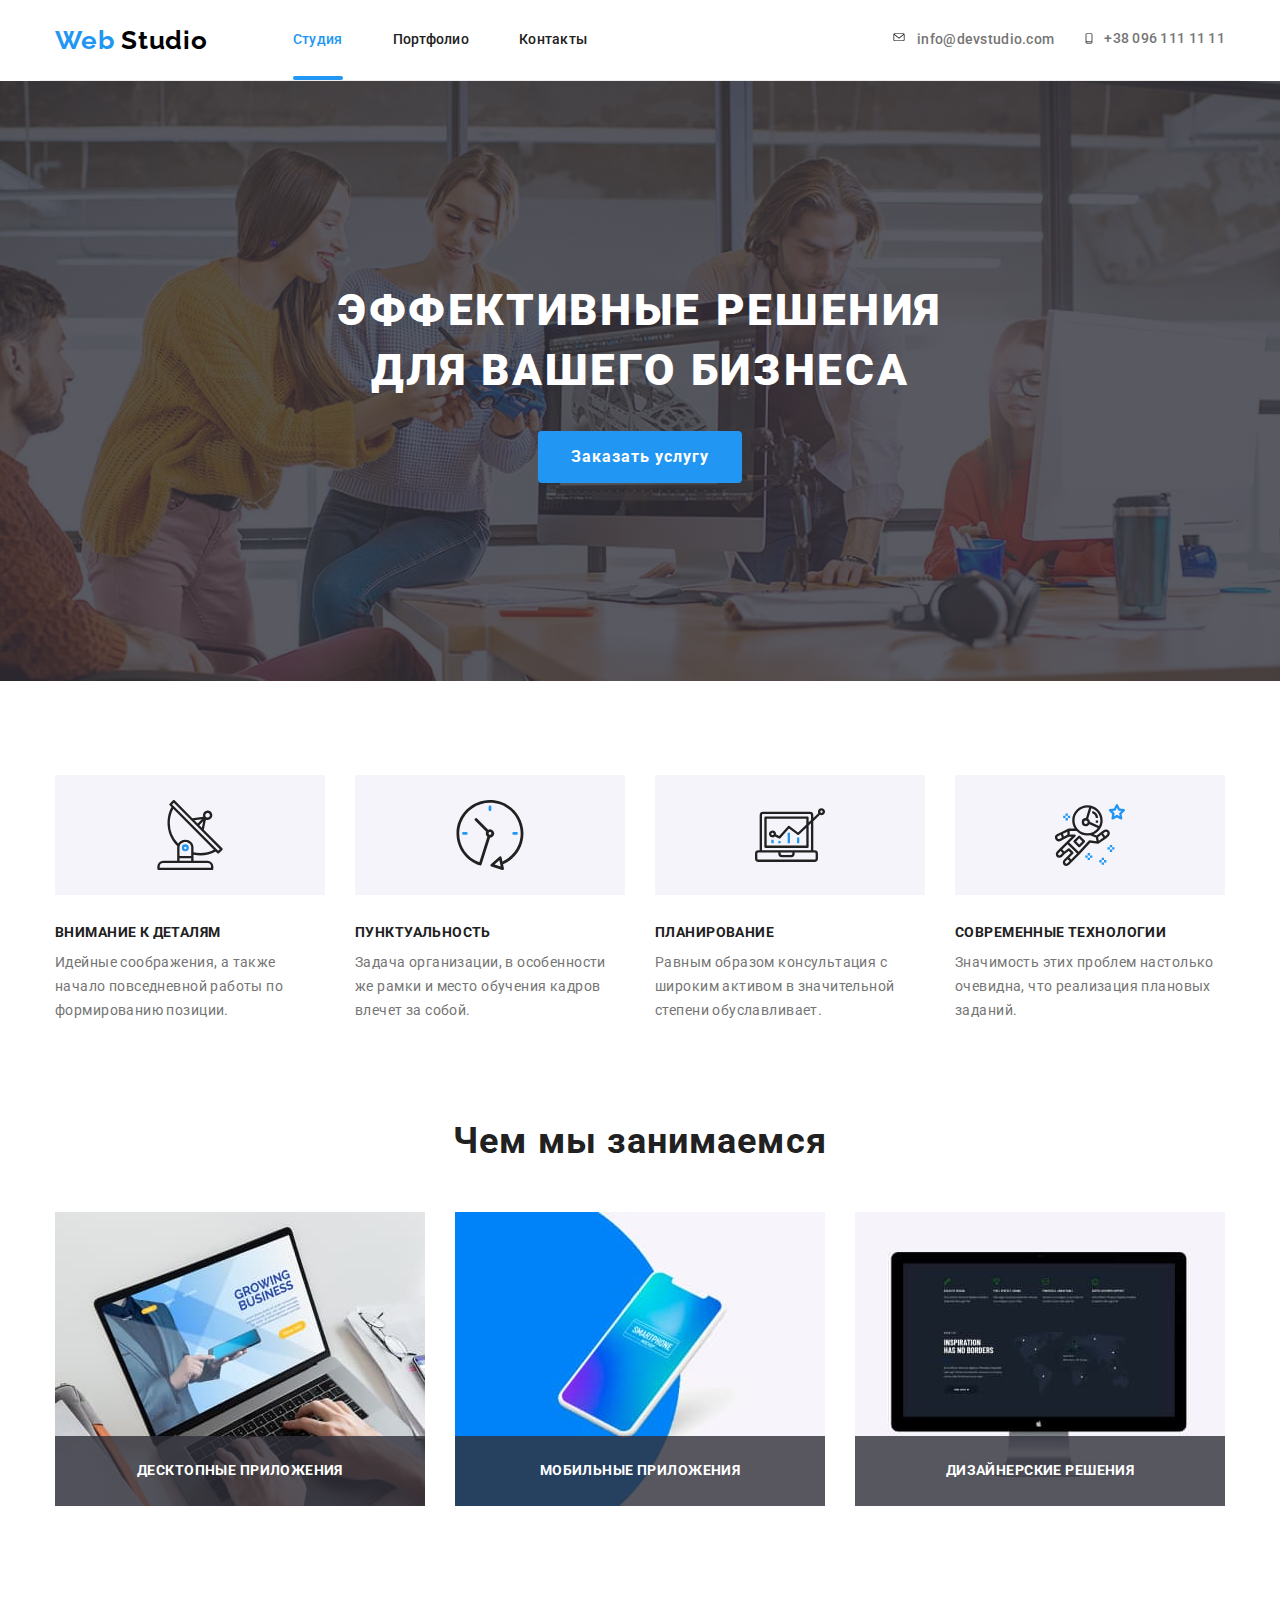
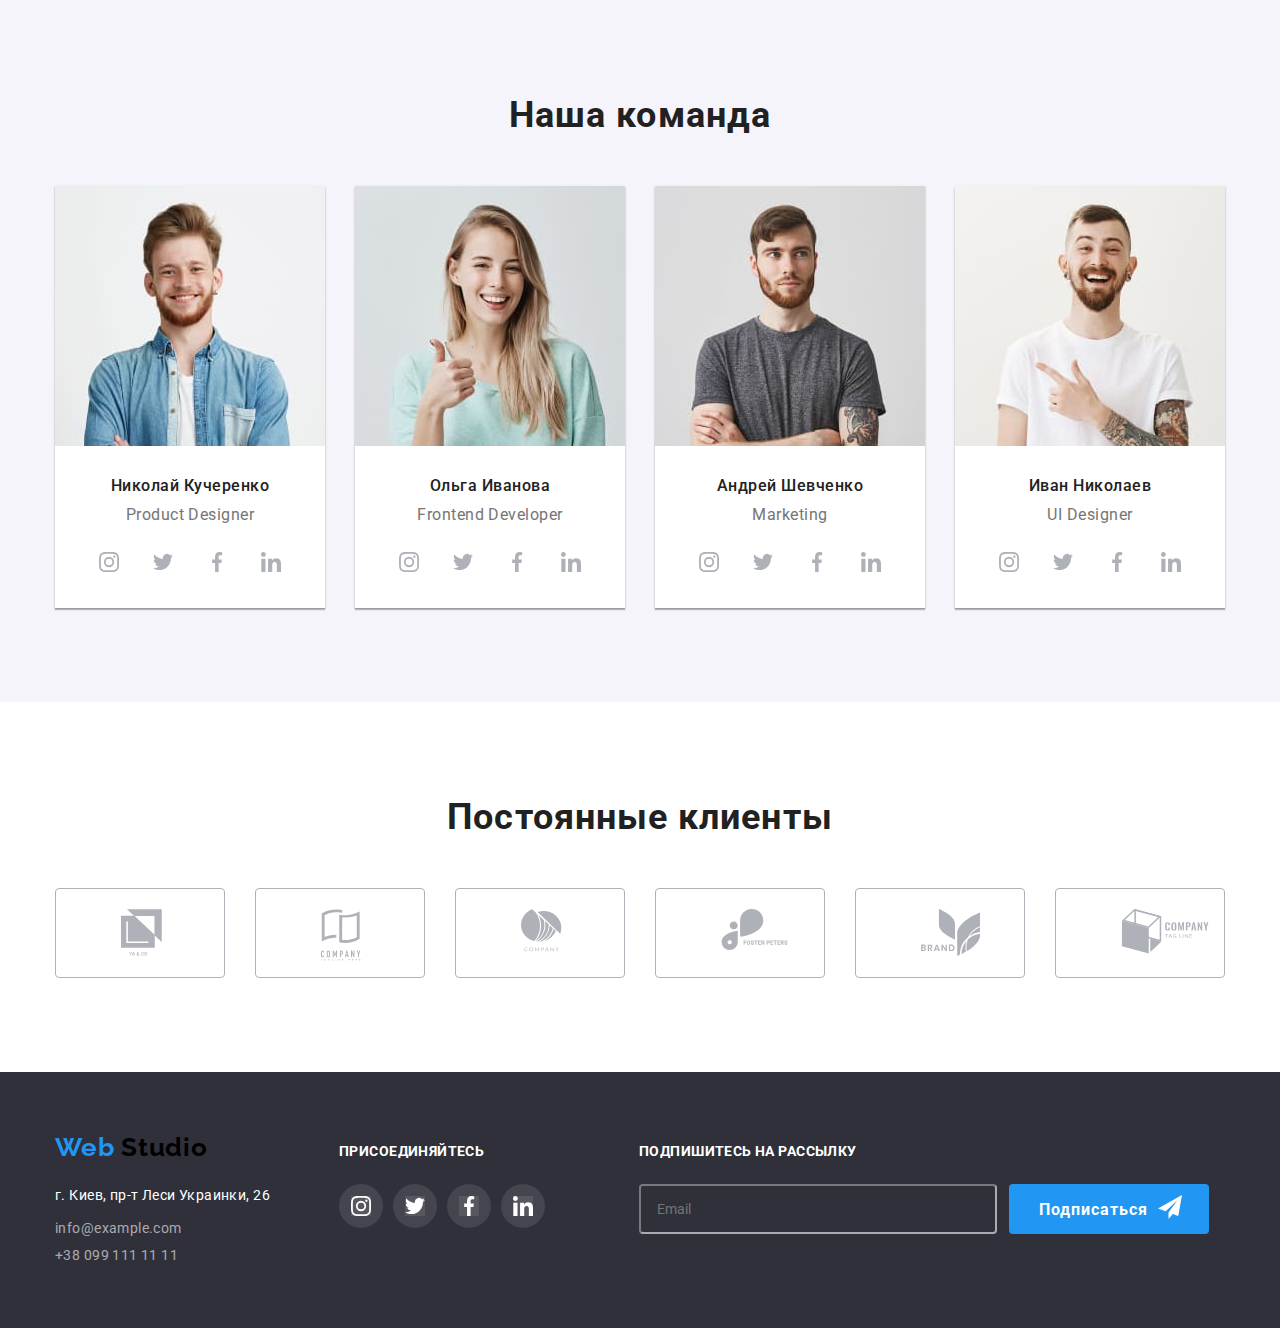
==== index.html @ 1ad536d8 "create" ====
<!DOCTYPE html>
<html lang="ru">
  <head>
    <meta charset="UTF-8" />
    <meta name="viewport" content="width=device-width, initial-scale=1.0" />
    <title>Document</title>
    <link
      href="https://fonts.googleapis.com/css2?family=Raleway:wght@700&family=Roboto:wght@400;500;700;900&display=swap"
      rel="stylesheet"
    />
    <link
      rel="stylesheet"
      href="https://cdnjs.cloudflare.com/ajax/libs/modern-normalize/0.6.0/modern-normalize.min.css"
    />
    <link rel="stylesheet" href="./css/styles.css" />
  </head>
  <body class="page">
    <!--Шапка сайта-->

    <header>
      <div class="main container">
        <nav class="nav">
          <a href="" class="logo"><span class="aktcent">Web</span> Studio</a>
          <ul class="site-nav list">
            <li class="item">
              <a href="" class="link-nav current">Студия</a>
            </li>
            <li class="item">
              <a href="./portfolio.html" class="link-nav">Портфолио</a>
            </li>
            <li class="item">
              <a href="" class="link-nav">Контакты</a>
            </li>
          </ul>
        </nav>
        <ul class="contact list">
          <li class="item">
            <a href="" class="link-contact">
              <svg class="email-icon">
                <use href="./img/sprite.svg#icon-envelope">
                </use>
              </svg>
              info@devstudio.com</a>
          </li>
          <li class="item">
            <a href="" class="link-contact">
              <svg class="smartphone-icon">
                <use href="./img/sprite.svg#icon-smartphone">

                </use>
              </svg>
              +38 096 111 11 11</a>
          </li>
        </ul>
      </div>
    </header>

    <main>
      <!--Наша компания-->
      <section class="company">
        <div class="container company-item">
          <h1 class="company-title container">
            Эффективные решения для вашего бизнеса
          </h1>
          <button class="button" data-open-modal>Заказать услугу</button>
          <!-- <a href="" class="button" data-open-modal>Заказать услугу</a> -->
        </div>
      </section>

      <!--Идейные соображения-->
      <section class="advantage section">
        <div class="container advantage-info">

          <ul class="list advantage-item">
            <li class="advantages">
              <div class="advantages-card">
              <svg class="advantages-icon" width=70px height=70px>
                <use href="./img/sprite.svg#icon-antenna">
                </use>
              </svg>
              </div>
              <h3 class="section-subtitle">Внимание к деталям</h3>
              <p class="advantage-text">
                Идейные соображения, а также начало повседневной работы по
                формированию позиции.
              </p>
            </li>
            <li class="advantages">
              <div class="advantages-card">
                <svg class="advantages-icon" width=70px height=70px>
                  <use href="./img/sprite.svg#icon-clock">
                  </use>
                </svg>
              </div>
              <h3 class="section-subtitle">Пунктуальность</h3>
              <p class="advantage-text">
                Задача организации, в особенности же рамки и место обучения
                кадров влечет за собой.
              </p>
            </li>
            <li class="advantages">
              <div class="advantages-card">
                <svg class="advantages-icon" width=70px height=70px>
                  <use href="./img/sprite.svg#icon-diagram">
                  </use>
                </svg>
              </div>
              <h3 class="section-subtitle">Планирование</h3>
              <p class="advantage-text">
                Равным образом консультация с широким активом в значительной
                степени обуславливает.
              </p>
            </li>
            <li class="advantages">
              <div class="advantages-card">
                <svg class="advantages-icon" width=70px height=70px>
                  <use href="./img/sprite.svg#icon-astronaut">
                  </use>
                </svg>
              </div>
              <h3 class="section-subtitle">Современные технологии</h3>
              <p class="advantage-text">
                Значимость этих проблем настолько очевидна, что реализация
                плановых заданий.
              </p>
            </li>
          </ul>
        </div>
      </section>

      <!--Чем мы занимаемся-->
      <section class="aboutus section">
        <div class="container">
          <h2 class="section-title">Чем мы занимаемся</h2>
          <ul class="list aboutus-item">
            <li class="product">
              <img
                class="product-image"
                src="./img/img5.jpg"
                alt="Ноутбук"
                width="370"
              />
              <p class="list-item-aboutus">Десктопные приложения</p>
            </li>
            <li class="product">
              <img
                class="product-image"
                src="./img/img6.jpg"
                alt="Мобильный телефон"
                width="370"
              />
              <p class="list-item-aboutus">Мобильные приложения</p>
            </li>
            <li class="product">
              <img
                class="product-image"
                src="./img/img7.jpg"
                alt="Монитор"
                width="370"
              />
              <p class="list-item-aboutus">Дизайнерские решения</p>
            </li>
          </ul>
        </div>
      </section>

      <!--Наша команда-->
      <section class="our-team section">
        <div class="container">
          <h2 class="section-title">Наша команда</h2>
          <ul class="list team-person">
            <li class="person-item">
              <img
                class="team-photo"
                src="./img/img8.jpg"
                alt="Фото Николая Кучеренко"
                width="270"
              />
              <h3 class="team-title">Николай Кучеренко</h3>
              <p class="team-text">Product Designer</p>
              <ul class="list social-link">
                <li class="social-link-list ">
                  <a href="" class="icon-social-link" aria-label="Ссылка на Инстаграм">
                    <svg width=20px height=20px>
                      <use href="./img/sprite.svg#icon-insta">
                      </use>
                    </svg>
                  </a>
                </li>
                <li class="social-link-list ">
                  <a href="" class="icon-social-link" aria-label="Ссылка на Твиттер">
                    <svg width=20px height=20px>
                      <use href="./img/sprite.svg#icon-twitt">
                      </use>
                    </svg>
                  </a>
                </li>
                <li class="social-link-list ">
                  <a href="" class="icon-social-link" aria-label="Ссылка на Фейсбук">
                    <svg width=20px height=20px>
                      <use href="./img/sprite.svg#icon-faceb">
                      </use>
                    </svg>
                  </a>
                </li>
                <li class="social-link-list">
                  <a href="" class="icon-social-link" aria-label="Ссылка на Линкедин">
                    <svg width=20px height=20px>
                      <use href="./img/sprite.svg#icon-linkedin">
                      </use>
                    </svg>
                  </a>
                </li>
              </ul>
            </li>
            <li class="person-item">
              <img
                class="team-photo"
                src="./img/img9.jpg"
                alt="Фото Ольги Ивановой"
                width="270"
              />
              <h3 class="team-title">Ольга Иванова</h3>
              <p class="team-text">Frontend Developer</p>
              <ul class="list social-link">
                <li class="social-link-list ">
                  <a href="" class="icon-social-link" aria-label="Ссылка на Инстаграм">
                    <svg width=20px height=20px>
                      <use href="./img/sprite.svg#icon-insta">
                      </use>
                    </svg>
                  </a>
                </li>
                <li class="social-link-list ">
                  <a href="" class="icon-social-link" aria-label="Ссылка на Твиттер">
                    <svg width=20px height=20px>
                      <use href="./img/sprite.svg#icon-twitt">
                      </use>
                    </svg>
                  </a>
                </li>
                <li class="social-link-list ">
                  <a href="" class="icon-social-link" aria-label="Ссылка на Фейсбук">
                    <svg width=20px height=20px>
                      <use href="./img/sprite.svg#icon-faceb">
                      </use>
                    </svg>
                  </a>
                </li>
                <li class="social-link-list">
                  <a href="" class="icon-social-link" aria-label="Ссылка на Линкедин">
                    <svg width=20px height=20px>
                      <use href="./img/sprite.svg#icon-linkedin">
                      </use>
                    </svg>
                  </a>
                </li>
              </ul>
            </li>
            <li class="person-item">
              <img
                class="team-photo"
                src="./img/img10.jpg"
                alt="Фото Андрея Шевченко"
                width="270"
              />
              <h3 class="team-title">Андрей Шевченко</h3>
              <p class="team-text">Marketing</p>
              <ul class="list social-link">
                <li class="social-link-list ">
                  <a href="" class="icon-social-link" aria-label="Ссылка на Инстаграм">
                    <svg width=20px height=20px>
                      <use href="./img/sprite.svg#icon-insta">
                      </use>
                    </svg>
                  </a>
                </li>
                <li class="social-link-list ">
                  <a href="" class="icon-social-link" aria-label="Ссылка на Твиттер">
                    <svg width=20px height=20px>
                      <use href="./img/sprite.svg#icon-twitt">
                      </use>
                    </svg>
                  </a>
                </li>
                <li class="social-link-list ">
                  <a href="" class="icon-social-link" aria-label="Ссылка на Фейсбук">
                    <svg width=20px height=20px>
                      <use href="./img/sprite.svg#icon-faceb">
                      </use>
                    </svg>
                  </a>
                </li>
                <li class="social-link-list">
                  <a href="" class="icon-social-link" aria-label="Ссылка на Линкедин">
                    <svg width=20px height=20px>
                      <use href="./img/sprite.svg#icon-linkedin">
                      </use>
                    </svg>
                  </a>
                </li>
              </ul>
            </li>
            <li class="person-item">
              <img
                class="team-photo"
                src="./img/img11.jpg"
                alt="Фото Ивана Николаева"
                width="270"
              />
              <h3 class="team-title">Иван Николаев</h3>
              <p class="team-text">UI Designer</p>
              <ul class="list social-link">
                <li class="social-link-list ">
                  <a href="" class="icon-social-link" aria-label="Ссылка на Инстаграм">
                    <svg width=20px height=20px>
                      <use href="./img/sprite.svg#icon-insta">
                      </use>
                    </svg>
                  </a>
                </li>
                <li class="social-link-list ">
                  <a href="" class="icon-social-link" aria-label="Ссылка на Твиттер">
                    <svg width=20px height=20px>
                      <use href="./img/sprite.svg#icon-twitt">
                      </use>
                    </svg>
                  </a>
                </li>
                <li class="social-link-list ">
                  <a href="" class="icon-social-link" aria-label="Ссылка на Фейсбук">
                    <svg width=20px height=20px>
                      <use href="./img/sprite.svg#icon-faceb">
                      </use>
                    </svg>
                  </a>
                </li>
                <li class="social-link-list">
                  <a href="" class="icon-social-link" aria-label="Ссылка на Линкедин">
                    <svg width=20px height=20px>
                      <use href="./img/sprite.svg#icon-linkedin">
                      </use>
                    </svg>
                  </a>
                </li>
              </ul>
        </div>
      </section>

      <!--Постоянные клиенты-->
      <section class="customers">
        <div class="container">
          <h2 class="section-title">Постоянные клиенты</h2>
          <ul class="list customers-list">
            <li class="item">
              <a class="button-customers" href=""
                ><svg  width=45px height=50px>
                  <use  href="./img/sprite.svg#icon-logo1"></use>
                </svg>
              </a>
            </li>
            <li class="item">
              <a class="button-customers" href="">
                <svg width=40px height=52px>
                  <use href="./img/sprite.svg#icon-logo2"></use>
                </svg>
              </a>
            </li>
            <li class="item">
              <a class="button-customers" href="">
                <svg width=41px height=43px>
                  <use href="./img/sprite.svg#icon-logo3"></use>
                </svg>
              </a>
            </li>
            <li class="item">
              <a class="button-customers" href="">
                <svg width=80px height=42px>
                  <use href="./img/sprite.svg#icon-logo4"></use>
                </svg>
              </a>
            </li>
            <li class="item">
              <a class="button-customers" href="">
                <svg width=59px height=47px>
                  <use href="./img/sprite.svg#icon-logo5"></use>
                </svg>
              </a>
            </li>
            <li class="item">
              <a class="button-customers" href="">
                <svg width=89px height=45px>
                  <use href="./img/sprite.svg#icon-logo6"></use>
                </svg>
              </a>
            </li>
          </ul>
        </div>
      </section>
    </main>

    <!--Футер-->
    <footer>
      <div class="footer-content container">
        <div class="footer-address">
          <a href="" class="logo"><span class="aktcent">Web</span> Studio</a>
          <address class="address">
            <ul class="list">
              <li class="list-address">г. Киев, пр-т Леси Украинки, 26 </li>
              <li class="list-address"><a href="mailto:info@example.com" class="address-link">info@example.com</a></li>
              <li class="list-address"><a href="tel:+380991111111" class="address-link">+38 099 111 11 11</a></li>
            </ul>
          </address>
        </div>
    
        <div class="subscription">
          <div class="action">
            <b>ПРИСОЕДИНЯЙТЕСЬ</b>
          </div>
          <ul class="list social-link-reverce">
            <li class="social-link-reverce">
              <a href="" class="icon-social-link reverse" aria-label="Ссылка на Инстаграм">
                <svg class="icon-social-item reverse" width=20px height=20px>
                  <use href="./img/sprite.svg#icon-insta">
                  </use>
                </svg>
              </a>
            </li>
            <li class="social-link-reverce">
              <a href="" class="icon-social-link reverse" aria-label="Ссылка на Твиттер">
                <svg class="icon-social-item reverse" width=20px height=20px>
                  <use href="./img/sprite.svg#icon-twitt">
                  </use>
                </svg>
              </a>
            </li>
            <li class="social-link-reverce">
              <a href="" class="icon-social-link reverse" aria-label="Ссылка на Фейсбук">
                <svg class="icon-social-item reverse" width=20px height=20px>
                  <use href="./img/sprite.svg#icon-faceb">
                  </use>
                </svg>
              </a>
            </li>
            <li class="social-link-reverce">
              <a href="" class="icon-social-link reverse" aria-label="Ссылка на Линкедин">
                <svg class="icon-social-item reverse" width=20px height=20px>
                  <use href="./img/sprite.svg#icon-linkedin">
                  </use>
                </svg>
              </a>
            </li>
          </ul>
        </div>

          
            <form class="mailing js-speaker-form">
              <div class="action">
                <b>ПОДПИШИТЕСЬ НА РАССЫЛКУ</b>
              </div>

              <div class="footer-action">
                <label class="form-footer">
                <input type="email" class="input-footer" name="email" id="email" placeholder="Email"/>
                <!-- <span class="email-footer">E-mail</span> -->
                </label>


                <button type="submit" class="button-footer data-open-modal">
                  Подписаться
                  <svg class="icon-send">
                    <use href="./img/sprite.svg#icon-icon-send-1" width=24 px height=24px></use>
                  </svg>
                </button>
                
              </div>
            </form>
           
          
      </div>
    
      <!-- <p class="developed container"> 
        2020 &#10072; Developed by GoIT Students
      </p>-->
    </footer>

    <!-- Модальное окно -->
    <div class="backdrop is-hidden" data-backdrop>
      <div class="modal">
        <button class="close" data-close-modal></button>
        
        <h2 class="modal-title">Оставьте свои данные, мы вам перезвоним</h2>

        <form class="form js-speacker-form">

          <label class="form-field">
            <input type="text" class="form-input" name="name" id="name" placeholder=" "  />
            <span class="form-label">Имя</span>
            <svg class="icon-form">
              <use href="./img/sprite.svg#icon-form-person" width=18px height=18px></use>
            </svg>
          </label>

          <label class="form-field">
            
            <input type="tel" class="form-input" name="tel" id="tel" placeholder=" " />
            <span class="form-label">Телефон</span>
            <svg class="icon-form">
              <use href="./img/sprite.svg#icon-form-phone" width=18px height=18px></use>
            </svg>
          </label>  

          <label class="form-field">
            
            <input type="email" class="form-input" name="email" id="email" placeholder=" "/>
            <span class="form-label">Почта</span>
            <svg class="icon-form">
              <use href="./img/sprite.svg#icon-form-email" width=18px height=18px></use>
            </svg>
          </label>


          <div class="form-field">
            
            <textarea name="comment" class="form-textarea" id="comment" cols="30" rows="10" placeholder=" "></textarea>
            
             <!-- <label for="comment" class="form-label comment">Комментарий</label> --> 
            <label for="comment" class="comment">Комментарий</label>
          </div>
        <!-- </form> -->
          
          <label class="policy">
            <input class="checkbox" type="checkbox" name="policy" id="policy" />
            <span class="icon-chek"></span>
            <span>Соглашаюсь с рассылкой и принимаю 
            <a href="" class="aktcent decoration">Условия договора</a></span>
          </label>

          <button type="submit" class="button submit">Отправить</button>
         
        </form>
      </div>
    </div>
  

    <script src="./css/modal.js"></script>

    <script>
      (() => {
        document
          .querySelector('.js-speaker-form')
          .addEventListener('submit', e => {
            e.preventDefault();

            new FormData(e.currentTarget).forEach((value, name) =>
              console.log(`${name}: ${value}`),
            );

            e.currentTarget.reset();
          });
      })();
    </script>
    

  </body>
</html>
---- css/styles.css ----
:root {
  --primary-text-color: #212121;
  --secondary-text-color: #757575;
  --primary-bg-color: #ffffff;
  --primary-accent-color: #2196f3;
  --timing-function: cubic-bezier(0.4, 0, 0.2, 1);
}
/* цвет основного текста #212121 */
/* вторичный цвет текста #757575 */
/* белый #FFFFFF */
/* акцент #2196F3 */

.page {
  background-color: var(--primary-bg-color);
  color: var(--primary-text-color);
  font-family: Roboto, sans-serif;
  font-weight: 400;
  font-size: 14px;
  line-height: 1.71;
  letter-spacing: 0.03em;
}

.container {
  margin-left: auto;
  margin-right: auto;
  width: 1200px;
  padding-left: 15px;
  padding-right: 15px;

  /* outline: 2px solid tomato; */
}

/* цвет секции для разметки (мне в помощь)*/
/*  
.company {
  background-color: brown;
}
.advantage {
  background-color: chartreuse;
}
.aboutus {
  background-color: darkblue;
}

.customers {
  background-color: gold;
}
*/

/*  */

.company {
  background-image: linear-gradient(
      rgba(47, 48, 58, 0.8),
      rgba(47, 48, 58, 0.8)
    ),
    url(../img/header-img.jpg);

  /* background-image: url(../img/header-img.jpg); */
  /* background: rgba(47, 48, 58, 0.8); */
  background-position: center;
  max-width: 1600px;
  margin-left: auto;
  margin-right: auto;
}

.our-team {
  background-color: #f5f4fa;
}

.person-item {
  background-color: var(--primary-bg-color);
  box-shadow: 0px 2px 1px rgba(0, 0, 0, 0.2), 0px 1px 1px rgba(0, 0, 0, 0.14),
    0px 1px 3px rgba(0, 0, 0, 0.12);
}

.advantage-item {
  display: flex;
}

.advantages {
  width: 270px;
  margin-right: 30px;
}

.advantages:last-child {
  margin-right: 0px;
}

.aboutus-item {
  display: flex;
}

.block {
  padding-top: 25px;
  padding-bottom: 25px;
  padding-left: 100px;
  margin-bottom: 30px;
  background-color: #f5f4fa;
  border-radius: 4px;
}

.advantage-img-item:not(:first-child) {
  margin-left: 30px;
}

. .list-item {
  margin-top: 0;
  margin-bottom: 0;
}

.list .product:not(:first-child) {
  margin-left: 30px;
}

.person-item:not(:first-child) {
  margin-left: 30px;
}

a {
  text-decoration: unset;
}

.logo {
  color: #000000;
  font-family: Raleway, sans-serif;
  letter-spacing: 0.03em;

  font-weight: bold;
  font-size: 26px;
  line-height: 1.19;
}

.aktcent {
  color: var(--primary-accent-color);
}

.list,
.list-product {
  padding: 0;
  margin: 0;
  list-style: none;
}

.team-person {
  display: flex;
}

.site-nav,
.contact {
  font-family: Roboto;

  font-weight: 500;
  font-size: 14px;
  line-height: 1.14;
  letter-spacing: 0.02em;

  /* transition-property: color; 
  transition-duration: 250ms;
  transition-timing-function: cubic-bezier(0.4, 0, 0.2, 1);*/
}

.link-nav {
  color: var(--primary-text-color);
  position: relative;

  /* background-color: indianred; */
  display: block;
  padding-top: 32px;
  padding-bottom: 32px;

  /* transition-property: color; 
  transition-duration: 250ms;
  transition-timing-function: var(--timing-function); или*/

  transition: color 250ms var(--timing-function);
}

/* при ховере появляется бегунок под ссылкой в хедере */

/* .link-nav::after { 
  content: '';
  position: absolute;
  left: 0;
  bottom: 0;

  display: block;
  width: 100%;
  height: 4px;
  border-radius: 2px;
  background-color: var(--primary-accent-color);*/

/* display: none; или*/

/* opacity: 0; */
/* transform: scaleX(0); 
}*/

/* .link-nav:hover::after, 
.link-nav:focus::after {*/
/* display: block; или*/
/* opacity: 1; */
/* transform: scaleX(1); 
}*/

.link-contact {
  color: var(--secondary-text-color);
  display: inline-flex; /*исп для иконок*/
  background-size: contain; /*исп для иконок*/

  transition-property: color;
  transition-duration: 250ms;
  transition-timing-function: var(--timing-function);
}

.email-icon {
  display: block;
  margin-right: 10px;
  width: 16px;
  height: 11px;
  /* fill: var(--secondary-text-color); */
  color: currentColor;

  transition-property: color;
  transition-duration: 250ms;
  transition-timing-function: var(--timing-function);
}

.smartphone-icon {
  margin-right: 10px;
  width: 10px;
  height: 15px;
  /* fill: var(--secondary-text-color); */
  color: currentColor;
}

.contact .item + .item {
  margin-left: 30px;
}

.site-nav.list {
  margin-left: 85px;
}

.site-nav .link-nav:hover,
.site-nav .link-nav:focus {
  color: var(--primary-accent-color);
}

.site-nav .link-nav.current {
  color: var(--primary-accent-color);
}

.link-nav.current::after {
  content: '';
  position: absolute;
  left: 0;
  bottom: 0;

  display: inline-block;
  width: 100%;
  height: 4px;
  border-radius: 2px;
  background-color: var(--primary-accent-color);
}

.link-contact:hover,
.link-contact:focus {
  color: var(--primary-accent-color);
  fill: var(--primary-accent-color);
}

.email-icon:hover,
.smartphone-icon:hover {
  fill: var(--primary-accent-color);
}

.site-nav {
  display: flex;
}

.nav {
  display: flex;
  align-items: center;
}

.contact {
  display: flex;
  margin-left: auto;
}

.main {
  display: flex;
  align-items: center;

  border-bottom: 1px solid #ececec;
}

.site-nav .item:last-child {
  margin-right: 0;
}
.site-nav .item + .item {
  margin-left: 50px;
}

.company {
  text-align: center;
}

/* .container .company-title { 
  width: 696;
}*/

.company-item {
  height: 600px;
  padding-top: 200px;
  padding-bottom: 200px;
}

.company-title {
  color: var(--primary-bg-color);
  margin-top: 0;
  margin-bottom: 30px;

  width: 696px;
  font-family: Roboto;

  font-weight: 900;
  font-size: 44px;
  line-height: 1.36;

  letter-spacing: 0.06em;
  text-transform: uppercase;
}
.section-title {
  color: var(--primary-text-color);
  margin-top: 0;
  margin-bottom: 50px;

  font-weight: 700;
  font-size: 36px;
  line-height: 1.17;
  text-align: center;
  letter-spacing: 0.03em;
}

.section-subtitle {
  color: var(--primary-text-color);

  margin-top: 0;
  margin-bottom: 10px;

  font-weight: 700;
  font-size: 14px;
  line-height: 1.14;
  /* text-align: center; */
  letter-spacing: 0.03em;
  text-transform: uppercase;
}

.advantage-text {
  margin-top: 0;
  margin-bottom: 0;
  font-weight: 400;
  font-size: 14px;
  line-height: 1.71;
  /* or 171% */

  letter-spacing: 0.03em;

  color: var(--secondary-text-color);
}

.advantage {
  margin-top: 0;
  margin-bottom: 0px;
}

.section {
  padding-top: 94px;
  padding-bottom: 94px;
}

.aboutus {
  padding-top: 0px;
}

/*Наша команда */

.team-photo {
  display: block;
  margin-top: 0;
  margin-bottom: 30px;
}

.team-title {
  color: var(--primary-text-color);
  margin-top: 0;
  margin-bottom: 10px;

  font-weight: 500;
  font-size: 16px;
  line-height: 1.19;
  text-align: center;
  letter-spacing: 0.03em;
}

.team-text {
  font-weight: 400;
  font-size: 16px;
  line-height: 1.19;
  text-align: center;
  letter-spacing: 0.03em;
  color: var(--secondary-text-color);

  margin-top: 0;
  margin-bottom: 16px;
}

.button {
  color: var(--primary-bg-color);
  background-color: var(--primary-accent-color);
  font-family: inherit;

  border-radius: 4px;
  min-width: 200px;
  border: 1px solid transparent;

  display: inline-block;
  padding: 10px 32px;

  font-weight: 700;
  font-size: 16px;
  line-height: 1.87;
  text-align: center;
  letter-spacing: 0.06em;
}

.advantage-img-item .advantage {
  font-weight: 400;
  font-size: 14px;
  line-height: 1.71;

  letter-spacing: 0.03em;
}

.advantages-card {
  background-color: #f5f4fa;
  height: 120px;
  width: 270px;
  padding: 25px 100px;
  margin-bottom: 30px;
}

.advantage-info {
  height: 251px;
}

.social-icon {
  display: block;
  background-color: var(--primary-bg-color);
  border-radius: 50%;
  height: 44px;
  width: 44px;
  background-size: 20px;

  background-repeat: no-repeat;
  background-position: center;
}

.test {
  display: block;
  width: 44px;
  height: 44px;
  background-position: center;
  background-color: violet;
}

.icon-social-link:hover,
.icon-social-link:focus {
  background-color: var(--primary-accent-color);
  fill: var(--primary-bg-color);
}

.icon-social-link {
  display: block;
  width: 44px;
  height: 44px;
  padding: 12px;
  border-radius: 50%;
  fill: #afb1b8;

  transition-property: background-color fill;
  transition-duration: 250ms;
  transition-timing-function: var(--timing-function);
}

.list-item-aboutus {
  margin-top: 0;
  margin-bottom: 0;

  position: absolute;
  width: 370px;
  height: 70px;
  bottom: 0px;
  padding-top: 27px;

  font-weight: 700;
  font-size: 14px;
  line-height: 1.14;
  text-align: center;
  letter-spacing: 0.03em;
  text-transform: uppercase;
  color: var(--primary-bg-color);
  background: rgba(47, 48, 58, 0.8);
}

.product {
  position: relative;
}

.product-image {
  display: block;
}

.social-link {
  display: flex;
  align-items: center;
}

.social-link-list {
  margin-right: 10px;
  padding-bottom: 24px;
}

.social-link-list:last-child {
  margin-right: 32;
}

.social-link-list:first-child {
  margin-left: 32px;
}

/* .social-link .social-nav:hover, 
.social-link .social-nav:focus {
  color: var(--primary-accent-color);
}*/

.social-nav {
  display: block;
}

/* Постоянные клиенты */

.customers-list {
  display: flex;
  align-items: center;
  justify-content: space-between;
}

.customers-list .item:first-child {
  height: 90px;
}

.customers-list .item:not(:last-child) {
  margin-right: 30px;
}

.customers-link {
  display: block;
  width: 170px;
  height: 90px;
  /* border: 1px solid purple; */
}

.customers {
  padding-bottom: 94px;
  padding-top: 94px;
}

/* страница портфолио */

.section-portfolio {
  padding-bottom: 94px;
}

.main-portfolio {
  padding-top: 93px;
}

.portfolio-header {
  margin: 0;
  height: 0;
  color: transparent;
}

.nav-portfolio {
  display: flex;
  justify-content: center;
  margin-bottom: 34px;
}

.nav-portfolio .item + .item {
  margin-left: 8px;
}

.portfolio-item {
  display: flex;
  flex-wrap: wrap;
}

.works {
  width: 370px;
  margin-right: 30px;
  margin-bottom: 30px;

  position: relative;

  overflow: hidden;
}

.works:hover {
  box-shadow: 0px 4px 4px rgba(0, 0, 0, 0.25);
}

.works:focus-within {
  outline: none;

  box-shadow: 0px 4px 4px rgba(0, 0, 0, 0.25);
}

.works-list {
  display: block;
}

.works-content {
  padding-left: 24px;
  padding-right: 24px;
  padding-top: 20px;
  padding-bottom: 20px;
  background: #ffffff;
  border-bottom: 1px solid #eeeeee;
  border-left: 1px solid #eeeeee;
  border-right: 1px solid #eeeeee;

  position: relative;
}

.works-image {
  display: block;
  height: 294px;
}

.works:nth-child(3n) {
  margin-right: 0;
}

.works:nth-last-child(-n + 3) {
  margin-bottom: 0;
}

.button-nav {
  color: var(--primary-text-color);
  background-color: #f5f4fa;
  font-family: inherit;
  font-weight: 500;
  font-size: 16px;
  line-height: 1.62;
  text-align: center;
  letter-spacing: 0.03em;

  border-radius: 4px;
  border: 1px solid transparent;
  display: inline-block;
  padding: 10px 32px;

  cursor: pointer;

  transition-property: background-color color;
  transition-duration: 250ms;
  transition-timing-function: cubic-bezier(0.4, 0, 0.2, 1);
}

/* .button-customers { 
  display: block;

  border: 1px solid red;
  border-radius: 4px;
}*/

.button-customers {
  display: block;
  width: 170px;
  height: 90px;
  border: 1px solid #afb1b8;
  border-radius: 4px;
  padding-left: 65px;
  padding-top: 20px;
  fill: #afb1b8;

  transition-property: fill border;
  transition-duration: 250ms;
  transition-timing-function: cubic-bezier(0.4, 0, 0.2, 1);
}

.button-customers:hover,
.button-customers:focus {
  fill: var(--primary-accent-color);
  border: 1px solid var(--primary-accent-color);
}

.list-product .button-nav:hover,
.list-product .button-nav:focus {
  color: var(--primary-bg-color);
  background-color: var(--primary-accent-color);
}

.list-title {
  font-weight: 700;
  font-size: 18px;
  line-height: 2;
  letter-spacing: 0.06em;
  color: var(--primary-text-color);

  margin-top: 0px;
  margin-bottom: 0px;
}

.list-item {
  font-weight: 400;
  font-size: 16px;
  line-height: 1.87;
  color: var(--secondary-text-color);

  margin-top: 4px;
  margin-bottom: 0px;
}

.works-image {
  /* position: relative; */

  color: var(--primary-text-color);
}

.technokryak {
  position: absolute;
  top: 0;
  left: 0;
  /* opacity: 0; */

  margin-bottom: 0;
  margin-top: 0;
  padding: 63px 24px;

  /* display: none; */

  height: 294px;
  width: 370px;

  font-weight: 400;
  font-size: 18px;
  line-height: 1.56;
  color: var(--primary-bg-color);
  background-color: rgba(33, 150, 243, 0.9);

  transition-duration: 250ms;
  transition-timing-function: cubic-bezier(0.4, 0, 0.2, 1);
}

.overlay {
  position: absolute;
  top: 0;
  left: 0;

  opacity: 0;

  transition-property: opacity, transform;
  transition-duration: 250ms;
  transition-timing-function: cubic-bezier(0.4, 0, 0.2, 1);
  transform: translateY(294px);
}

.works:hover .overlay {
  opacity: 1;
  transform: translateY(0px);
}

.works:focus-within .overlay {
  opacity: 1;
  transform: translateY(0px);
}

/* Футер */

footer {
  background-color: #2f303a;
  color: var(--primary-bg-color);
}
.footer-content {
  display: flex;
  align-items: baseline;

  padding-top: 60px;
  padding-bottom: 60px;

  /* border-bottom: 1px solid rgba(255, 255, 255, 0.1); */
}

.footer-address {
  margin-right: 69px;
}

.address {
  margin-top: 20px;

  font-weight: 400;
  font-size: 14px;
  line-height: 1.71;
  font-style: normal;
}

.subscription {
  margin-right: 94px;
}

.action {
  margin-bottom: 20px;
}

.footer-action {
  display: flex;
}

.form-footer {
  position: relative;
  display: flex;
  flex-direction: column;
  margin-right: 12px;
}

.input-footer {
  width: 358px;
  height: 50px;
  padding-top: 15px;
  padding-left: 16px;
  padding-bottom: 15px;
  background-color: inherit;
  border-color: rgba(255, 255, 255, 0.6);
  border-radius: 4px;
}

.email-footer {
  position: absolute;
  top: 0px;
  left: 16px;

  /* transform: translateY(-50%); */
  transform: translateY(15px);
  transition: transform 250ms cubic-bezier(0.4, 0, 0.2, 1);

  /* background-color: tomato; */

  color: rgba(255, 255, 255, 0.6);
}

.form-footer:focus-within > .email-footer {
  transform: translateY(-25px);
  /* transform: translate(-24px, -45px); */
}

.button-footer {
  color: var(--primary-bg-color);
  background-color: var(--primary-accent-color);
  font-family: inherit;

  border-radius: 4px;

  border: 1px solid transparent;

  display: inline-flex;

  font-weight: 700;
  font-size: 16px;
  line-height: 1.87;
  text-align: center;
  letter-spacing: 0.06em;

  width: 200px;
  height: 50px;
  padding-left: 29px;
  padding-top: 10px;
}

.icon-send {
  width: 24px;
  height: 24px;
  margin-left: 10px;
  align-items: center;
}

.address-link {
  color: rgba(255, 255, 255, 0.6);
  display: block;
}

.link-ikon {
  color: rgba(255, 255, 255, 0.6);
}

.developed {
  padding-top: 18px;
  padding-bottom: 21px;
  border-top: 1px solid rgba(255, 255, 255, 0.1);

  font-weight: 400;
  font-size: 12px;
  line-height: 2;
  text-align: center;

  color: rgba(255, 255, 255, 0.4);
}

.social-link-reverce {
  display: flex;
  margin-right: 10px;
  margin-bottom: 0;
}

.social-link-reverce:last-child {
  margin-right: 0px;
}
.list-address:first-child {
  margin-bottom: 9px;
}

.list-address:last-child {
  margin-top: 3px;
}

.reverse {
  fill: var(--primary-bg-color);
  background: rgba(255, 255, 255, 0.1);
  margin-left: 0px;
}

/* модальное окно */

.backdrop {
  opacity: 1;
  position: fixed;
  top: 0;
  left: 0;
  width: 100%;
  height: 100%;
  background-color: rgba(0, 0, 0, 0.2);
}

.backdrop.is-hidden {
  opacity: 0;
  pointer-events: none;
}

.modal {
  position: absolute;
  top: 50%;
  left: 50%;
  transform: translate(-50%, -50%);

  width: 528px;
  height: 581px;
  padding: 40px;

  background-color: var(--primary-bg-color);
}

.modal-title {
  font-weight: 700;
  font-size: 20px;
  line-height: 1.15;
  align-items: center;
  letter-spacing: 0.03em;
  color: var(--primary-text-color);
}

textarea {
  resize: none;
}

.decoration {
  text-decoration: underline;
}

.close {
  position: absolute;
  top: 8px;
  right: 8px;
  /* background-color: var(--primary-bg-color); */
  background-image: url(../img/close.svg);
  background-size: contain;
  display: inline-flex;
  width: 30px;
  height: 30px;
  border-radius: 30px;
  border: none;
  /* border-color: var(--secondary-text-color); */
}

.button-close {
  width: 18px;
  height: 18px;
}

.icon-form {
  position: absolute;
  top: 50%;
  left: 16px;
  transform: translateY(-50%);
  transition: transform 250ms cubic-bezier(0.4, 0, 0.2, 1);
  width: 18px;
  height: 18px;
}

.form-field {
  position: relative;

  margin-bottom: 28px;
  display: flex;
  flex-direction: column;
}

.form-input {
  height: 40px;
  padding: 12px 42px;
}

.form-label {
  position: absolute;
  top: 50%;
  left: 42px;

  transform: translateY(-50%);
  /* transform: translate(-20px, -50px); */
  transition: transform 250ms cubic-bezier(0.4, 0, 0.2, 1);
}

/* олд скул стилизация */
/*  
.form-input:focus + .form-label,
.form-input:not(:placeholder-shown) + .form-label {
  color: var(--primary-accent-color);
  transform: translateY(-45px);
}

.form-input:focus ~ .icon-form {
  fill: var(--primary-accent-color);
  
}
*/

/* модерн стилизация */

.form-field:focus-within {
  color: var(--primary-accent-color);
}

.form-field:focus-within > .icon-form {
  fill: var(--primary-accent-color);
}

.form-field:focus-within > .form-label {
  /* transform: translateY(-45px); */
  transform: translate(-24px, -45px);
}

.form-field:focus-within > .form-input,
.form-field:focus-within > .form-textarea {
  outline: 1px solid var(--primary-accent-color);
}

.form-input:not(:placeholder-shown) + .form-label {
  transform: translateY(-45px);
}

.form-textarea:not(:placeholder-shown) + .comment {
  transform: translateY(-45px);
}

.form-field:focus-within > .comment {
  transform: translateY(-45px);
}

.form-textarea:focus-within > .comment {
  transform: translateY(-24px);
}

/*  */

.form-textarea {
  height: 120px;
  width: 448;
  padding: 12px 16px;
}

.comment {
  position: absolute;
  top: 24px;
  left: 16px;
  transform: translateY(-50%);
  transition: transform 250ms cubic-bezier(0.4, 0, 0.2, 1);
}

.checkbox {
  -webkit-appearance: none;
  -moz-appearance: none;
  appearance: none;

  position: absolute;
}

.policy {
  display: inline-flex;
  align-items: center;
  margin-bottom: 30px;
}

.icon-chek {
  width: 16px;
  height: 15px;
  display: inline-block;
  margin-right: 8px;
  border: 2px solid var(--primary-text-color);
  border-radius: 2px;
  /* fill: #fff; */
}

.checkbox:checked + .icon-chek {
  background-color: var(--primary-accent-color);
  border: 2px solid var(--primary-accent-color);
  background-image: url(../img/check.svg);
  background-size: contain;
  background-origin: border-box;
}

.submit {
  margin: auto;
}

.modal .submit {
  display: flex;
  justify-content: center;
}
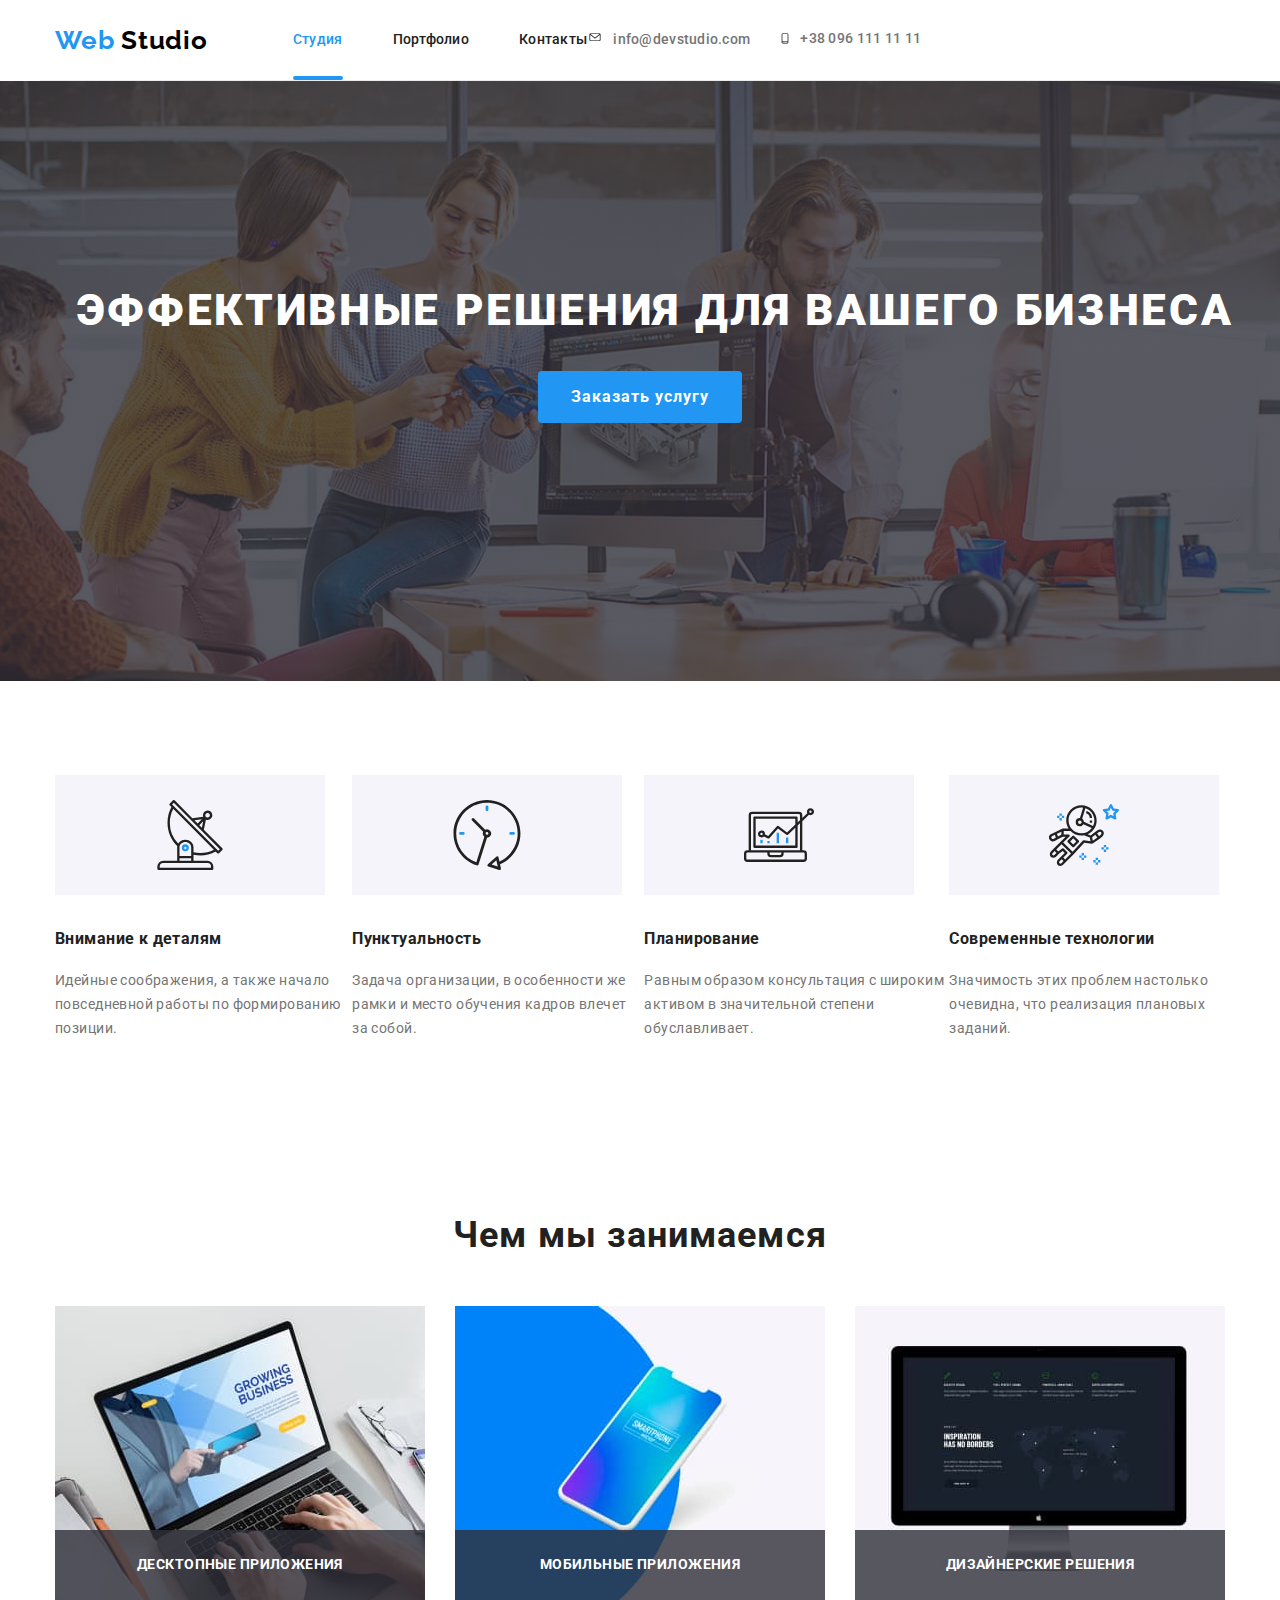
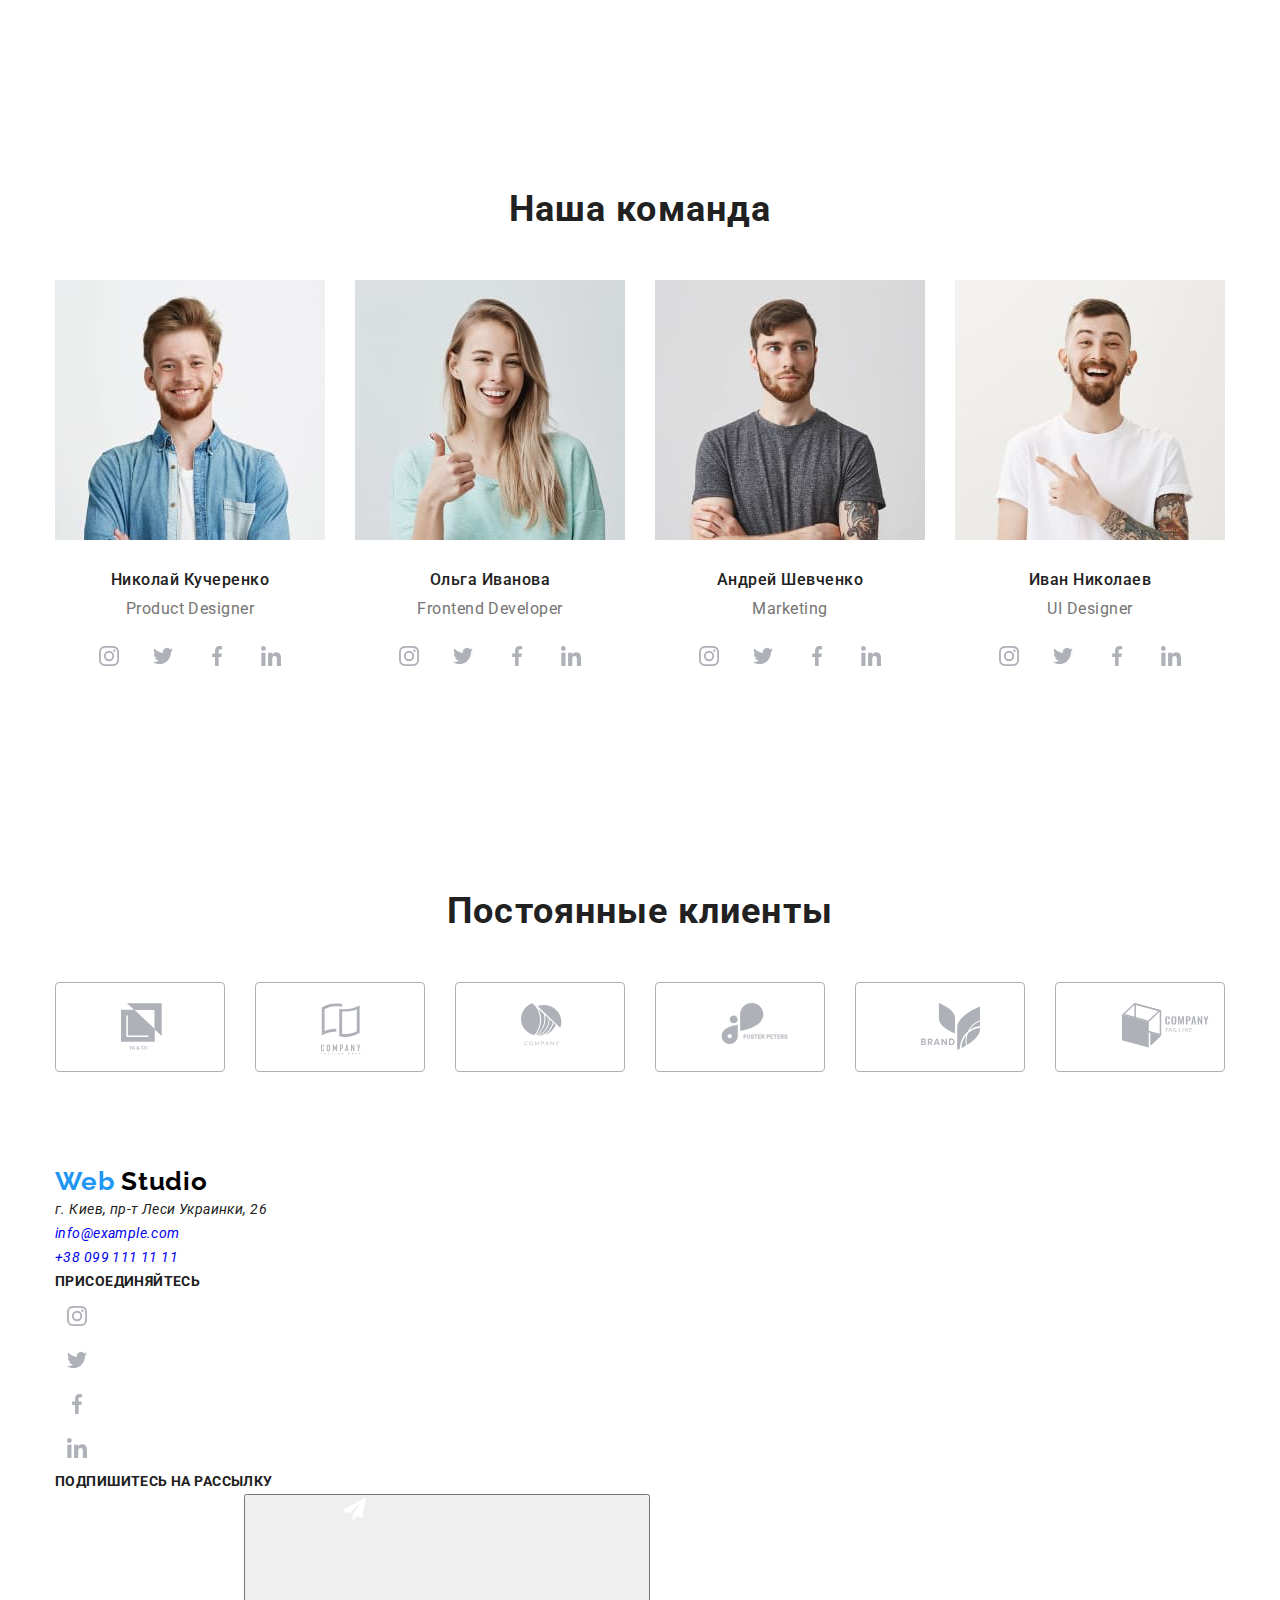
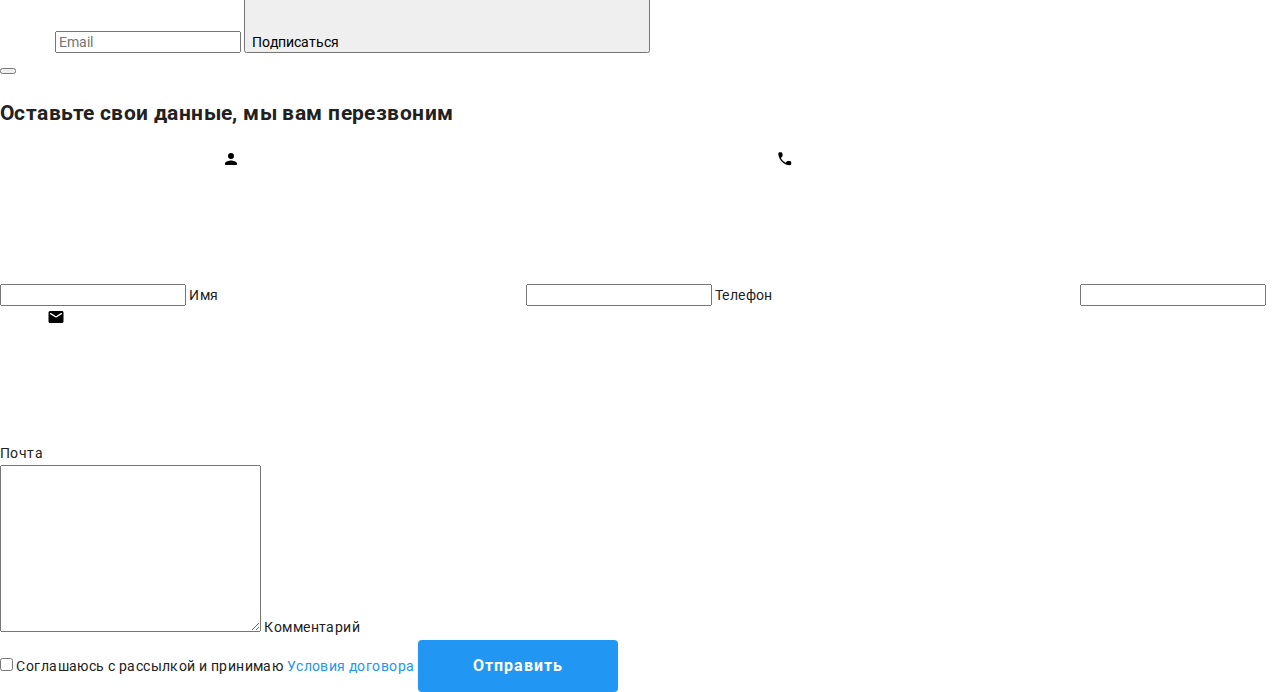
==== commit 8f8b259a: "index" ====
--- a/index.html
+++ b/index.html
@@ -8,11 +8,9 @@
       href="https://fonts.googleapis.com/css2?family=Raleway:wght@700&family=Roboto:wght@400;500;700;900&display=swap"
       rel="stylesheet"
     />
-    <link
-      rel="stylesheet"
-      href="https://cdnjs.cloudflare.com/ajax/libs/modern-normalize/0.6.0/modern-normalize.min.css"
-    />
-    <link rel="stylesheet" href="./css/styles.css" />
+    <link rel="stylesheet" href="./css/main.min.css" />
+    <!-- <link rel="stylesheet" href="https://cdnjs.cloudflare.com/ajax/libs/modern-normalize/0.6.0/modern-normalize.min.css" />  -->
+      <!-- <link rel="stylesheet" href="./styles.css" />   -->
   </head>
   <body class="page">
     <!--Шапка сайта-->
--- a/css/main.min.css
+++ b/css/main.min.css
@@ -0,0 +1,2 @@
+.section{padding-top:94px;padding-bottom:94px}.container,.company{margin-left:auto;margin-right:auto}.advantage,.list-item-aboutus{margin-top:0;margin-bottom:0px}.list{padding:0;margin:0;list-style:none}.section{padding-top:94px;padding-bottom:94px}.container{margin-left:auto;margin-right:auto;width:1200px;padding-left:15px;padding-right:15px}.button{color:#fff;background-color:#2196f3;font-family:inherit;border-radius:4px;min-width:200px;border:1px solid transparent;display:inline-block;padding:10px 32px;font-weight:700;font-size:16px;line-height:1.87;text-align:center;letter-spacing:0.06em}.site-nav,.contact{font-family:Roboto;font-weight:500;font-size:14px;line-height:1.14;letter-spacing:0.02em}.section-title{color:#212121;margin-top:0;margin-bottom:50px;font-weight:700;font-size:36px;line-height:1.17;text-align:center;letter-spacing:0.03em}.advantage-text{margin-top:0;margin-bottom:0;font-weight:400;font-size:14px;line-height:1.71;letter-spacing:0.03em;color:#757575}.team-title{color:#212121;margin-top:0;margin-bottom:10px;font-weight:500;font-size:16px;line-height:1.19;text-align:center;letter-spacing:0.03em}.team-text{font-weight:400;font-size:16px;line-height:1.19;text-align:center;letter-spacing:0.03em;color:#757575;margin-top:0;margin-bottom:16px}.social-icon{display:block;background-color:#fff;border-radius:50%;height:44px;width:44px;background-size:20px;background-repeat:no-repeat;background-position:center}/*! modern-normalize v0.6.0 | MIT License | https://github.com/sindresorhus/modern-normalize */*,*::before,*::after{-webkit-box-sizing:border-box;box-sizing:border-box}:root{-moz-tab-size:4;-o-tab-size:4;tab-size:4}html{line-height:1.15;-webkit-text-size-adjust:100%}body{margin:0}body{font-family:system-ui,-apple-system,"Segoe UI",Roboto,Helvetica,Arial,sans-serif,"Apple Color Emoji","Segoe UI Emoji"}hr{height:0}abbr[title]{-webkit-text-decoration:underline dotted;text-decoration:underline dotted}b,strong{font-weight:bolder}code,kbd,samp,pre{font-family:SFMono-Regular, Consolas, 'Liberation Mono', Menlo, monospace;font-size:1em}small{font-size:80%}sub,sup{font-size:75%;line-height:0;position:relative;vertical-align:baseline}sub{bottom:-0.25em}sup{top:-0.5em}button,input,optgroup,select,textarea{font-family:inherit;font-size:100%;line-height:1.15;margin:0}button,select{text-transform:none}button,[type='button'],[type='reset'],[type='submit']{-webkit-appearance:button}button::-moz-focus-inner,[type='button']::-moz-focus-inner,[type='reset']::-moz-focus-inner,[type='submit']::-moz-focus-inner{border-style:none;padding:0}button:-moz-focusring,[type='button']:-moz-focusring,[type='reset']:-moz-focusring,[type='submit']:-moz-focusring{outline:1px dotted ButtonText}fieldset{padding:0.35em 0.75em 0.625em}legend{padding:0}progress{vertical-align:baseline}[type='number']::-webkit-inner-spin-button,[type='number']::-webkit-outer-spin-button{height:auto}[type='search']{-webkit-appearance:textfield;outline-offset:-2px}[type='search']::-webkit-search-decoration{-webkit-appearance:none}::-webkit-file-upload-button{-webkit-appearance:button;font:inherit}summary{display:list-item}.page{background-color:#fff;color:#212121;font-family:Roboto, sans-serif;font-weight:400;font-size:14px;line-height:1.71;letter-spacing:0.03em}.container{width:1200px;padding-left:15px;padding-right:15px}.company{background-image:-webkit-gradient(linear, left top, left bottom, from(rgba(47,48,58,0.8)), to(rgba(47,48,58,0.8))),url(../img/header-img.jpg);background-image:linear-gradient(rgba(47,48,58,0.8), rgba(47,48,58,0.8)),url(../img/header-img.jpg);background-position:center;max-width:1600px}.company{text-align:center}.company-item{height:600px;padding-top:200px;padding-bottom:200px}.company-title{color:#fff;margin-top:0;margin-bottom:30px;width:696px;font-family:Roboto;font-weight:900;font-size:44px;line-height:1.36;letter-spacing:0.06em;text-transform:uppercase}.section{padding-top:94px;padding-bottom:94px}.container,.company{margin-left:auto;margin-right:auto}.advantage,.list-item-aboutus{margin-top:0;margin-bottom:0px}.list{padding:0;margin:0;list-style:none}.section{padding-top:94px;padding-bottom:94px}.container{margin-left:auto;margin-right:auto;width:1200px;padding-left:15px;padding-right:15px}.button{color:#fff;background-color:#2196f3;font-family:inherit;border-radius:4px;min-width:200px;border:1px solid transparent;display:inline-block;padding:10px 32px;font-weight:700;font-size:16px;line-height:1.87;text-align:center;letter-spacing:0.06em}.site-nav,.contact{font-family:Roboto;font-weight:500;font-size:14px;line-height:1.14;letter-spacing:0.02em}.section-title{color:#212121;margin-top:0;margin-bottom:50px;font-weight:700;font-size:36px;line-height:1.17;text-align:center;letter-spacing:0.03em}.advantage-text{margin-top:0;margin-bottom:0;font-weight:400;font-size:14px;line-height:1.71;letter-spacing:0.03em;color:#757575}.team-title{color:#212121;margin-top:0;margin-bottom:10px;font-weight:500;font-size:16px;line-height:1.19;text-align:center;letter-spacing:0.03em}.team-text{font-weight:400;font-size:16px;line-height:1.19;text-align:center;letter-spacing:0.03em;color:#757575;margin-top:0;margin-bottom:16px}.social-icon{display:block;background-color:#fff;border-radius:50%;height:44px;width:44px;background-size:20px;background-repeat:no-repeat;background-position:center}.main{display:-webkit-box;display:-ms-flexbox;display:flex;-webkit-box-align:center;-ms-flex-align:center;align-items:center;border-bottom:1px solid #ececec}a{text-decoration:unset}.link-nav{color:#212121;position:relative;display:block;padding-top:32px;padding-bottom:32px;-webkit-transition:color 250ms cubic-bezier(0.4, 0, 0.2, 1);transition:color 250ms cubic-bezier(0.4, 0, 0.2, 1)}.link-contact{color:#757575;display:-webkit-inline-box;display:-ms-inline-flexbox;display:inline-flex;background-size:contain;-webkit-transition-property:color;transition-property:color;-webkit-transition-duration:250ms;transition-duration:250ms;-webkit-transition-timing-function:cubic-bezier(0.4, 0, 0.2, 1);transition-timing-function:cubic-bezier(0.4, 0, 0.2, 1)}.link-contact:hover{color:#2196f3;fill:#2196f3}.link-contact:focus{color:#2196f3;fill:#2196f3}.email-icon{display:block;margin-right:10px;width:16px;height:11px;color:currentColor;-webkit-transition-property:color;transition-property:color;-webkit-transition-duration:250ms;transition-duration:250ms;-webkit-transition-timing-function:cubic-bezier(0.4, 0, 0.2, 1);transition-timing-function:cubic-bezier(0.4, 0, 0.2, 1)}.email-icon:hover{fill:#2196f3}.email-icon:focus{fill:#2196f3}.smartphone-icon{margin-right:10px;width:10px;height:15px;color:currentColor}.smartphone-icon:hover{fill:#2196f3}.smartphone-icon:focus{fill:#2196f3}.site-nav{display:-webkit-box;display:-ms-flexbox;display:flex}.site-nav .link-nav:hover{color:#2196f3}.site-nav .link-nav:focus{color:#2196f3}.site-nav .link-nav.current{color:#2196f3}.site-nav .item:last-child{margin-right:0}.site-nav .item+.item{margin-left:50px}.site-nav.list{margin-left:85px}.nav{display:-webkit-box;display:-ms-flexbox;display:flex;-webkit-box-align:center;-ms-flex-align:center;align-items:center}.contact{display:-webkit-box;display:-ms-flexbox;display:flex;margin-left:auto}.contact .item+.item{margin-left:30px}.link-nav.current::after{content:'';position:absolute;left:0;bottom:0;display:inline-block;width:100%;height:4px;border-radius:2px;background-color:#2196f3}.section{padding-top:94px;padding-bottom:94px}.container,.company{margin-left:auto;margin-right:auto}.advantage,.list-item-aboutus{margin-top:0;margin-bottom:0px}.list{padding:0;margin:0;list-style:none}.section{padding-top:94px;padding-bottom:94px}.container{margin-left:auto;margin-right:auto;width:1200px;padding-left:15px;padding-right:15px}.button{color:#fff;background-color:#2196f3;font-family:inherit;border-radius:4px;min-width:200px;border:1px solid transparent;display:inline-block;padding:10px 32px;font-weight:700;font-size:16px;line-height:1.87;text-align:center;letter-spacing:0.06em}.site-nav,.contact{font-family:Roboto;font-weight:500;font-size:14px;line-height:1.14;letter-spacing:0.02em}.section-title{color:#212121;margin-top:0;margin-bottom:50px;font-weight:700;font-size:36px;line-height:1.17;text-align:center;letter-spacing:0.03em}.advantage-text{margin-top:0;margin-bottom:0;font-weight:400;font-size:14px;line-height:1.71;letter-spacing:0.03em;color:#757575}.team-title{color:#212121;margin-top:0;margin-bottom:10px;font-weight:500;font-size:16px;line-height:1.19;text-align:center;letter-spacing:0.03em}.team-text{font-weight:400;font-size:16px;line-height:1.19;text-align:center;letter-spacing:0.03em;color:#757575;margin-top:0;margin-bottom:16px}.social-icon{display:block;background-color:#fff;border-radius:50%;height:44px;width:44px;background-size:20px;background-repeat:no-repeat;background-position:center}.logo{color:#000000;font-family:Raleway, sans-serif;letter-spacing:0.03em;font-weight:bold;font-size:26px;line-height:1.19}.aktcent{color:#2196f3}.section{padding-top:94px;padding-bottom:94px}.container,.company{margin-left:auto;margin-right:auto}.advantage,.list-item-aboutus{margin-top:0;margin-bottom:0px}.list{padding:0;margin:0;list-style:none}.section{padding-top:94px;padding-bottom:94px}.container{margin-left:auto;margin-right:auto;width:1200px;padding-left:15px;padding-right:15px}.button{color:#fff;background-color:#2196f3;font-family:inherit;border-radius:4px;min-width:200px;border:1px solid transparent;display:inline-block;padding:10px 32px;font-weight:700;font-size:16px;line-height:1.87;text-align:center;letter-spacing:0.06em}.site-nav,.contact{font-family:Roboto;font-weight:500;font-size:14px;line-height:1.14;letter-spacing:0.02em}.section-title{color:#212121;margin-top:0;margin-bottom:50px;font-weight:700;font-size:36px;line-height:1.17;text-align:center;letter-spacing:0.03em}.advantage-text{margin-top:0;margin-bottom:0;font-weight:400;font-size:14px;line-height:1.71;letter-spacing:0.03em;color:#757575}.team-title{color:#212121;margin-top:0;margin-bottom:10px;font-weight:500;font-size:16px;line-height:1.19;text-align:center;letter-spacing:0.03em}.team-text{font-weight:400;font-size:16px;line-height:1.19;text-align:center;letter-spacing:0.03em;color:#757575;margin-top:0;margin-bottom:16px}.social-icon{display:block;background-color:#fff;border-radius:50%;height:44px;width:44px;background-size:20px;background-repeat:no-repeat;background-position:center}.advantage-item{display:-webkit-box;display:-ms-flexbox;display:flex}.advantages-card{background-color:#f5f4fa;height:120px;width:270px;padding:25px 100px;margin-bottom:30px}.advantage-info{height:251px}.aboutus-item{display:-webkit-box;display:-ms-flexbox;display:flex}.aboutus{padding-top:0px}.list .product:not(:first-child){margin-left:30px}.list-item-aboutus{position:absolute;width:370px;height:70px;bottom:0px;padding-top:27px;font-weight:700;font-size:14px;line-height:1.14;text-align:center;letter-spacing:0.03em;text-transform:uppercase;color:#fff;background:rgba(47,48,58,0.8)}.product{position:relative}.product-image{display:block}.section{padding-top:94px;padding-bottom:94px}.container,.company{margin-left:auto;margin-right:auto}.advantage,.list-item-aboutus{margin-top:0;margin-bottom:0px}.list{padding:0;margin:0;list-style:none}.section{padding-top:94px;padding-bottom:94px}.container{margin-left:auto;margin-right:auto;width:1200px;padding-left:15px;padding-right:15px}.button{color:#fff;background-color:#2196f3;font-family:inherit;border-radius:4px;min-width:200px;border:1px solid transparent;display:inline-block;padding:10px 32px;font-weight:700;font-size:16px;line-height:1.87;text-align:center;letter-spacing:0.06em}.site-nav,.contact{font-family:Roboto;font-weight:500;font-size:14px;line-height:1.14;letter-spacing:0.02em}.section-title{color:#212121;margin-top:0;margin-bottom:50px;font-weight:700;font-size:36px;line-height:1.17;text-align:center;letter-spacing:0.03em}.advantage-text{margin-top:0;margin-bottom:0;font-weight:400;font-size:14px;line-height:1.71;letter-spacing:0.03em;color:#757575}.team-title{color:#212121;margin-top:0;margin-bottom:10px;font-weight:500;font-size:16px;line-height:1.19;text-align:center;letter-spacing:0.03em}.team-text{font-weight:400;font-size:16px;line-height:1.19;text-align:center;letter-spacing:0.03em;color:#757575;margin-top:0;margin-bottom:16px}.social-icon{display:block;background-color:#fff;border-radius:50%;height:44px;width:44px;background-size:20px;background-repeat:no-repeat;background-position:center}.team-photo{display:block;margin-top:0;margin-bottom:30px}.team-person{display:-webkit-box;display:-ms-flexbox;display:flex}.person-item:not(:first-child){margin-left:30px}.icon-social-link{display:block;width:44px;height:44px;padding:12px;border-radius:50%;fill:#afb1b8;-webkit-transition-property:background-color fill;transition-property:background-color fill;-webkit-transition-duration:250ms;transition-duration:250ms;-webkit-transition-timing-function:cubic-bezier(0.4, 0, 0.2, 1);transition-timing-function:cubic-bezier(0.4, 0, 0.2, 1)}.icon-social-link:hover{background-color:#2196f3;fill:#fff}.icon-social-link:focus{background-color:#2196f3;fill:#fff}.social-link{display:-webkit-box;display:-ms-flexbox;display:flex;-webkit-box-align:center;-ms-flex-align:center;align-items:center}.social-link-list{margin-right:10px;padding-bottom:24px}.social-link-list:last-child{margin-right:32}.social-link-list:first-child{margin-left:32px}.customers-list{display:-webkit-box;display:-ms-flexbox;display:flex;-webkit-box-align:center;-ms-flex-align:center;align-items:center;-webkit-box-pack:justify;-ms-flex-pack:justify;justify-content:space-between}.customers-list .item:not(:last-child){margin-right:30px}.customers-link{display:block;width:170px;height:90px}.customers{padding-bottom:94px;padding-top:94px}.button-customers{display:block;width:170px;height:90px;border:1px solid #afb1b8;border-radius:4px;padding-left:65px;padding-top:20px;fill:#afb1b8;-webkit-transition-property:fill border;transition-property:fill border;-webkit-transition-duration:250ms;transition-duration:250ms;-webkit-transition-timing-function:cubic-bezier(0.4, 0, 0.2, 1);transition-timing-function:cubic-bezier(0.4, 0, 0.2, 1)}.button-customers:hover{fill:#2196f3;border:1px solid #2196f3}.button-customers:focus{fill:#2196f3;border:1px solid #2196f3}
+/*# sourceMappingURL=main.min.css.map */--- a/styles.css
+++ b/styles.css
@@ -0,0 +1,1151 @@
+:root {
+  --primary-text-color: #212121;
+  --secondary-text-color: #757575;
+  --primary-bg-color: #ffffff;
+  --primary-accent-color: #2196f3;
+  --timing-function: cubic-bezier(0.4, 0, 0.2, 1);
+}
+/* цвет основного текста #212121 */
+/* вторичный цвет текста #757575 */
+/* белый #FFFFFF */
+/* акцент #2196F3 */
+
+.page {
+  background-color: var(--primary-bg-color);
+  color: var(--primary-text-color);
+  font-family: Roboto, sans-serif;
+  font-weight: 400;
+  font-size: 14px;
+  line-height: 1.71;
+  letter-spacing: 0.03em;
+}
+
+.container {
+  margin-left: auto;
+  margin-right: auto;
+  width: 1200px;
+  padding-left: 15px;
+  padding-right: 15px;
+
+  /* outline: 2px solid tomato; */
+}
+
+/* цвет секции для разметки (мне в помощь)*/
+/*  
+.company {
+  background-color: brown;
+}
+.advantage {
+  background-color: chartreuse;
+}
+.aboutus {
+  background-color: darkblue;
+}
+
+.customers {
+  background-color: gold;
+}
+*/
+
+/*  */
+
+.company {
+  background-image: linear-gradient(
+      rgba(47, 48, 58, 0.8),
+      rgba(47, 48, 58, 0.8)
+    ),
+    url(../img/header-img.jpg);
+
+  /* background-image: url(../img/header-img.jpg); */
+  /* background: rgba(47, 48, 58, 0.8); */
+  background-position: center;
+  max-width: 1600px;
+  margin-left: auto;
+  margin-right: auto;
+}
+
+.our-team {
+  background-color: #f5f4fa;
+}
+
+.person-item {
+  background-color: var(--primary-bg-color);
+  box-shadow: 0px 2px 1px rgba(0, 0, 0, 0.2), 0px 1px 1px rgba(0, 0, 0, 0.14),
+    0px 1px 3px rgba(0, 0, 0, 0.12);
+}
+
+.advantage-item {
+  display: flex;
+}
+
+.advantages {
+  width: 270px;
+  margin-right: 30px;
+}
+
+.advantages:last-child {
+  margin-right: 0px;
+}
+
+.aboutus-item {
+  display: flex;
+}
+
+.block {
+  padding-top: 25px;
+  padding-bottom: 25px;
+  padding-left: 100px;
+  margin-bottom: 30px;
+  background-color: #f5f4fa;
+  border-radius: 4px;
+}
+
+.advantage-img-item:not(:first-child) {
+  margin-left: 30px;
+}
+
+ .list-item {
+  margin-top: 0;
+  margin-bottom: 0;
+}
+
+.list .product:not(:first-child) {
+  margin-left: 30px;
+}
+
+.person-item:not(:first-child) {
+  margin-left: 30px;
+}
+
+a {
+  text-decoration: unset;
+}
+
+.logo {
+  color: #000000;
+  font-family: Raleway, sans-serif;
+  letter-spacing: 0.03em;
+
+  font-weight: bold;
+  font-size: 26px;
+  line-height: 1.19;
+}
+
+.aktcent {
+  color: var(--primary-accent-color);
+}
+
+.list,
+.list-product {
+  padding: 0;
+  margin: 0;
+  list-style: none;
+}
+
+.team-person {
+  display: flex;
+}
+
+.site-nav,
+.contact {
+  font-family: Roboto;
+
+  font-weight: 500;
+  font-size: 14px;
+  line-height: 1.14;
+  letter-spacing: 0.02em;
+
+  /* transition-property: color; 
+  transition-duration: 250ms;
+  transition-timing-function: cubic-bezier(0.4, 0, 0.2, 1);*/
+}
+
+.link-nav {
+  color: var(--primary-text-color);
+  position: relative;
+
+  /* background-color: indianred; */
+  display: block;
+  padding-top: 32px;
+  padding-bottom: 32px;
+
+  /* transition-property: color; 
+  transition-duration: 250ms;
+  transition-timing-function: var(--timing-function); или*/
+
+  transition: color 250ms var(--timing-function);
+}
+
+/* при ховере появляется бегунок под ссылкой в хедере */
+
+/* .link-nav::after { 
+  content: '';
+  position: absolute;
+  left: 0;
+  bottom: 0;
+
+  display: block;
+  width: 100%;
+  height: 4px;
+  border-radius: 2px;
+  background-color: var(--primary-accent-color);*/
+
+/* display: none; или*/
+
+/* opacity: 0; */
+/* transform: scaleX(0); 
+}*/
+
+/* .link-nav:hover::after, 
+.link-nav:focus::after {*/
+/* display: block; или*/
+/* opacity: 1; */
+/* transform: scaleX(1); 
+}*/
+
+.link-contact {
+  color: var(--secondary-text-color);
+  display: inline-flex; /*исп для иконок*/
+  background-size: contain; /*исп для иконок*/
+
+  transition-property: color;
+  transition-duration: 250ms;
+  transition-timing-function: var(--timing-function);
+}
+
+.email-icon {
+  display: block;
+  margin-right: 10px;
+  width: 16px;
+  height: 11px;
+  /* fill: var(--secondary-text-color); */
+  color: currentColor;
+
+  transition-property: color;
+  transition-duration: 250ms;
+  transition-timing-function: var(--timing-function);
+}
+
+.smartphone-icon {
+  margin-right: 10px;
+  width: 10px;
+  height: 15px;
+  /* fill: var(--secondary-text-color); */
+  color: currentColor;
+}
+
+.contact .item + .item {
+  margin-left: 30px;
+}
+
+.site-nav.list {
+  margin-left: 85px;
+}
+
+.site-nav .link-nav:hover,
+.site-nav .link-nav:focus {
+  color: var(--primary-accent-color);
+}
+
+.site-nav .link-nav.current {
+  color: var(--primary-accent-color);
+}
+
+.link-nav.current::after {
+  content: '';
+  position: absolute;
+  left: 0;
+  bottom: 0;
+
+  display: inline-block;
+  width: 100%;
+  height: 4px;
+  border-radius: 2px;
+  background-color: var(--primary-accent-color);
+}
+
+.link-contact:hover,
+.link-contact:focus {
+  color: var(--primary-accent-color);
+  fill: var(--primary-accent-color);
+}
+
+.email-icon:hover,
+.smartphone-icon:hover {
+  fill: var(--primary-accent-color);
+}
+
+.site-nav {
+  display: flex;
+}
+
+.nav {
+  display: flex;
+  align-items: center;
+}
+
+.contact {
+  display: flex;
+  margin-left: auto;
+}
+
+.main {
+  display: flex;
+  align-items: center;
+
+  border-bottom: 1px solid #ececec;
+}
+
+.site-nav .item:last-child {
+  margin-right: 0;
+}
+.site-nav .item + .item {
+  margin-left: 50px;
+}
+
+.company {
+  text-align: center;
+}
+
+/* .container .company-title { 
+  width: 696;
+}*/
+
+.company-item {
+  height: 600px;
+  padding-top: 200px;
+  padding-bottom: 200px;
+}
+
+.company-title {
+  color: var(--primary-bg-color);
+  margin-top: 0;
+  margin-bottom: 30px;
+
+  width: 696px;
+  font-family: Roboto;
+
+  font-weight: 900;
+  font-size: 44px;
+  line-height: 1.36;
+
+  letter-spacing: 0.06em;
+  text-transform: uppercase;
+}
+.section-title {
+  color: var(--primary-text-color);
+  margin-top: 0;
+  margin-bottom: 50px;
+
+  font-weight: 700;
+  font-size: 36px;
+  line-height: 1.17;
+  text-align: center;
+  letter-spacing: 0.03em;
+}
+
+.section-subtitle {
+  color: var(--primary-text-color);
+
+  margin-top: 0;
+  margin-bottom: 10px;
+
+  font-weight: 700;
+  font-size: 14px;
+  line-height: 1.14;
+  /* text-align: center; */
+  letter-spacing: 0.03em;
+  text-transform: uppercase;
+}
+
+.advantage-text {
+  margin-top: 0;
+  margin-bottom: 0;
+  font-weight: 400;
+  font-size: 14px;
+  line-height: 1.71;
+  /* or 171% */
+
+  letter-spacing: 0.03em;
+
+  color: var(--secondary-text-color);
+}
+
+.advantage {
+  margin-top: 0;
+  margin-bottom: 0px;
+}
+
+.section {
+  padding-top: 94px;
+  padding-bottom: 94px;
+}
+
+.aboutus {
+  padding-top: 0px;
+}
+
+/*Наша команда */
+
+.team-photo {
+  display: block;
+  margin-top: 0;
+  margin-bottom: 30px;
+}
+
+.team-title {
+  color: var(--primary-text-color);
+  margin-top: 0;
+  margin-bottom: 10px;
+
+  font-weight: 500;
+  font-size: 16px;
+  line-height: 1.19;
+  text-align: center;
+  letter-spacing: 0.03em;
+}
+
+.team-text {
+  font-weight: 400;
+  font-size: 16px;
+  line-height: 1.19;
+  text-align: center;
+  letter-spacing: 0.03em;
+  color: var(--secondary-text-color);
+
+  margin-top: 0;
+  margin-bottom: 16px;
+}
+
+.button {
+  color: var(--primary-bg-color);
+  background-color: var(--primary-accent-color);
+  font-family: inherit;
+
+  border-radius: 4px;
+  min-width: 200px;
+  border: 1px solid transparent;
+
+  display: inline-block;
+  padding: 10px 32px;
+
+  font-weight: 700;
+  font-size: 16px;
+  line-height: 1.87;
+  text-align: center;
+  letter-spacing: 0.06em;
+}
+
+.advantage-img-item .advantage {
+  font-weight: 400;
+  font-size: 14px;
+  line-height: 1.71;
+
+  letter-spacing: 0.03em;
+}
+
+.advantages-card {
+  background-color: #f5f4fa;
+  height: 120px;
+  width: 270px;
+  padding: 25px 100px;
+  margin-bottom: 30px;
+}
+
+.advantage-info {
+  height: 251px;
+}
+
+.social-icon {
+  display: block;
+  background-color: var(--primary-bg-color);
+  border-radius: 50%;
+  height: 44px;
+  width: 44px;
+  background-size: 20px;
+
+  background-repeat: no-repeat;
+  background-position: center;
+}
+
+.test {
+  display: block;
+  width: 44px;
+  height: 44px;
+  background-position: center;
+  background-color: violet;
+}
+
+.icon-social-link:hover,
+.icon-social-link:focus {
+  background-color: var(--primary-accent-color);
+  fill: var(--primary-bg-color);
+}
+
+.icon-social-link {
+  display: block;
+  width: 44px;
+  height: 44px;
+  padding: 12px;
+  border-radius: 50%;
+  fill: #afb1b8;
+
+  transition-property: background-color fill;
+  transition-duration: 250ms;
+  transition-timing-function: var(--timing-function);
+}
+
+.list-item-aboutus {
+  margin-top: 0;
+  margin-bottom: 0;
+
+  position: absolute;
+  width: 370px;
+  height: 70px;
+  bottom: 0px;
+  padding-top: 27px;
+
+  font-weight: 700;
+  font-size: 14px;
+  line-height: 1.14;
+  text-align: center;
+  letter-spacing: 0.03em;
+  text-transform: uppercase;
+  color: var(--primary-bg-color);
+  background: rgba(47, 48, 58, 0.8);
+}
+
+.product {
+  position: relative;
+}
+
+.product-image {
+  display: block;
+}
+
+.social-link {
+  display: flex;
+  align-items: center;
+}
+
+.social-link-list {
+  margin-right: 10px;
+  padding-bottom: 24px;
+}
+
+.social-link-list:last-child {
+  margin-right: 32;
+}
+
+.social-link-list:first-child {
+  margin-left: 32px;
+}
+
+/* .social-link .social-nav:hover, 
+.social-link .social-nav:focus {
+  color: var(--primary-accent-color);
+}*/
+
+.social-nav {
+  display: block;
+}
+
+/* Постоянные клиенты */
+
+.customers-list {
+  display: flex;
+  align-items: center;
+  justify-content: space-between;
+}
+
+.customers-list .item:first-child {
+  height: 90px;
+}
+
+.customers-list .item:not(:last-child) {
+  margin-right: 30px;
+}
+
+.customers-link {
+  display: block;
+  width: 170px;
+  height: 90px;
+  /* border: 1px solid purple; */
+}
+
+.customers {
+  padding-bottom: 94px;
+  padding-top: 94px;
+}
+
+/* страница портфолио */
+
+.section-portfolio {
+  padding-bottom: 94px;
+}
+
+.main-portfolio {
+  padding-top: 93px;
+}
+
+.portfolio-header {
+  margin: 0;
+  height: 0;
+  color: transparent;
+}
+
+.nav-portfolio {
+  display: flex;
+  justify-content: center;
+  margin-bottom: 34px;
+}
+
+.nav-portfolio .item + .item {
+  margin-left: 8px;
+}
+
+.portfolio-item {
+  display: flex;
+  flex-wrap: wrap;
+}
+
+.works {
+  width: 370px;
+  margin-right: 30px;
+  margin-bottom: 30px;
+
+  position: relative;
+
+  overflow: hidden;
+}
+
+.works:hover {
+  box-shadow: 0px 4px 4px rgba(0, 0, 0, 0.25);
+}
+
+.works:focus-within {
+  outline: none;
+
+  box-shadow: 0px 4px 4px rgba(0, 0, 0, 0.25);
+}
+
+.works-list {
+  display: block;
+}
+
+.works-content {
+  padding-left: 24px;
+  padding-right: 24px;
+  padding-top: 20px;
+  padding-bottom: 20px;
+  background: #ffffff;
+  border-bottom: 1px solid #eeeeee;
+  border-left: 1px solid #eeeeee;
+  border-right: 1px solid #eeeeee;
+
+  position: relative;
+}
+
+.works-image {
+  display: block;
+  height: 294px;
+}
+
+.works:nth-child(3n) {
+  margin-right: 0;
+}
+
+.works:nth-last-child(-n + 3) {
+  margin-bottom: 0;
+}
+
+.button-nav {
+  color: var(--primary-text-color);
+  background-color: #f5f4fa;
+  font-family: inherit;
+  font-weight: 500;
+  font-size: 16px;
+  line-height: 1.62;
+  text-align: center;
+  letter-spacing: 0.03em;
+
+  border-radius: 4px;
+  border: 1px solid transparent;
+  display: inline-block;
+  padding: 10px 32px;
+
+  cursor: pointer;
+
+  transition-property: background-color color;
+  transition-duration: 250ms;
+  transition-timing-function: cubic-bezier(0.4, 0, 0.2, 1);
+}
+
+/* .button-customers { 
+  display: block;
+
+  border: 1px solid red;
+  border-radius: 4px;
+}*/
+
+.button-customers {
+  display: block;
+  width: 170px;
+  height: 90px;
+  border: 1px solid #afb1b8;
+  border-radius: 4px;
+  padding-left: 65px;
+  padding-top: 20px;
+  fill: #afb1b8;
+
+  transition-property: fill border;
+  transition-duration: 250ms;
+  transition-timing-function: cubic-bezier(0.4, 0, 0.2, 1);
+}
+
+.button-customers:hover,
+.button-customers:focus {
+  fill: var(--primary-accent-color);
+  border: 1px solid var(--primary-accent-color);
+}
+
+.list-product .button-nav:hover,
+.list-product .button-nav:focus {
+  color: var(--primary-bg-color);
+  background-color: var(--primary-accent-color);
+}
+
+.list-title {
+  font-weight: 700;
+  font-size: 18px;
+  line-height: 2;
+  letter-spacing: 0.06em;
+  color: var(--primary-text-color);
+
+  margin-top: 0px;
+  margin-bottom: 0px;
+}
+
+.list-item {
+  font-weight: 400;
+  font-size: 16px;
+  line-height: 1.87;
+  color: var(--secondary-text-color);
+
+  margin-top: 4px;
+  margin-bottom: 0px;
+}
+
+.works-image {
+  /* position: relative; */
+
+  color: var(--primary-text-color);
+}
+
+.technokryak {
+  position: absolute;
+  top: 0;
+  left: 0;
+  /* opacity: 0; */
+
+  margin-bottom: 0;
+  margin-top: 0;
+  padding: 63px 24px;
+
+  /* display: none; */
+
+  height: 294px;
+  width: 370px;
+
+  font-weight: 400;
+  font-size: 18px;
+  line-height: 1.56;
+  color: var(--primary-bg-color);
+  background-color: rgba(33, 150, 243, 0.9);
+
+  transition-duration: 250ms;
+  transition-timing-function: cubic-bezier(0.4, 0, 0.2, 1);
+}
+
+.overlay {
+  position: absolute;
+  top: 0;
+  left: 0;
+
+  opacity: 0;
+
+  transition-property: opacity, transform;
+  transition-duration: 250ms;
+  transition-timing-function: cubic-bezier(0.4, 0, 0.2, 1);
+  transform: translateY(294px);
+}
+
+.works:hover .overlay {
+  opacity: 1;
+  transform: translateY(0px);
+}
+
+.works:focus-within .overlay {
+  opacity: 1;
+  transform: translateY(0px);
+}
+
+/* Футер */
+
+footer {
+  background-color: #2f303a;
+  color: var(--primary-bg-color);
+}
+.footer-content {
+  display: flex;
+  align-items: baseline;
+
+  padding-top: 60px;
+  padding-bottom: 60px;
+
+  /* border-bottom: 1px solid rgba(255, 255, 255, 0.1); */
+}
+
+.footer-address {
+  margin-right: 69px;
+}
+
+.address {
+  margin-top: 20px;
+
+  font-weight: 400;
+  font-size: 14px;
+  line-height: 1.71;
+  font-style: normal;
+}
+
+.subscription {
+  margin-right: 94px;
+}
+
+.action {
+  margin-bottom: 20px;
+}
+
+.footer-action {
+  display: flex;
+}
+
+.form-footer {
+  position: relative;
+  display: flex;
+  flex-direction: column;
+  margin-right: 12px;
+}
+
+.input-footer {
+  width: 358px;
+  height: 50px;
+  padding-top: 15px;
+  padding-left: 16px;
+  padding-bottom: 15px;
+  background-color: inherit;
+  border-color: rgba(255, 255, 255, 0.6);
+  border-radius: 4px;
+}
+
+.email-footer {
+  position: absolute;
+  top: 0px;
+  left: 16px;
+
+  /* transform: translateY(-50%); */
+  transform: translateY(15px);
+  transition: transform 250ms cubic-bezier(0.4, 0, 0.2, 1);
+
+  /* background-color: tomato; */
+
+  color: rgba(255, 255, 255, 0.6);
+}
+
+.form-footer:focus-within > .email-footer {
+  transform: translateY(-25px);
+  /* transform: translate(-24px, -45px); */
+}
+
+.button-footer {
+  color: var(--primary-bg-color);
+  background-color: var(--primary-accent-color);
+  font-family: inherit;
+
+  border-radius: 4px;
+
+  border: 1px solid transparent;
+
+  display: inline-flex;
+
+  font-weight: 700;
+  font-size: 16px;
+  line-height: 1.87;
+  text-align: center;
+  letter-spacing: 0.06em;
+
+  width: 200px;
+  height: 50px;
+  padding-left: 29px;
+  padding-top: 10px;
+}
+
+.icon-send {
+  width: 24px;
+  height: 24px;
+  margin-left: 10px;
+  align-items: center;
+}
+
+.address-link {
+  color: rgba(255, 255, 255, 0.6);
+  display: block;
+}
+
+.link-ikon {
+  color: rgba(255, 255, 255, 0.6);
+}
+
+.developed {
+  padding-top: 18px;
+  padding-bottom: 21px;
+  border-top: 1px solid rgba(255, 255, 255, 0.1);
+
+  font-weight: 400;
+  font-size: 12px;
+  line-height: 2;
+  text-align: center;
+
+  color: rgba(255, 255, 255, 0.4);
+}
+
+.social-link-reverce {
+  display: flex;
+  margin-right: 10px;
+  margin-bottom: 0;
+}
+
+.social-link-reverce:last-child {
+  margin-right: 0px;
+}
+.list-address:first-child {
+  margin-bottom: 9px;
+}
+
+.list-address:last-child {
+  margin-top: 3px;
+}
+
+.reverse {
+  fill: var(--primary-bg-color);
+  background: rgba(255, 255, 255, 0.1);
+  margin-left: 0px;
+}
+
+/* модальное окно */
+
+.backdrop {
+  opacity: 1;
+  position: fixed;
+  top: 0;
+  left: 0;
+  width: 100%;
+  height: 100%;
+  background-color: rgba(0, 0, 0, 0.2);
+}
+
+.backdrop.is-hidden {
+  opacity: 0;
+  pointer-events: none;
+}
+
+.modal {
+  position: absolute;
+  top: 50%;
+  left: 50%;
+  transform: translate(-50%, -50%);
+
+  width: 528px;
+  height: 581px;
+  padding: 40px;
+
+  background-color: var(--primary-bg-color);
+}
+
+.modal-title {
+  font-weight: 700;
+  font-size: 20px;
+  line-height: 1.15;
+  align-items: center;
+  letter-spacing: 0.03em;
+  color: var(--primary-text-color);
+}
+
+textarea {
+  resize: none;
+}
+
+.decoration {
+  text-decoration: underline;
+}
+
+.close {
+  position: absolute;
+  top: 8px;
+  right: 8px;
+  /* background-color: var(--primary-bg-color); */
+  background-image: url(../img/close.svg);
+  background-size: contain;
+  display: inline-flex;
+  width: 30px;
+  height: 30px;
+  border-radius: 30px;
+  border: none;
+  /* border-color: var(--secondary-text-color); */
+}
+
+.button-close {
+  width: 18px;
+  height: 18px;
+}
+
+.icon-form {
+  position: absolute;
+  top: 50%;
+  left: 16px;
+  transform: translateY(-50%);
+  transition: transform 250ms cubic-bezier(0.4, 0, 0.2, 1);
+  width: 18px;
+  height: 18px;
+}
+
+.form-field {
+  position: relative;
+
+  margin-bottom: 28px;
+  display: flex;
+  flex-direction: column;
+}
+
+.form-input {
+  height: 40px;
+  padding: 12px 42px;
+}
+
+.form-label {
+  position: absolute;
+  top: 50%;
+  left: 42px;
+
+  transform: translateY(-50%);
+  /* transform: translate(-20px, -50px); */
+  transition: transform 250ms cubic-bezier(0.4, 0, 0.2, 1);
+}
+
+/* олд скул стилизация */
+/*  
+.form-input:focus + .form-label,
+.form-input:not(:placeholder-shown) + .form-label {
+  color: var(--primary-accent-color);
+  transform: translateY(-45px);
+}
+
+.form-input:focus ~ .icon-form {
+  fill: var(--primary-accent-color);
+  
+}
+*/
+
+/* модерн стилизация */
+
+.form-field:focus-within {
+  color: var(--primary-accent-color);
+}
+
+.form-field:focus-within > .icon-form {
+  fill: var(--primary-accent-color);
+}
+
+.form-field:focus-within > .form-label {
+  /* transform: translateY(-45px); */
+  transform: translate(-24px, -45px);
+}
+
+.form-field:focus-within > .form-input,
+.form-field:focus-within > .form-textarea {
+  outline: 1px solid var(--primary-accent-color);
+}
+
+.form-input:not(:placeholder-shown) + .form-label {
+  transform: translateY(-45px);
+}
+
+.form-textarea:not(:placeholder-shown) + .comment {
+  transform: translateY(-45px);
+}
+
+.form-field:focus-within > .comment {
+  transform: translateY(-45px);
+}
+
+.form-textarea:focus-within > .comment {
+  transform: translateY(-24px);
+}
+
+/*  */
+
+.form-textarea {
+  height: 120px;
+  width: 448;
+  padding: 12px 16px;
+}
+
+.comment {
+  position: absolute;
+  top: 24px;
+  left: 16px;
+  transform: translateY(-50%);
+  transition: transform 250ms cubic-bezier(0.4, 0, 0.2, 1);
+}
+
+.checkbox {
+  -webkit-appearance: none;
+  -moz-appearance: none;
+  appearance: none;
+
+  position: absolute;
+}
+
+.policy {
+  display: inline-flex;
+  align-items: center;
+  margin-bottom: 30px;
+}
+
+.icon-chek {
+  width: 16px;
+  height: 15px;
+  display: inline-block;
+  margin-right: 8px;
+  border: 2px solid var(--primary-text-color);
+  border-radius: 2px;
+  /* fill: #fff; */
+}
+
+.checkbox:checked + .icon-chek {
+  background-color: var(--primary-accent-color);
+  border: 2px solid var(--primary-accent-color);
+  background-image: url(../img/check.svg);
+  background-size: contain;
+  background-origin: border-box;
+}
+
+.submit {
+  margin: auto;
+}
+
+.modal .submit {
+  display: flex;
+  justify-content: center;
+}
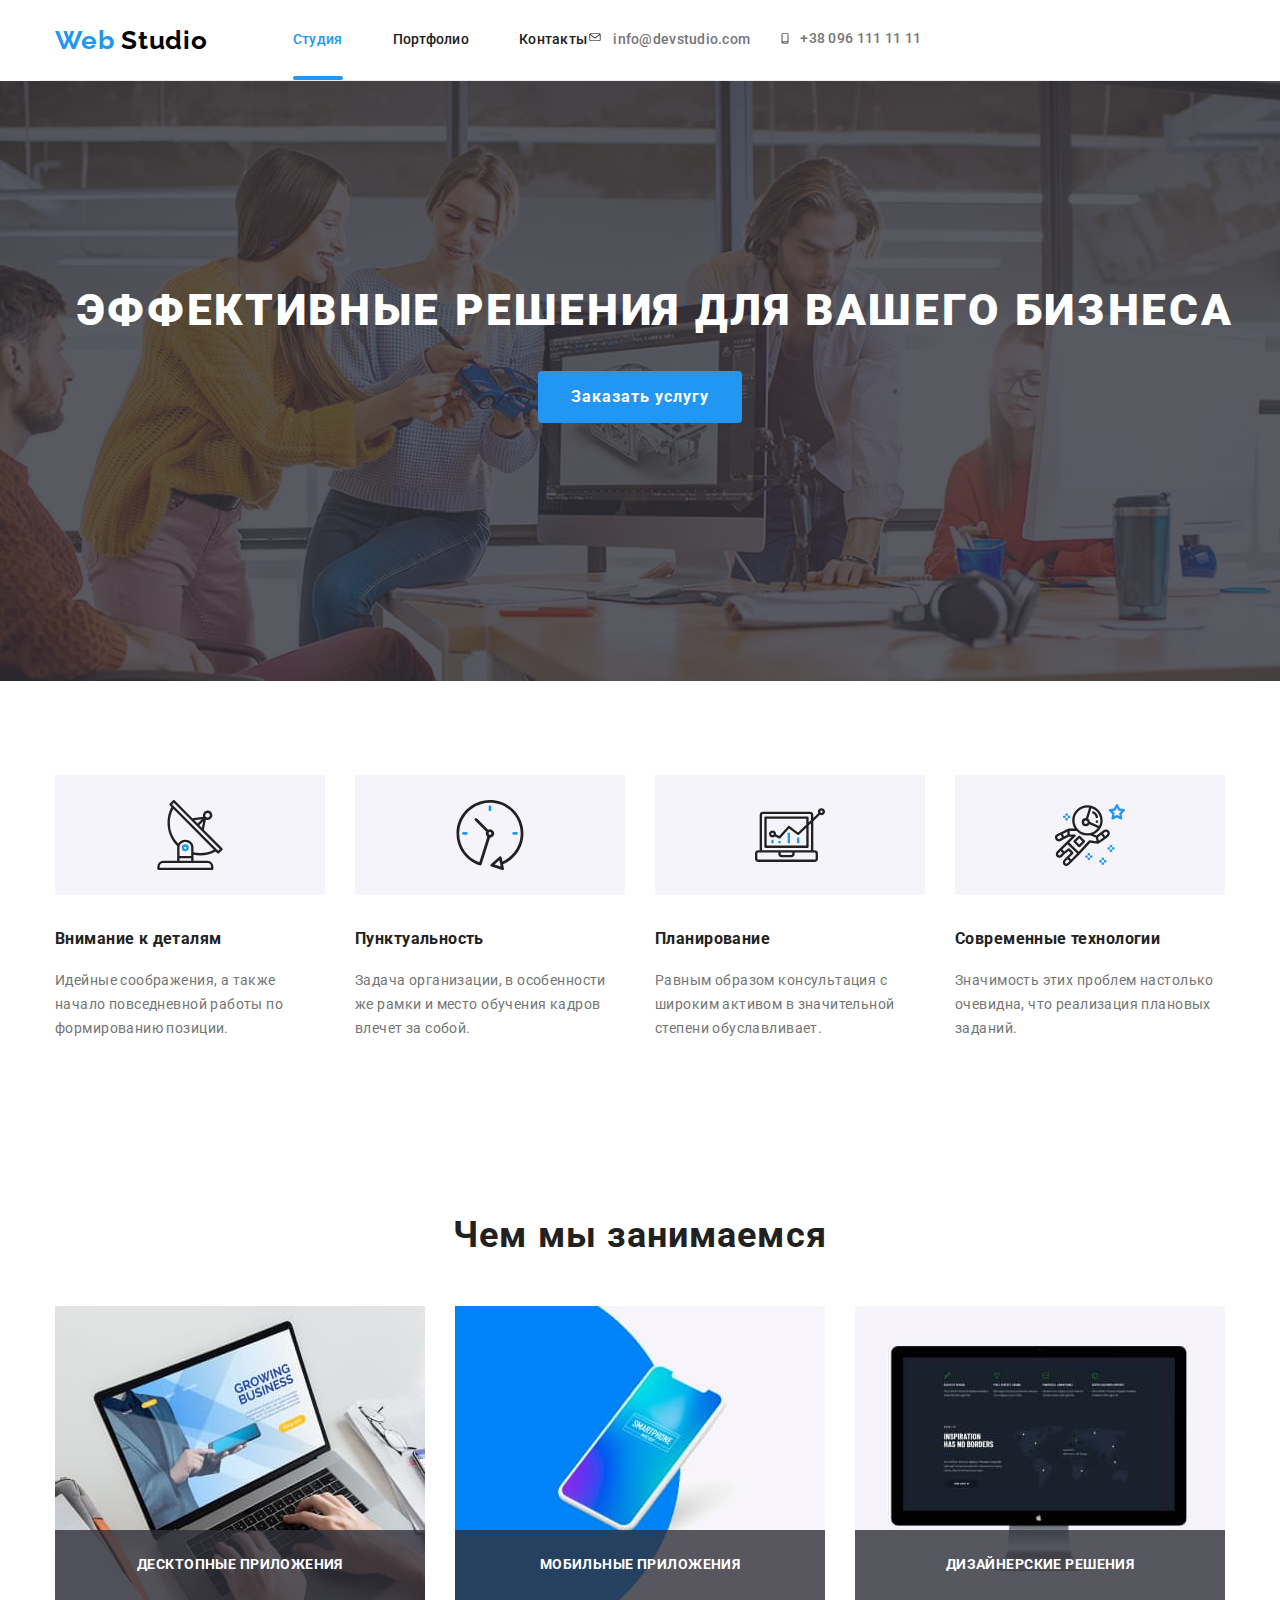
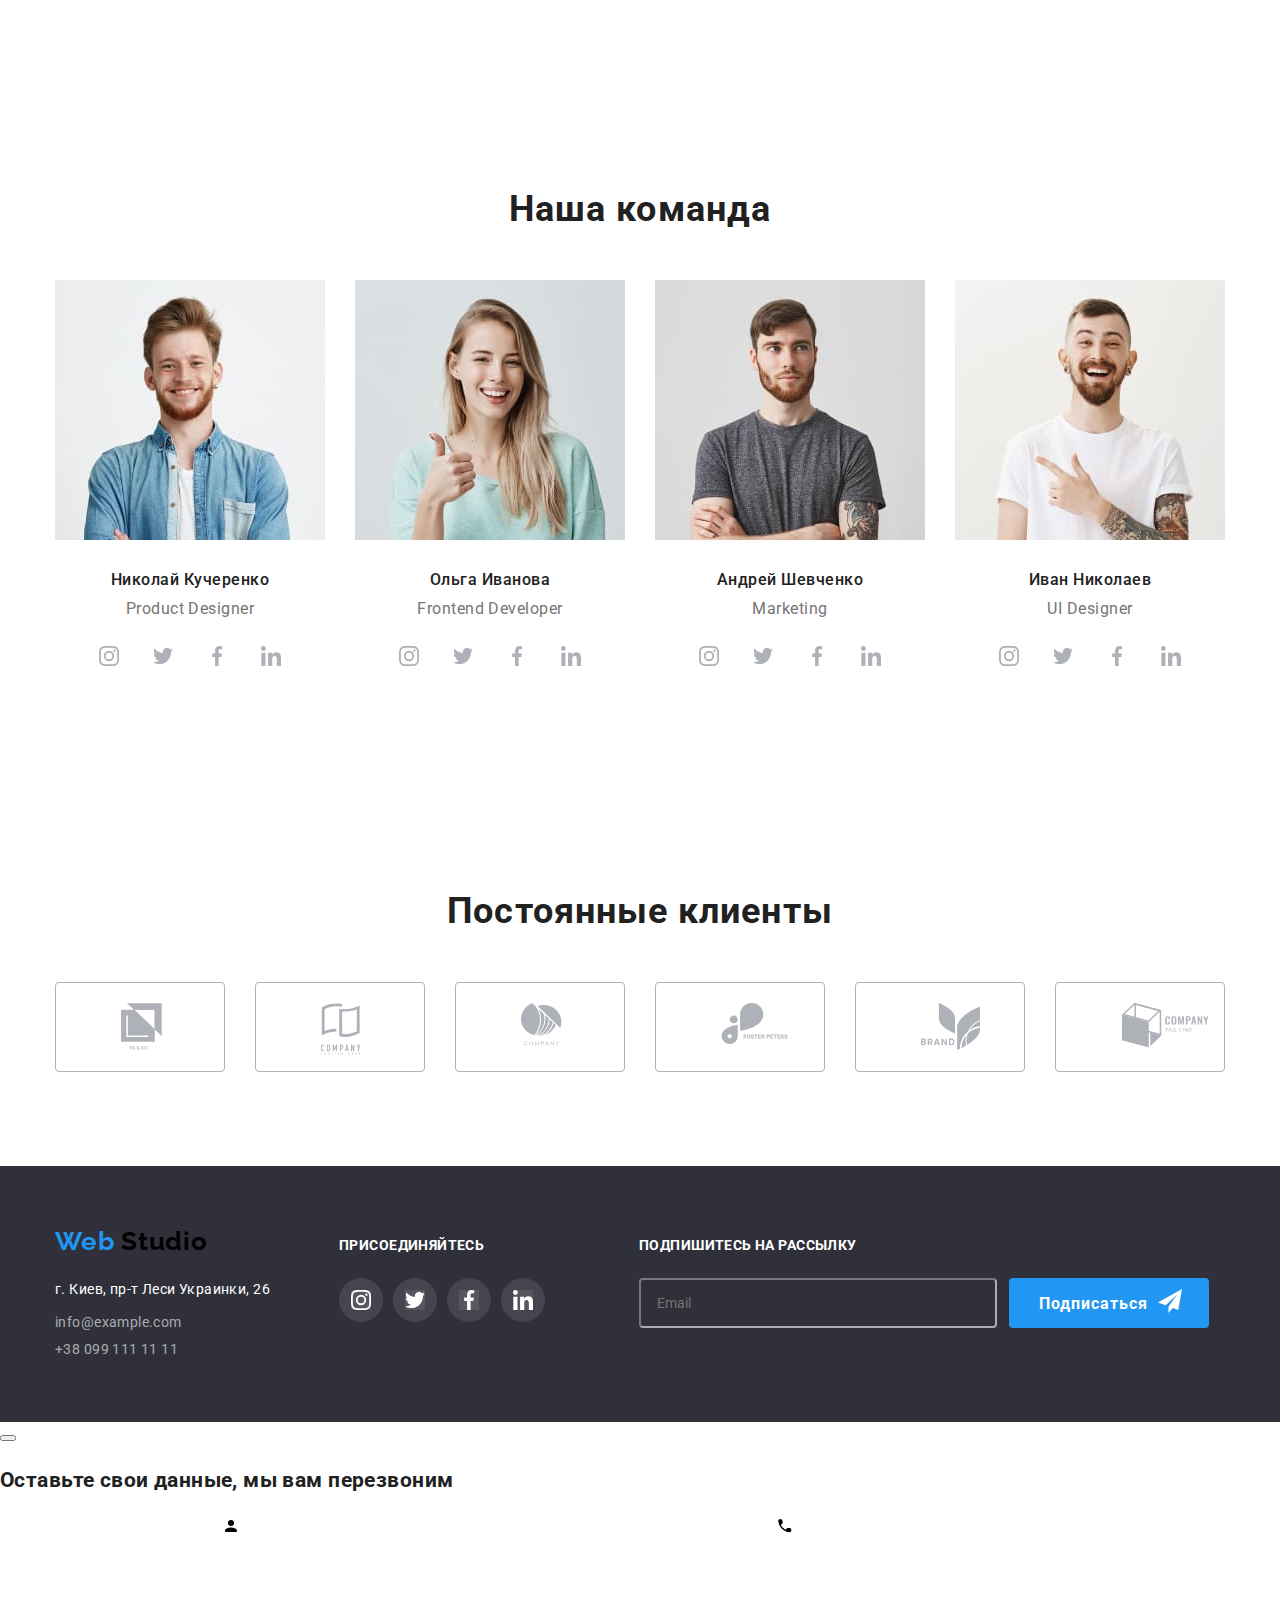
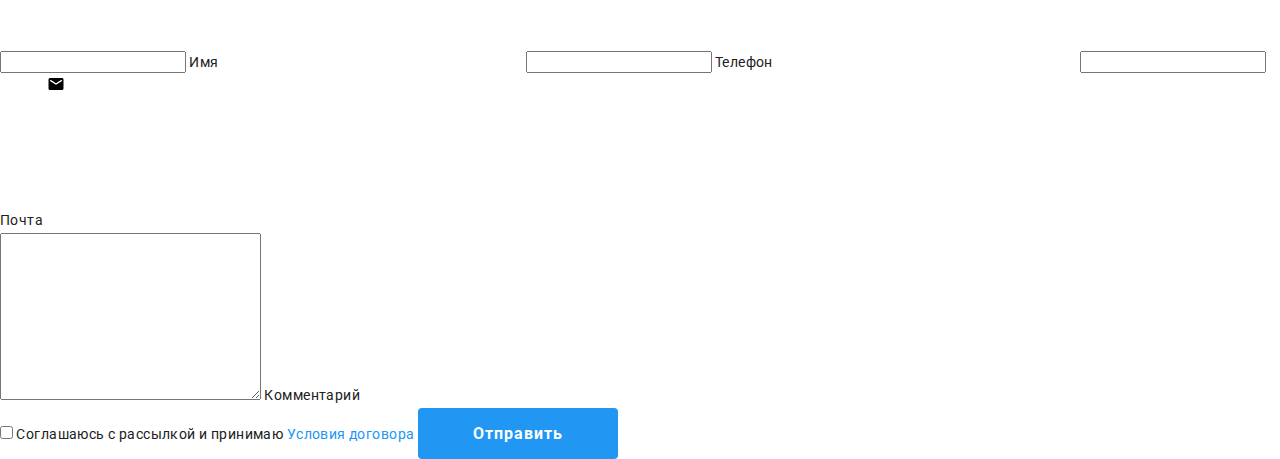
==== commit c34edf27: "modal" ====
--- a/index.html
+++ b/index.html
@@ -541,7 +541,7 @@
     </div>
   
 
-    <script src="./css/modal.js"></script>
+    <script src="./modal.js"></script>
 
     <script>
       (() => {
--- a/css/main.min.css
+++ b/css/main.min.css
@@ -1,2 +1,2 @@
-.section{padding-top:94px;padding-bottom:94px}.container,.company{margin-left:auto;margin-right:auto}.advantage,.list-item-aboutus{margin-top:0;margin-bottom:0px}.list{padding:0;margin:0;list-style:none}.section{padding-top:94px;padding-bottom:94px}.container{margin-left:auto;margin-right:auto;width:1200px;padding-left:15px;padding-right:15px}.button{color:#fff;background-color:#2196f3;font-family:inherit;border-radius:4px;min-width:200px;border:1px solid transparent;display:inline-block;padding:10px 32px;font-weight:700;font-size:16px;line-height:1.87;text-align:center;letter-spacing:0.06em}.site-nav,.contact{font-family:Roboto;font-weight:500;font-size:14px;line-height:1.14;letter-spacing:0.02em}.section-title{color:#212121;margin-top:0;margin-bottom:50px;font-weight:700;font-size:36px;line-height:1.17;text-align:center;letter-spacing:0.03em}.advantage-text{margin-top:0;margin-bottom:0;font-weight:400;font-size:14px;line-height:1.71;letter-spacing:0.03em;color:#757575}.team-title{color:#212121;margin-top:0;margin-bottom:10px;font-weight:500;font-size:16px;line-height:1.19;text-align:center;letter-spacing:0.03em}.team-text{font-weight:400;font-size:16px;line-height:1.19;text-align:center;letter-spacing:0.03em;color:#757575;margin-top:0;margin-bottom:16px}.social-icon{display:block;background-color:#fff;border-radius:50%;height:44px;width:44px;background-size:20px;background-repeat:no-repeat;background-position:center}/*! modern-normalize v0.6.0 | MIT License | https://github.com/sindresorhus/modern-normalize */*,*::before,*::after{-webkit-box-sizing:border-box;box-sizing:border-box}:root{-moz-tab-size:4;-o-tab-size:4;tab-size:4}html{line-height:1.15;-webkit-text-size-adjust:100%}body{margin:0}body{font-family:system-ui,-apple-system,"Segoe UI",Roboto,Helvetica,Arial,sans-serif,"Apple Color Emoji","Segoe UI Emoji"}hr{height:0}abbr[title]{-webkit-text-decoration:underline dotted;text-decoration:underline dotted}b,strong{font-weight:bolder}code,kbd,samp,pre{font-family:SFMono-Regular, Consolas, 'Liberation Mono', Menlo, monospace;font-size:1em}small{font-size:80%}sub,sup{font-size:75%;line-height:0;position:relative;vertical-align:baseline}sub{bottom:-0.25em}sup{top:-0.5em}button,input,optgroup,select,textarea{font-family:inherit;font-size:100%;line-height:1.15;margin:0}button,select{text-transform:none}button,[type='button'],[type='reset'],[type='submit']{-webkit-appearance:button}button::-moz-focus-inner,[type='button']::-moz-focus-inner,[type='reset']::-moz-focus-inner,[type='submit']::-moz-focus-inner{border-style:none;padding:0}button:-moz-focusring,[type='button']:-moz-focusring,[type='reset']:-moz-focusring,[type='submit']:-moz-focusring{outline:1px dotted ButtonText}fieldset{padding:0.35em 0.75em 0.625em}legend{padding:0}progress{vertical-align:baseline}[type='number']::-webkit-inner-spin-button,[type='number']::-webkit-outer-spin-button{height:auto}[type='search']{-webkit-appearance:textfield;outline-offset:-2px}[type='search']::-webkit-search-decoration{-webkit-appearance:none}::-webkit-file-upload-button{-webkit-appearance:button;font:inherit}summary{display:list-item}.page{background-color:#fff;color:#212121;font-family:Roboto, sans-serif;font-weight:400;font-size:14px;line-height:1.71;letter-spacing:0.03em}.container{width:1200px;padding-left:15px;padding-right:15px}.company{background-image:-webkit-gradient(linear, left top, left bottom, from(rgba(47,48,58,0.8)), to(rgba(47,48,58,0.8))),url(../img/header-img.jpg);background-image:linear-gradient(rgba(47,48,58,0.8), rgba(47,48,58,0.8)),url(../img/header-img.jpg);background-position:center;max-width:1600px}.company{text-align:center}.company-item{height:600px;padding-top:200px;padding-bottom:200px}.company-title{color:#fff;margin-top:0;margin-bottom:30px;width:696px;font-family:Roboto;font-weight:900;font-size:44px;line-height:1.36;letter-spacing:0.06em;text-transform:uppercase}.section{padding-top:94px;padding-bottom:94px}.container,.company{margin-left:auto;margin-right:auto}.advantage,.list-item-aboutus{margin-top:0;margin-bottom:0px}.list{padding:0;margin:0;list-style:none}.section{padding-top:94px;padding-bottom:94px}.container{margin-left:auto;margin-right:auto;width:1200px;padding-left:15px;padding-right:15px}.button{color:#fff;background-color:#2196f3;font-family:inherit;border-radius:4px;min-width:200px;border:1px solid transparent;display:inline-block;padding:10px 32px;font-weight:700;font-size:16px;line-height:1.87;text-align:center;letter-spacing:0.06em}.site-nav,.contact{font-family:Roboto;font-weight:500;font-size:14px;line-height:1.14;letter-spacing:0.02em}.section-title{color:#212121;margin-top:0;margin-bottom:50px;font-weight:700;font-size:36px;line-height:1.17;text-align:center;letter-spacing:0.03em}.advantage-text{margin-top:0;margin-bottom:0;font-weight:400;font-size:14px;line-height:1.71;letter-spacing:0.03em;color:#757575}.team-title{color:#212121;margin-top:0;margin-bottom:10px;font-weight:500;font-size:16px;line-height:1.19;text-align:center;letter-spacing:0.03em}.team-text{font-weight:400;font-size:16px;line-height:1.19;text-align:center;letter-spacing:0.03em;color:#757575;margin-top:0;margin-bottom:16px}.social-icon{display:block;background-color:#fff;border-radius:50%;height:44px;width:44px;background-size:20px;background-repeat:no-repeat;background-position:center}.main{display:-webkit-box;display:-ms-flexbox;display:flex;-webkit-box-align:center;-ms-flex-align:center;align-items:center;border-bottom:1px solid #ececec}a{text-decoration:unset}.link-nav{color:#212121;position:relative;display:block;padding-top:32px;padding-bottom:32px;-webkit-transition:color 250ms cubic-bezier(0.4, 0, 0.2, 1);transition:color 250ms cubic-bezier(0.4, 0, 0.2, 1)}.link-contact{color:#757575;display:-webkit-inline-box;display:-ms-inline-flexbox;display:inline-flex;background-size:contain;-webkit-transition-property:color;transition-property:color;-webkit-transition-duration:250ms;transition-duration:250ms;-webkit-transition-timing-function:cubic-bezier(0.4, 0, 0.2, 1);transition-timing-function:cubic-bezier(0.4, 0, 0.2, 1)}.link-contact:hover{color:#2196f3;fill:#2196f3}.link-contact:focus{color:#2196f3;fill:#2196f3}.email-icon{display:block;margin-right:10px;width:16px;height:11px;color:currentColor;-webkit-transition-property:color;transition-property:color;-webkit-transition-duration:250ms;transition-duration:250ms;-webkit-transition-timing-function:cubic-bezier(0.4, 0, 0.2, 1);transition-timing-function:cubic-bezier(0.4, 0, 0.2, 1)}.email-icon:hover{fill:#2196f3}.email-icon:focus{fill:#2196f3}.smartphone-icon{margin-right:10px;width:10px;height:15px;color:currentColor}.smartphone-icon:hover{fill:#2196f3}.smartphone-icon:focus{fill:#2196f3}.site-nav{display:-webkit-box;display:-ms-flexbox;display:flex}.site-nav .link-nav:hover{color:#2196f3}.site-nav .link-nav:focus{color:#2196f3}.site-nav .link-nav.current{color:#2196f3}.site-nav .item:last-child{margin-right:0}.site-nav .item+.item{margin-left:50px}.site-nav.list{margin-left:85px}.nav{display:-webkit-box;display:-ms-flexbox;display:flex;-webkit-box-align:center;-ms-flex-align:center;align-items:center}.contact{display:-webkit-box;display:-ms-flexbox;display:flex;margin-left:auto}.contact .item+.item{margin-left:30px}.link-nav.current::after{content:'';position:absolute;left:0;bottom:0;display:inline-block;width:100%;height:4px;border-radius:2px;background-color:#2196f3}.section{padding-top:94px;padding-bottom:94px}.container,.company{margin-left:auto;margin-right:auto}.advantage,.list-item-aboutus{margin-top:0;margin-bottom:0px}.list{padding:0;margin:0;list-style:none}.section{padding-top:94px;padding-bottom:94px}.container{margin-left:auto;margin-right:auto;width:1200px;padding-left:15px;padding-right:15px}.button{color:#fff;background-color:#2196f3;font-family:inherit;border-radius:4px;min-width:200px;border:1px solid transparent;display:inline-block;padding:10px 32px;font-weight:700;font-size:16px;line-height:1.87;text-align:center;letter-spacing:0.06em}.site-nav,.contact{font-family:Roboto;font-weight:500;font-size:14px;line-height:1.14;letter-spacing:0.02em}.section-title{color:#212121;margin-top:0;margin-bottom:50px;font-weight:700;font-size:36px;line-height:1.17;text-align:center;letter-spacing:0.03em}.advantage-text{margin-top:0;margin-bottom:0;font-weight:400;font-size:14px;line-height:1.71;letter-spacing:0.03em;color:#757575}.team-title{color:#212121;margin-top:0;margin-bottom:10px;font-weight:500;font-size:16px;line-height:1.19;text-align:center;letter-spacing:0.03em}.team-text{font-weight:400;font-size:16px;line-height:1.19;text-align:center;letter-spacing:0.03em;color:#757575;margin-top:0;margin-bottom:16px}.social-icon{display:block;background-color:#fff;border-radius:50%;height:44px;width:44px;background-size:20px;background-repeat:no-repeat;background-position:center}.logo{color:#000000;font-family:Raleway, sans-serif;letter-spacing:0.03em;font-weight:bold;font-size:26px;line-height:1.19}.aktcent{color:#2196f3}.section{padding-top:94px;padding-bottom:94px}.container,.company{margin-left:auto;margin-right:auto}.advantage,.list-item-aboutus{margin-top:0;margin-bottom:0px}.list{padding:0;margin:0;list-style:none}.section{padding-top:94px;padding-bottom:94px}.container{margin-left:auto;margin-right:auto;width:1200px;padding-left:15px;padding-right:15px}.button{color:#fff;background-color:#2196f3;font-family:inherit;border-radius:4px;min-width:200px;border:1px solid transparent;display:inline-block;padding:10px 32px;font-weight:700;font-size:16px;line-height:1.87;text-align:center;letter-spacing:0.06em}.site-nav,.contact{font-family:Roboto;font-weight:500;font-size:14px;line-height:1.14;letter-spacing:0.02em}.section-title{color:#212121;margin-top:0;margin-bottom:50px;font-weight:700;font-size:36px;line-height:1.17;text-align:center;letter-spacing:0.03em}.advantage-text{margin-top:0;margin-bottom:0;font-weight:400;font-size:14px;line-height:1.71;letter-spacing:0.03em;color:#757575}.team-title{color:#212121;margin-top:0;margin-bottom:10px;font-weight:500;font-size:16px;line-height:1.19;text-align:center;letter-spacing:0.03em}.team-text{font-weight:400;font-size:16px;line-height:1.19;text-align:center;letter-spacing:0.03em;color:#757575;margin-top:0;margin-bottom:16px}.social-icon{display:block;background-color:#fff;border-radius:50%;height:44px;width:44px;background-size:20px;background-repeat:no-repeat;background-position:center}.advantage-item{display:-webkit-box;display:-ms-flexbox;display:flex}.advantages-card{background-color:#f5f4fa;height:120px;width:270px;padding:25px 100px;margin-bottom:30px}.advantage-info{height:251px}.aboutus-item{display:-webkit-box;display:-ms-flexbox;display:flex}.aboutus{padding-top:0px}.list .product:not(:first-child){margin-left:30px}.list-item-aboutus{position:absolute;width:370px;height:70px;bottom:0px;padding-top:27px;font-weight:700;font-size:14px;line-height:1.14;text-align:center;letter-spacing:0.03em;text-transform:uppercase;color:#fff;background:rgba(47,48,58,0.8)}.product{position:relative}.product-image{display:block}.section{padding-top:94px;padding-bottom:94px}.container,.company{margin-left:auto;margin-right:auto}.advantage,.list-item-aboutus{margin-top:0;margin-bottom:0px}.list{padding:0;margin:0;list-style:none}.section{padding-top:94px;padding-bottom:94px}.container{margin-left:auto;margin-right:auto;width:1200px;padding-left:15px;padding-right:15px}.button{color:#fff;background-color:#2196f3;font-family:inherit;border-radius:4px;min-width:200px;border:1px solid transparent;display:inline-block;padding:10px 32px;font-weight:700;font-size:16px;line-height:1.87;text-align:center;letter-spacing:0.06em}.site-nav,.contact{font-family:Roboto;font-weight:500;font-size:14px;line-height:1.14;letter-spacing:0.02em}.section-title{color:#212121;margin-top:0;margin-bottom:50px;font-weight:700;font-size:36px;line-height:1.17;text-align:center;letter-spacing:0.03em}.advantage-text{margin-top:0;margin-bottom:0;font-weight:400;font-size:14px;line-height:1.71;letter-spacing:0.03em;color:#757575}.team-title{color:#212121;margin-top:0;margin-bottom:10px;font-weight:500;font-size:16px;line-height:1.19;text-align:center;letter-spacing:0.03em}.team-text{font-weight:400;font-size:16px;line-height:1.19;text-align:center;letter-spacing:0.03em;color:#757575;margin-top:0;margin-bottom:16px}.social-icon{display:block;background-color:#fff;border-radius:50%;height:44px;width:44px;background-size:20px;background-repeat:no-repeat;background-position:center}.team-photo{display:block;margin-top:0;margin-bottom:30px}.team-person{display:-webkit-box;display:-ms-flexbox;display:flex}.person-item:not(:first-child){margin-left:30px}.icon-social-link{display:block;width:44px;height:44px;padding:12px;border-radius:50%;fill:#afb1b8;-webkit-transition-property:background-color fill;transition-property:background-color fill;-webkit-transition-duration:250ms;transition-duration:250ms;-webkit-transition-timing-function:cubic-bezier(0.4, 0, 0.2, 1);transition-timing-function:cubic-bezier(0.4, 0, 0.2, 1)}.icon-social-link:hover{background-color:#2196f3;fill:#fff}.icon-social-link:focus{background-color:#2196f3;fill:#fff}.social-link{display:-webkit-box;display:-ms-flexbox;display:flex;-webkit-box-align:center;-ms-flex-align:center;align-items:center}.social-link-list{margin-right:10px;padding-bottom:24px}.social-link-list:last-child{margin-right:32}.social-link-list:first-child{margin-left:32px}.customers-list{display:-webkit-box;display:-ms-flexbox;display:flex;-webkit-box-align:center;-ms-flex-align:center;align-items:center;-webkit-box-pack:justify;-ms-flex-pack:justify;justify-content:space-between}.customers-list .item:not(:last-child){margin-right:30px}.customers-link{display:block;width:170px;height:90px}.customers{padding-bottom:94px;padding-top:94px}.button-customers{display:block;width:170px;height:90px;border:1px solid #afb1b8;border-radius:4px;padding-left:65px;padding-top:20px;fill:#afb1b8;-webkit-transition-property:fill border;transition-property:fill border;-webkit-transition-duration:250ms;transition-duration:250ms;-webkit-transition-timing-function:cubic-bezier(0.4, 0, 0.2, 1);transition-timing-function:cubic-bezier(0.4, 0, 0.2, 1)}.button-customers:hover{fill:#2196f3;border:1px solid #2196f3}.button-customers:focus{fill:#2196f3;border:1px solid #2196f3}
+.section{padding-top:94px;padding-bottom:94px}.container,.company{margin-left:auto;margin-right:auto}.advantage,.list-item-aboutus{margin-top:0;margin-bottom:0px}.list,.list-product{padding:0;margin:0;list-style:none}.section{padding-top:94px;padding-bottom:94px}.container{margin-left:auto;margin-right:auto;width:1200px;padding-left:15px;padding-right:15px}.button{color:#fff;background-color:#2196f3;font-family:inherit;border-radius:4px;min-width:200px;border:1px solid transparent;display:inline-block;padding:10px 32px;font-weight:700;font-size:16px;line-height:1.87;text-align:center;letter-spacing:0.06em}.site-nav,.contact{font-family:Roboto;font-weight:500;font-size:14px;line-height:1.14;letter-spacing:0.02em}.section-title{color:#212121;margin-top:0;margin-bottom:50px;font-weight:700;font-size:36px;line-height:1.17;text-align:center;letter-spacing:0.03em}.advantage-text{margin-top:0;margin-bottom:0;font-weight:400;font-size:14px;line-height:1.71;letter-spacing:0.03em;color:#757575}.team-title{color:#212121;margin-top:0;margin-bottom:10px;font-weight:500;font-size:16px;line-height:1.19;text-align:center;letter-spacing:0.03em}.team-text{font-weight:400;font-size:16px;line-height:1.19;text-align:center;letter-spacing:0.03em;color:#757575;margin-top:0;margin-bottom:16px}.social-icon{display:block;background-color:#fff;border-radius:50%;height:44px;width:44px;background-size:20px;background-repeat:no-repeat;background-position:center}/*! modern-normalize v0.6.0 | MIT License | https://github.com/sindresorhus/modern-normalize */*,*::before,*::after{-webkit-box-sizing:border-box;box-sizing:border-box}:root{-moz-tab-size:4;-o-tab-size:4;tab-size:4}html{line-height:1.15;-webkit-text-size-adjust:100%}body{margin:0}body{font-family:system-ui,-apple-system,"Segoe UI",Roboto,Helvetica,Arial,sans-serif,"Apple Color Emoji","Segoe UI Emoji"}hr{height:0}abbr[title]{-webkit-text-decoration:underline dotted;text-decoration:underline dotted}b,strong{font-weight:bolder}code,kbd,samp,pre{font-family:SFMono-Regular, Consolas, 'Liberation Mono', Menlo, monospace;font-size:1em}small{font-size:80%}sub,sup{font-size:75%;line-height:0;position:relative;vertical-align:baseline}sub{bottom:-0.25em}sup{top:-0.5em}button,input,optgroup,select,textarea{font-family:inherit;font-size:100%;line-height:1.15;margin:0}button,select{text-transform:none}button,[type='button'],[type='reset'],[type='submit']{-webkit-appearance:button}button::-moz-focus-inner,[type='button']::-moz-focus-inner,[type='reset']::-moz-focus-inner,[type='submit']::-moz-focus-inner{border-style:none;padding:0}button:-moz-focusring,[type='button']:-moz-focusring,[type='reset']:-moz-focusring,[type='submit']:-moz-focusring{outline:1px dotted ButtonText}fieldset{padding:0.35em 0.75em 0.625em}legend{padding:0}progress{vertical-align:baseline}[type='number']::-webkit-inner-spin-button,[type='number']::-webkit-outer-spin-button{height:auto}[type='search']{-webkit-appearance:textfield;outline-offset:-2px}[type='search']::-webkit-search-decoration{-webkit-appearance:none}::-webkit-file-upload-button{-webkit-appearance:button;font:inherit}summary{display:list-item}.page{background-color:#fff;color:#212121;font-family:Roboto, sans-serif;font-weight:400;font-size:14px;line-height:1.71;letter-spacing:0.03em}.container{width:1200px;padding-left:15px;padding-right:15px}.company{background-image:-webkit-gradient(linear, left top, left bottom, from(rgba(47,48,58,0.8)), to(rgba(47,48,58,0.8))),url(../img/header-img.jpg);background-image:linear-gradient(rgba(47,48,58,0.8), rgba(47,48,58,0.8)),url(../img/header-img.jpg);background-position:center;max-width:1600px}.company{text-align:center}.company-item{height:600px;padding-top:200px;padding-bottom:200px}.company-title{color:#fff;margin-top:0;margin-bottom:30px;width:696px;font-family:Roboto;font-weight:900;font-size:44px;line-height:1.36;letter-spacing:0.06em;text-transform:uppercase}.section{padding-top:94px;padding-bottom:94px}.container,.company{margin-left:auto;margin-right:auto}.advantage,.list-item-aboutus{margin-top:0;margin-bottom:0px}.list,.list-product{padding:0;margin:0;list-style:none}.section{padding-top:94px;padding-bottom:94px}.container{margin-left:auto;margin-right:auto;width:1200px;padding-left:15px;padding-right:15px}.button{color:#fff;background-color:#2196f3;font-family:inherit;border-radius:4px;min-width:200px;border:1px solid transparent;display:inline-block;padding:10px 32px;font-weight:700;font-size:16px;line-height:1.87;text-align:center;letter-spacing:0.06em}.site-nav,.contact{font-family:Roboto;font-weight:500;font-size:14px;line-height:1.14;letter-spacing:0.02em}.section-title{color:#212121;margin-top:0;margin-bottom:50px;font-weight:700;font-size:36px;line-height:1.17;text-align:center;letter-spacing:0.03em}.advantage-text{margin-top:0;margin-bottom:0;font-weight:400;font-size:14px;line-height:1.71;letter-spacing:0.03em;color:#757575}.team-title{color:#212121;margin-top:0;margin-bottom:10px;font-weight:500;font-size:16px;line-height:1.19;text-align:center;letter-spacing:0.03em}.team-text{font-weight:400;font-size:16px;line-height:1.19;text-align:center;letter-spacing:0.03em;color:#757575;margin-top:0;margin-bottom:16px}.social-icon{display:block;background-color:#fff;border-radius:50%;height:44px;width:44px;background-size:20px;background-repeat:no-repeat;background-position:center}.main{display:-webkit-box;display:-ms-flexbox;display:flex;-webkit-box-align:center;-ms-flex-align:center;align-items:center;border-bottom:1px solid #ececec}a{text-decoration:unset}.link-nav{color:#212121;position:relative;display:block;padding-top:32px;padding-bottom:32px;-webkit-transition:color 250ms cubic-bezier(0.4, 0, 0.2, 1);transition:color 250ms cubic-bezier(0.4, 0, 0.2, 1)}.link-contact{color:#757575;display:-webkit-inline-box;display:-ms-inline-flexbox;display:inline-flex;background-size:contain;-webkit-transition-property:color;transition-property:color;-webkit-transition-duration:250ms;transition-duration:250ms;-webkit-transition-timing-function:cubic-bezier(0.4, 0, 0.2, 1);transition-timing-function:cubic-bezier(0.4, 0, 0.2, 1)}.link-contact:hover{color:#2196f3;fill:#2196f3}.link-contact:focus{color:#2196f3;fill:#2196f3}.email-icon{display:block;margin-right:10px;width:16px;height:11px;color:currentColor;-webkit-transition-property:color;transition-property:color;-webkit-transition-duration:250ms;transition-duration:250ms;-webkit-transition-timing-function:cubic-bezier(0.4, 0, 0.2, 1);transition-timing-function:cubic-bezier(0.4, 0, 0.2, 1)}.email-icon:hover{fill:#2196f3}.email-icon:focus{fill:#2196f3}.smartphone-icon{margin-right:10px;width:10px;height:15px;color:currentColor}.smartphone-icon:hover{fill:#2196f3}.smartphone-icon:focus{fill:#2196f3}.site-nav{display:-webkit-box;display:-ms-flexbox;display:flex}.site-nav .link-nav:hover{color:#2196f3}.site-nav .link-nav:focus{color:#2196f3}.site-nav .link-nav.current{color:#2196f3}.site-nav .item:last-child{margin-right:0}.site-nav .item+.item{margin-left:50px}.site-nav.list{margin-left:85px}.nav{display:-webkit-box;display:-ms-flexbox;display:flex;-webkit-box-align:center;-ms-flex-align:center;align-items:center}.contact{display:-webkit-box;display:-ms-flexbox;display:flex;margin-left:auto}.contact .item+.item{margin-left:30px}.link-nav.current::after{content:'';position:absolute;left:0;bottom:0;display:inline-block;width:100%;height:4px;border-radius:2px;background-color:#2196f3}.section{padding-top:94px;padding-bottom:94px}.container,.company{margin-left:auto;margin-right:auto}.advantage,.list-item-aboutus{margin-top:0;margin-bottom:0px}.list,.list-product{padding:0;margin:0;list-style:none}.section{padding-top:94px;padding-bottom:94px}.container{margin-left:auto;margin-right:auto;width:1200px;padding-left:15px;padding-right:15px}.button{color:#fff;background-color:#2196f3;font-family:inherit;border-radius:4px;min-width:200px;border:1px solid transparent;display:inline-block;padding:10px 32px;font-weight:700;font-size:16px;line-height:1.87;text-align:center;letter-spacing:0.06em}.site-nav,.contact{font-family:Roboto;font-weight:500;font-size:14px;line-height:1.14;letter-spacing:0.02em}.section-title{color:#212121;margin-top:0;margin-bottom:50px;font-weight:700;font-size:36px;line-height:1.17;text-align:center;letter-spacing:0.03em}.advantage-text{margin-top:0;margin-bottom:0;font-weight:400;font-size:14px;line-height:1.71;letter-spacing:0.03em;color:#757575}.team-title{color:#212121;margin-top:0;margin-bottom:10px;font-weight:500;font-size:16px;line-height:1.19;text-align:center;letter-spacing:0.03em}.team-text{font-weight:400;font-size:16px;line-height:1.19;text-align:center;letter-spacing:0.03em;color:#757575;margin-top:0;margin-bottom:16px}.social-icon{display:block;background-color:#fff;border-radius:50%;height:44px;width:44px;background-size:20px;background-repeat:no-repeat;background-position:center}.logo{color:#000000;font-family:Raleway, sans-serif;letter-spacing:0.03em;font-weight:bold;font-size:26px;line-height:1.19}.aktcent{color:#2196f3}.section{padding-top:94px;padding-bottom:94px}.container,.company{margin-left:auto;margin-right:auto}.advantage,.list-item-aboutus{margin-top:0;margin-bottom:0px}.list,.list-product{padding:0;margin:0;list-style:none}.section{padding-top:94px;padding-bottom:94px}.container{margin-left:auto;margin-right:auto;width:1200px;padding-left:15px;padding-right:15px}.button{color:#fff;background-color:#2196f3;font-family:inherit;border-radius:4px;min-width:200px;border:1px solid transparent;display:inline-block;padding:10px 32px;font-weight:700;font-size:16px;line-height:1.87;text-align:center;letter-spacing:0.06em}.site-nav,.contact{font-family:Roboto;font-weight:500;font-size:14px;line-height:1.14;letter-spacing:0.02em}.section-title{color:#212121;margin-top:0;margin-bottom:50px;font-weight:700;font-size:36px;line-height:1.17;text-align:center;letter-spacing:0.03em}.advantage-text{margin-top:0;margin-bottom:0;font-weight:400;font-size:14px;line-height:1.71;letter-spacing:0.03em;color:#757575}.team-title{color:#212121;margin-top:0;margin-bottom:10px;font-weight:500;font-size:16px;line-height:1.19;text-align:center;letter-spacing:0.03em}.team-text{font-weight:400;font-size:16px;line-height:1.19;text-align:center;letter-spacing:0.03em;color:#757575;margin-top:0;margin-bottom:16px}.social-icon{display:block;background-color:#fff;border-radius:50%;height:44px;width:44px;background-size:20px;background-repeat:no-repeat;background-position:center}.advantage-item{display:-webkit-box;display:-ms-flexbox;display:flex}.advantages{width:270px;margin-right:30px}.advantages:last-child{margin-right:0px}.advantages-card{background-color:#f5f4fa;height:120px;width:270px;padding:25px 100px;margin-bottom:30px}.advantage-info{height:251px}.aboutus-item{display:-webkit-box;display:-ms-flexbox;display:flex}.aboutus{padding-top:0px}.list .product:not(:first-child){margin-left:30px}.list-item-aboutus{position:absolute;width:370px;height:70px;bottom:0px;padding-top:27px;font-weight:700;font-size:14px;line-height:1.14;text-align:center;letter-spacing:0.03em;text-transform:uppercase;color:#fff;background:rgba(47,48,58,0.8)}.product{position:relative}.product-image{display:block}.section{padding-top:94px;padding-bottom:94px}.container,.company{margin-left:auto;margin-right:auto}.advantage,.list-item-aboutus{margin-top:0;margin-bottom:0px}.list,.list-product{padding:0;margin:0;list-style:none}.section{padding-top:94px;padding-bottom:94px}.container{margin-left:auto;margin-right:auto;width:1200px;padding-left:15px;padding-right:15px}.button{color:#fff;background-color:#2196f3;font-family:inherit;border-radius:4px;min-width:200px;border:1px solid transparent;display:inline-block;padding:10px 32px;font-weight:700;font-size:16px;line-height:1.87;text-align:center;letter-spacing:0.06em}.site-nav,.contact{font-family:Roboto;font-weight:500;font-size:14px;line-height:1.14;letter-spacing:0.02em}.section-title{color:#212121;margin-top:0;margin-bottom:50px;font-weight:700;font-size:36px;line-height:1.17;text-align:center;letter-spacing:0.03em}.advantage-text{margin-top:0;margin-bottom:0;font-weight:400;font-size:14px;line-height:1.71;letter-spacing:0.03em;color:#757575}.team-title{color:#212121;margin-top:0;margin-bottom:10px;font-weight:500;font-size:16px;line-height:1.19;text-align:center;letter-spacing:0.03em}.team-text{font-weight:400;font-size:16px;line-height:1.19;text-align:center;letter-spacing:0.03em;color:#757575;margin-top:0;margin-bottom:16px}.social-icon{display:block;background-color:#fff;border-radius:50%;height:44px;width:44px;background-size:20px;background-repeat:no-repeat;background-position:center}.team-photo{display:block;margin-top:0;margin-bottom:30px}.team-person{display:-webkit-box;display:-ms-flexbox;display:flex}.person-item:not(:first-child){margin-left:30px}.icon-social-link{display:block;width:44px;height:44px;padding:12px;border-radius:50%;fill:#afb1b8;-webkit-transition-property:background-color fill;transition-property:background-color fill;-webkit-transition-duration:250ms;transition-duration:250ms;-webkit-transition-timing-function:cubic-bezier(0.4, 0, 0.2, 1);transition-timing-function:cubic-bezier(0.4, 0, 0.2, 1)}.icon-social-link:hover{background-color:#2196f3;fill:#fff}.icon-social-link:focus{background-color:#2196f3;fill:#fff}.social-link{display:-webkit-box;display:-ms-flexbox;display:flex;-webkit-box-align:center;-ms-flex-align:center;align-items:center}.social-link-list{margin-right:10px;padding-bottom:24px}.social-link-list:last-child{margin-right:32}.social-link-list:first-child{margin-left:32px}.customers-list{display:-webkit-box;display:-ms-flexbox;display:flex;-webkit-box-align:center;-ms-flex-align:center;align-items:center;-webkit-box-pack:justify;-ms-flex-pack:justify;justify-content:space-between}.customers-list .item:not(:last-child){margin-right:30px}.customers-link{display:block;width:170px;height:90px}.customers{padding-bottom:94px;padding-top:94px}.button-customers{display:block;width:170px;height:90px;border:1px solid #afb1b8;border-radius:4px;padding-left:65px;padding-top:20px;fill:#afb1b8;-webkit-transition-property:fill border;transition-property:fill border;-webkit-transition-duration:250ms;transition-duration:250ms;-webkit-transition-timing-function:cubic-bezier(0.4, 0, 0.2, 1);transition-timing-function:cubic-bezier(0.4, 0, 0.2, 1)}.button-customers:hover{fill:#2196f3;border:1px solid #2196f3}.button-customers:focus{fill:#2196f3;border:1px solid #2196f3}.section-portfolio{padding-bottom:94px}.main-portfolio{padding-top:93px}.portfolio-header{margin:0;height:0;color:transparent}.list-product .button-nav:hover{color:#fff;background-color:#2196f3}.list-product .button-nav:focus{color:#fff;background-color:#2196f3}.nav-portfolio{display:-webkit-box;display:-ms-flexbox;display:flex;-webkit-box-pack:center;-ms-flex-pack:center;justify-content:center;margin-bottom:34px}.nav-portfolio .item+.item{margin-left:8px}.portfolio-item{display:-webkit-box;display:-ms-flexbox;display:flex;-ms-flex-wrap:wrap;flex-wrap:wrap}.works{width:370px;margin-right:30px;margin-bottom:30px;position:relative;overflow:hidden}.works:nth-child(3n){margin-right:0}.works:nth-last-child(-n+3){margin-bottom:0}.works:hover{-webkit-box-shadow:0px 4px 4px rgba(0,0,0,0.25);box-shadow:0px 4px 4px rgba(0,0,0,0.25)}.works:focus-within{outline:none;-webkit-box-shadow:0px 4px 4px rgba(0,0,0,0.25);box-shadow:0px 4px 4px rgba(0,0,0,0.25)}.works:hover .overlay{opacity:1;-webkit-transform:translateY(0px);transform:translateY(0px)}.works:focus-within .overlay{opacity:1;-webkit-transform:translateY(0px);transform:translateY(0px)}.works-list{display:block}.list-title{font-weight:700;font-size:18px;line-height:2;letter-spacing:0.06em;color:#212121;margin-top:0px;margin-bottom:0px}.list-item{font-weight:400;font-size:16px;line-height:1.87;color:#757575;margin-top:4px;margin-bottom:0px}.works-content{padding-left:24px;padding-right:24px;padding-top:20px;padding-bottom:20px;background:#fff;border-bottom:1px solid #eeeeee;border-left:1px solid #eeeeee;border-right:1px solid #eeeeee;position:relative}.works-image{display:block;height:294px;color:#212121}.technokryak{position:absolute;top:0;left:0;margin-bottom:0;margin-top:0;padding:63px 24px;height:294px;width:370px;font-weight:400;font-size:18px;line-height:1.56;color:#fff;background-color:rgba(33,150,243,0.9);-webkit-transition-duration:250ms;transition-duration:250ms;-webkit-transition-timing-function:cubic-bezier(0.4, 0, 0.2, 1);transition-timing-function:cubic-bezier(0.4, 0, 0.2, 1)}.overlay{position:absolute;top:0;left:0;opacity:0;-webkit-transition-property:opacity, -webkit-transform;transition-property:opacity, -webkit-transform;transition-property:opacity, transform;transition-property:opacity, transform, -webkit-transform;-webkit-transition-duration:250ms;transition-duration:250ms;-webkit-transition-timing-function:cubic-bezier(0.4, 0, 0.2, 1);transition-timing-function:cubic-bezier(0.4, 0, 0.2, 1);-webkit-transform:translateY(294px);transform:translateY(294px)}.button-nav{color:#212121;background-color:#f5f4fa;font-family:inherit;font-weight:500;font-size:16px;line-height:1.62;text-align:center;letter-spacing:0.03em;border-radius:4px;border:1px solid transparent;display:inline-block;padding:10px 32px;cursor:pointer;-webkit-transition-property:background-color color;transition-property:background-color color;-webkit-transition-duration:250ms;transition-duration:250ms;-webkit-transition-timing-function:cubic-bezier(0.4, 0, 0.2, 1);transition-timing-function:cubic-bezier(0.4, 0, 0.2, 1)}footer{background-color:#2f303a;color:#fff}.footer-content{display:-webkit-box;display:-ms-flexbox;display:flex;-webkit-box-align:baseline;-ms-flex-align:baseline;align-items:baseline;padding-top:60px;padding-bottom:60px}.footer-address{margin-right:69px}.address{margin-top:20px;font-weight:400;font-size:14px;line-height:1.71;font-style:normal}.address-link{color:rgba(255,255,255,0.6);display:block}.list-address:first-child{margin-bottom:9px}.list-address:last-child{margin-top:3px}.subscription{margin-right:94px}.action{margin-bottom:20px}.link-ikon{color:rgba(255,255,255,0.6)}.social-link-reverce{display:-webkit-box;display:-ms-flexbox;display:flex;margin-right:10px;margin-bottom:0}.social-link-reverce:last-child{margin-right:0px}.reverse{fill:#fff;background:rgba(255,255,255,0.1);margin-left:0px}.footer-action{display:-webkit-box;display:-ms-flexbox;display:flex}.form-footer{display:-webkit-box;display:-ms-flexbox;display:flex;-webkit-box-orient:vertical;-webkit-box-direction:normal;-ms-flex-direction:column;flex-direction:column;margin-right:12px}.input-footer{width:358px;height:50px;padding-top:15px;padding-left:16px;padding-bottom:15px;background-color:inherit;border-color:rgba(255,255,255,0.6);border-radius:4px}.button-footer{color:#fff;background-color:#2196f3;font-family:inherit;border-radius:4px;border:1px solid transparent;display:-webkit-inline-box;display:-ms-inline-flexbox;display:inline-flex;font-weight:700;font-size:16px;line-height:1.87;text-align:center;letter-spacing:0.06em;width:200px;height:50px;padding-left:29px;padding-top:10px}.icon-send{width:24px;height:24px;margin-left:10px;-webkit-box-align:center;-ms-flex-align:center;align-items:center}
 /*# sourceMappingURL=main.min.css.map */--- a/styles.css
+++ b/styles.css
@@ -104,7 +104,7 @@
   margin-left: 30px;
 }
 
- .list-item {
+.list-item {
   margin-top: 0;
   margin-bottom: 0;
 }
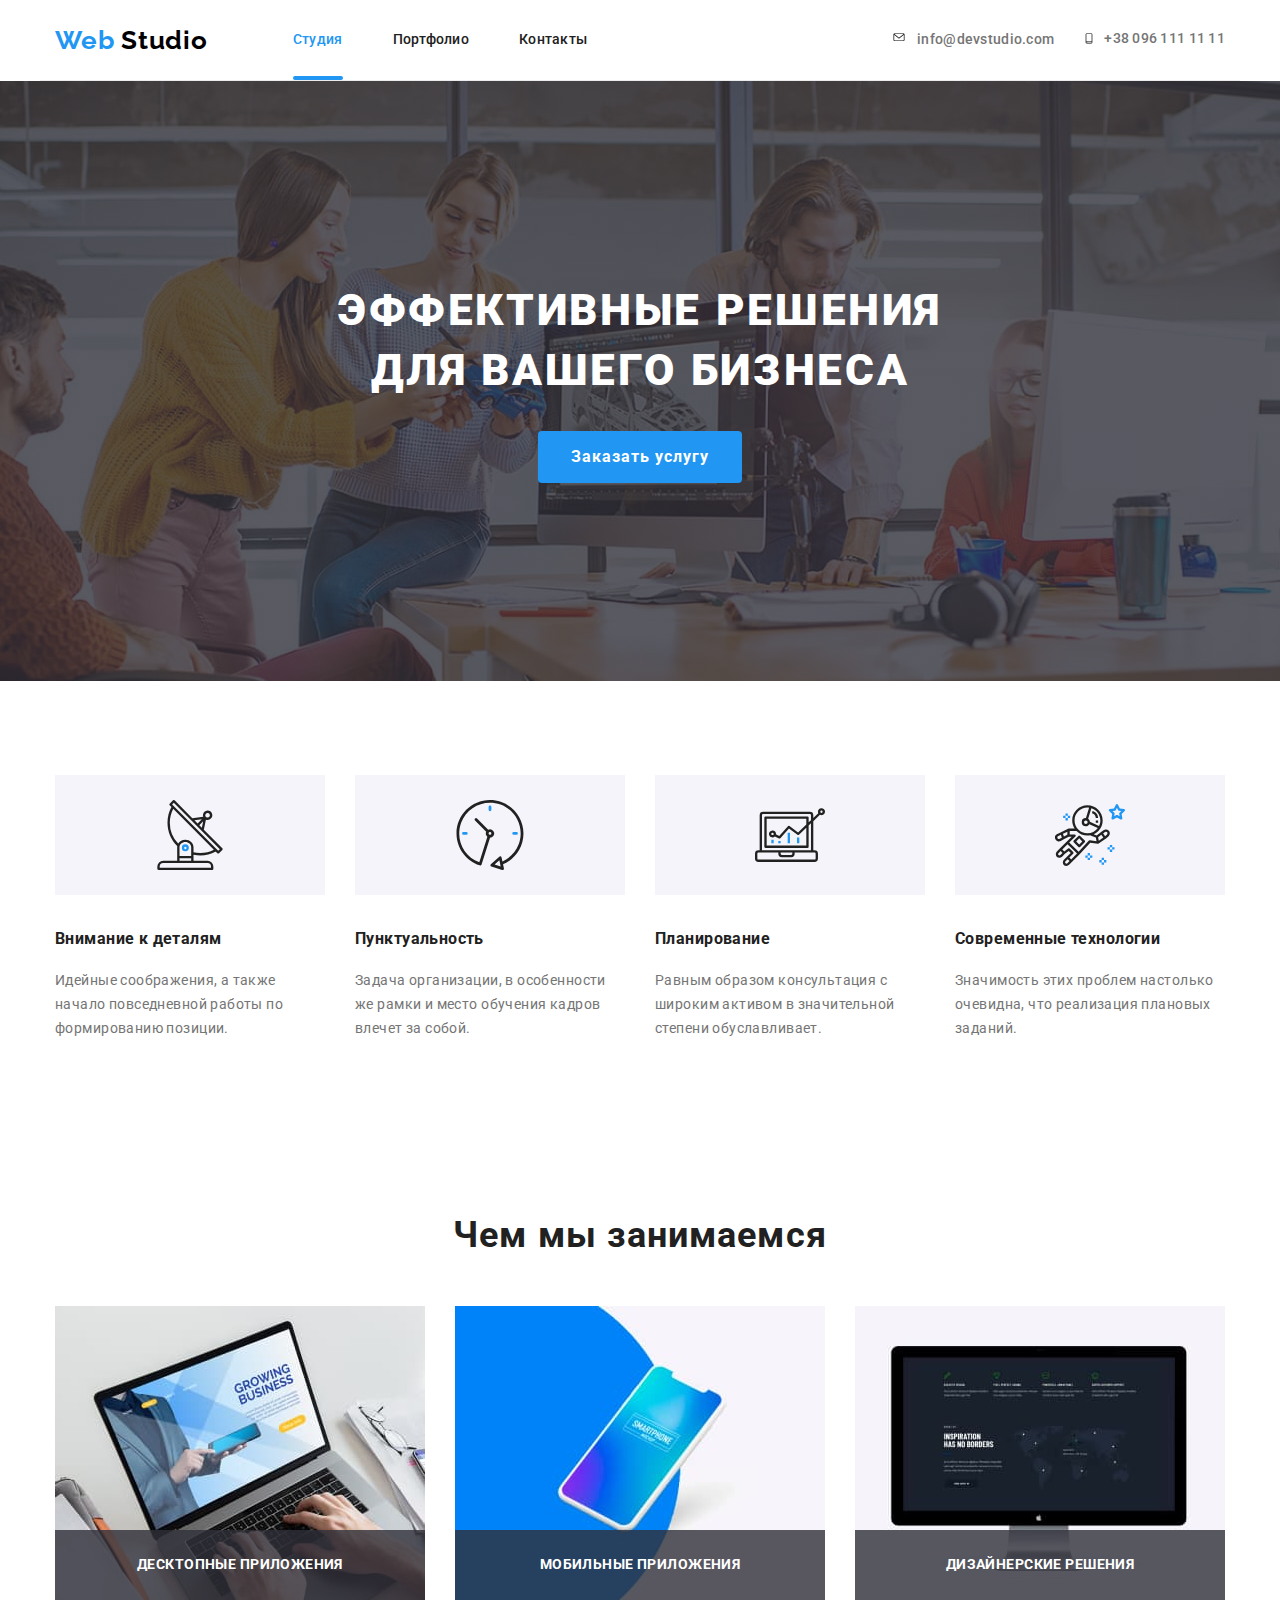
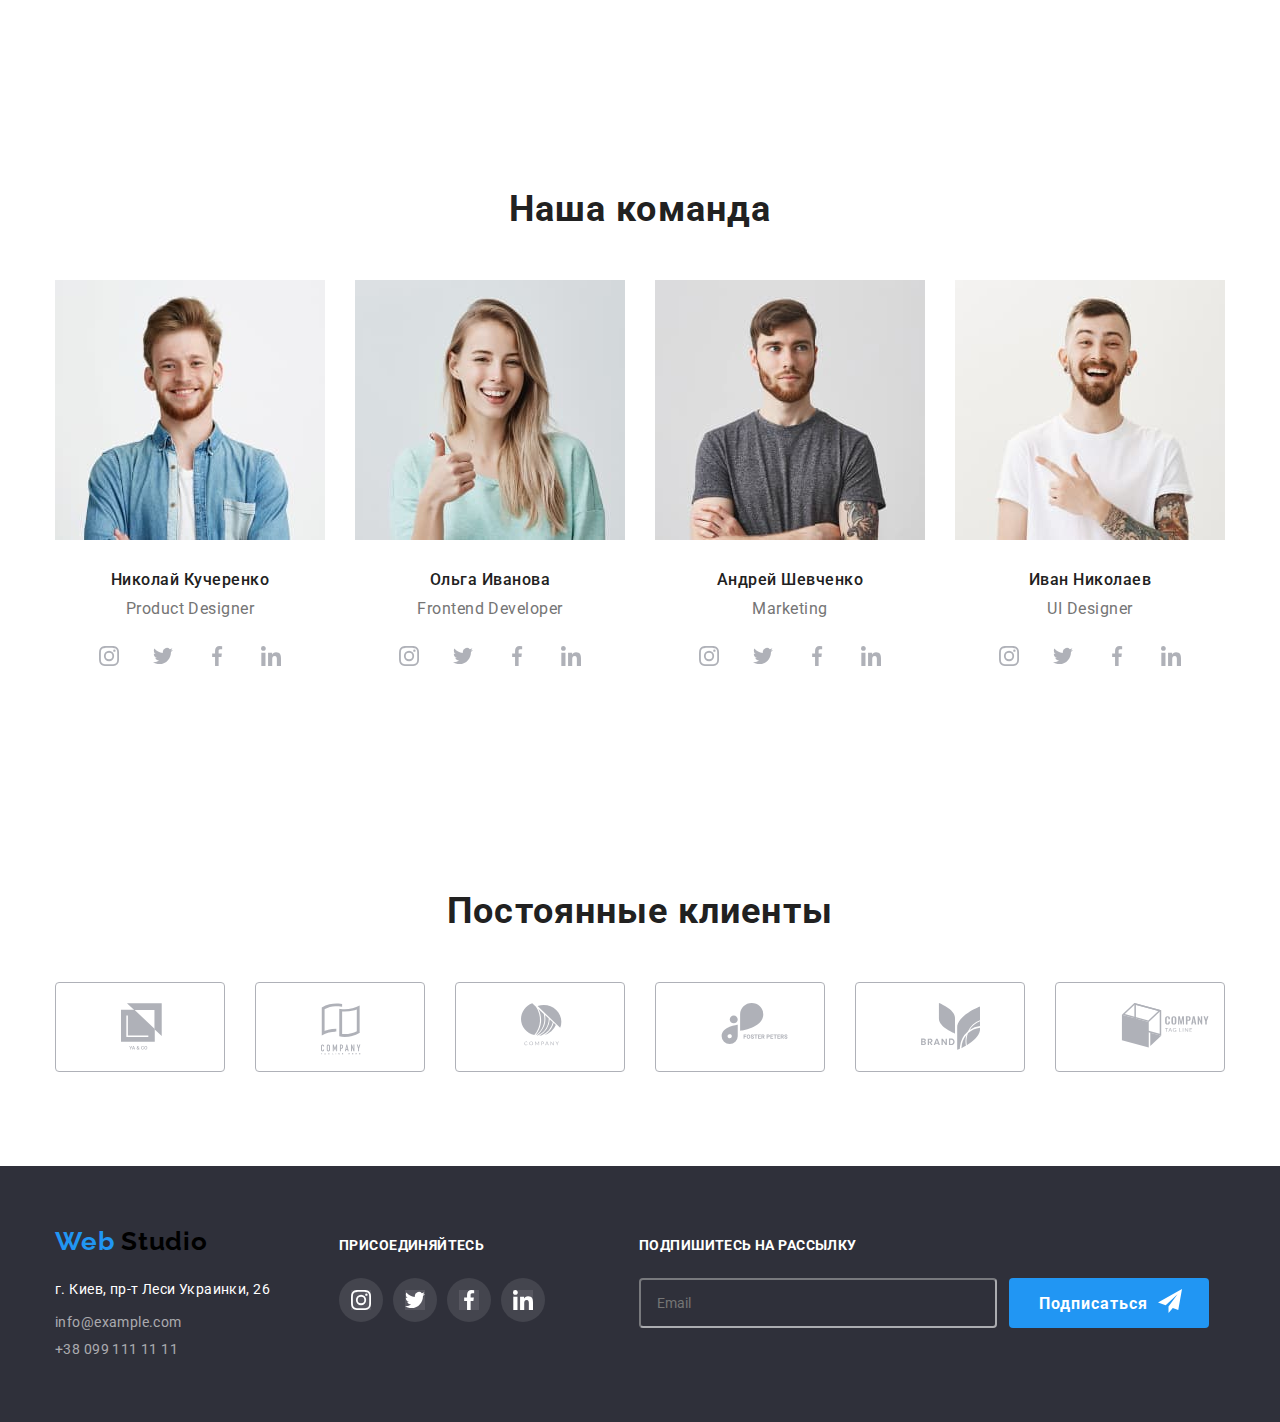
==== commit 91acfb3c: "кор-ка заголовков" ====
--- a/index.html
+++ b/index.html
@@ -57,7 +57,7 @@
       <!--Наша компания-->
       <section class="company">
         <div class="container company-item">
-          <h1 class="company-title container">
+           <h1 class="company-title "> 
             Эффективные решения для вашего бизнеса
           </h1>
           <button class="button" data-open-modal>Заказать услугу</button>
--- a/css/main.min.css
+++ b/css/main.min.css
@@ -1,2 +1,2 @@
-.section{padding-top:94px;padding-bottom:94px}.container,.company{margin-left:auto;margin-right:auto}.advantage,.list-item-aboutus{margin-top:0;margin-bottom:0px}.list,.list-product{padding:0;margin:0;list-style:none}.section{padding-top:94px;padding-bottom:94px}.container{margin-left:auto;margin-right:auto;width:1200px;padding-left:15px;padding-right:15px}.button{color:#fff;background-color:#2196f3;font-family:inherit;border-radius:4px;min-width:200px;border:1px solid transparent;display:inline-block;padding:10px 32px;font-weight:700;font-size:16px;line-height:1.87;text-align:center;letter-spacing:0.06em}.site-nav,.contact{font-family:Roboto;font-weight:500;font-size:14px;line-height:1.14;letter-spacing:0.02em}.section-title{color:#212121;margin-top:0;margin-bottom:50px;font-weight:700;font-size:36px;line-height:1.17;text-align:center;letter-spacing:0.03em}.advantage-text{margin-top:0;margin-bottom:0;font-weight:400;font-size:14px;line-height:1.71;letter-spacing:0.03em;color:#757575}.team-title{color:#212121;margin-top:0;margin-bottom:10px;font-weight:500;font-size:16px;line-height:1.19;text-align:center;letter-spacing:0.03em}.team-text{font-weight:400;font-size:16px;line-height:1.19;text-align:center;letter-spacing:0.03em;color:#757575;margin-top:0;margin-bottom:16px}.social-icon{display:block;background-color:#fff;border-radius:50%;height:44px;width:44px;background-size:20px;background-repeat:no-repeat;background-position:center}/*! modern-normalize v0.6.0 | MIT License | https://github.com/sindresorhus/modern-normalize */*,*::before,*::after{-webkit-box-sizing:border-box;box-sizing:border-box}:root{-moz-tab-size:4;-o-tab-size:4;tab-size:4}html{line-height:1.15;-webkit-text-size-adjust:100%}body{margin:0}body{font-family:system-ui,-apple-system,"Segoe UI",Roboto,Helvetica,Arial,sans-serif,"Apple Color Emoji","Segoe UI Emoji"}hr{height:0}abbr[title]{-webkit-text-decoration:underline dotted;text-decoration:underline dotted}b,strong{font-weight:bolder}code,kbd,samp,pre{font-family:SFMono-Regular, Consolas, 'Liberation Mono', Menlo, monospace;font-size:1em}small{font-size:80%}sub,sup{font-size:75%;line-height:0;position:relative;vertical-align:baseline}sub{bottom:-0.25em}sup{top:-0.5em}button,input,optgroup,select,textarea{font-family:inherit;font-size:100%;line-height:1.15;margin:0}button,select{text-transform:none}button,[type='button'],[type='reset'],[type='submit']{-webkit-appearance:button}button::-moz-focus-inner,[type='button']::-moz-focus-inner,[type='reset']::-moz-focus-inner,[type='submit']::-moz-focus-inner{border-style:none;padding:0}button:-moz-focusring,[type='button']:-moz-focusring,[type='reset']:-moz-focusring,[type='submit']:-moz-focusring{outline:1px dotted ButtonText}fieldset{padding:0.35em 0.75em 0.625em}legend{padding:0}progress{vertical-align:baseline}[type='number']::-webkit-inner-spin-button,[type='number']::-webkit-outer-spin-button{height:auto}[type='search']{-webkit-appearance:textfield;outline-offset:-2px}[type='search']::-webkit-search-decoration{-webkit-appearance:none}::-webkit-file-upload-button{-webkit-appearance:button;font:inherit}summary{display:list-item}.page{background-color:#fff;color:#212121;font-family:Roboto, sans-serif;font-weight:400;font-size:14px;line-height:1.71;letter-spacing:0.03em}.container{width:1200px;padding-left:15px;padding-right:15px}.company{background-image:-webkit-gradient(linear, left top, left bottom, from(rgba(47,48,58,0.8)), to(rgba(47,48,58,0.8))),url(../img/header-img.jpg);background-image:linear-gradient(rgba(47,48,58,0.8), rgba(47,48,58,0.8)),url(../img/header-img.jpg);background-position:center;max-width:1600px}.company{text-align:center}.company-item{height:600px;padding-top:200px;padding-bottom:200px}.company-title{color:#fff;margin-top:0;margin-bottom:30px;width:696px;font-family:Roboto;font-weight:900;font-size:44px;line-height:1.36;letter-spacing:0.06em;text-transform:uppercase}.section{padding-top:94px;padding-bottom:94px}.container,.company{margin-left:auto;margin-right:auto}.advantage,.list-item-aboutus{margin-top:0;margin-bottom:0px}.list,.list-product{padding:0;margin:0;list-style:none}.section{padding-top:94px;padding-bottom:94px}.container{margin-left:auto;margin-right:auto;width:1200px;padding-left:15px;padding-right:15px}.button{color:#fff;background-color:#2196f3;font-family:inherit;border-radius:4px;min-width:200px;border:1px solid transparent;display:inline-block;padding:10px 32px;font-weight:700;font-size:16px;line-height:1.87;text-align:center;letter-spacing:0.06em}.site-nav,.contact{font-family:Roboto;font-weight:500;font-size:14px;line-height:1.14;letter-spacing:0.02em}.section-title{color:#212121;margin-top:0;margin-bottom:50px;font-weight:700;font-size:36px;line-height:1.17;text-align:center;letter-spacing:0.03em}.advantage-text{margin-top:0;margin-bottom:0;font-weight:400;font-size:14px;line-height:1.71;letter-spacing:0.03em;color:#757575}.team-title{color:#212121;margin-top:0;margin-bottom:10px;font-weight:500;font-size:16px;line-height:1.19;text-align:center;letter-spacing:0.03em}.team-text{font-weight:400;font-size:16px;line-height:1.19;text-align:center;letter-spacing:0.03em;color:#757575;margin-top:0;margin-bottom:16px}.social-icon{display:block;background-color:#fff;border-radius:50%;height:44px;width:44px;background-size:20px;background-repeat:no-repeat;background-position:center}.main{display:-webkit-box;display:-ms-flexbox;display:flex;-webkit-box-align:center;-ms-flex-align:center;align-items:center;border-bottom:1px solid #ececec}a{text-decoration:unset}.link-nav{color:#212121;position:relative;display:block;padding-top:32px;padding-bottom:32px;-webkit-transition:color 250ms cubic-bezier(0.4, 0, 0.2, 1);transition:color 250ms cubic-bezier(0.4, 0, 0.2, 1)}.link-contact{color:#757575;display:-webkit-inline-box;display:-ms-inline-flexbox;display:inline-flex;background-size:contain;-webkit-transition-property:color;transition-property:color;-webkit-transition-duration:250ms;transition-duration:250ms;-webkit-transition-timing-function:cubic-bezier(0.4, 0, 0.2, 1);transition-timing-function:cubic-bezier(0.4, 0, 0.2, 1)}.link-contact:hover{color:#2196f3;fill:#2196f3}.link-contact:focus{color:#2196f3;fill:#2196f3}.email-icon{display:block;margin-right:10px;width:16px;height:11px;color:currentColor;-webkit-transition-property:color;transition-property:color;-webkit-transition-duration:250ms;transition-duration:250ms;-webkit-transition-timing-function:cubic-bezier(0.4, 0, 0.2, 1);transition-timing-function:cubic-bezier(0.4, 0, 0.2, 1)}.email-icon:hover{fill:#2196f3}.email-icon:focus{fill:#2196f3}.smartphone-icon{margin-right:10px;width:10px;height:15px;color:currentColor}.smartphone-icon:hover{fill:#2196f3}.smartphone-icon:focus{fill:#2196f3}.site-nav{display:-webkit-box;display:-ms-flexbox;display:flex}.site-nav .link-nav:hover{color:#2196f3}.site-nav .link-nav:focus{color:#2196f3}.site-nav .link-nav.current{color:#2196f3}.site-nav .item:last-child{margin-right:0}.site-nav .item+.item{margin-left:50px}.site-nav.list{margin-left:85px}.nav{display:-webkit-box;display:-ms-flexbox;display:flex;-webkit-box-align:center;-ms-flex-align:center;align-items:center}.contact{display:-webkit-box;display:-ms-flexbox;display:flex;margin-left:auto}.contact .item+.item{margin-left:30px}.link-nav.current::after{content:'';position:absolute;left:0;bottom:0;display:inline-block;width:100%;height:4px;border-radius:2px;background-color:#2196f3}.section{padding-top:94px;padding-bottom:94px}.container,.company{margin-left:auto;margin-right:auto}.advantage,.list-item-aboutus{margin-top:0;margin-bottom:0px}.list,.list-product{padding:0;margin:0;list-style:none}.section{padding-top:94px;padding-bottom:94px}.container{margin-left:auto;margin-right:auto;width:1200px;padding-left:15px;padding-right:15px}.button{color:#fff;background-color:#2196f3;font-family:inherit;border-radius:4px;min-width:200px;border:1px solid transparent;display:inline-block;padding:10px 32px;font-weight:700;font-size:16px;line-height:1.87;text-align:center;letter-spacing:0.06em}.site-nav,.contact{font-family:Roboto;font-weight:500;font-size:14px;line-height:1.14;letter-spacing:0.02em}.section-title{color:#212121;margin-top:0;margin-bottom:50px;font-weight:700;font-size:36px;line-height:1.17;text-align:center;letter-spacing:0.03em}.advantage-text{margin-top:0;margin-bottom:0;font-weight:400;font-size:14px;line-height:1.71;letter-spacing:0.03em;color:#757575}.team-title{color:#212121;margin-top:0;margin-bottom:10px;font-weight:500;font-size:16px;line-height:1.19;text-align:center;letter-spacing:0.03em}.team-text{font-weight:400;font-size:16px;line-height:1.19;text-align:center;letter-spacing:0.03em;color:#757575;margin-top:0;margin-bottom:16px}.social-icon{display:block;background-color:#fff;border-radius:50%;height:44px;width:44px;background-size:20px;background-repeat:no-repeat;background-position:center}.logo{color:#000000;font-family:Raleway, sans-serif;letter-spacing:0.03em;font-weight:bold;font-size:26px;line-height:1.19}.aktcent{color:#2196f3}.section{padding-top:94px;padding-bottom:94px}.container,.company{margin-left:auto;margin-right:auto}.advantage,.list-item-aboutus{margin-top:0;margin-bottom:0px}.list,.list-product{padding:0;margin:0;list-style:none}.section{padding-top:94px;padding-bottom:94px}.container{margin-left:auto;margin-right:auto;width:1200px;padding-left:15px;padding-right:15px}.button{color:#fff;background-color:#2196f3;font-family:inherit;border-radius:4px;min-width:200px;border:1px solid transparent;display:inline-block;padding:10px 32px;font-weight:700;font-size:16px;line-height:1.87;text-align:center;letter-spacing:0.06em}.site-nav,.contact{font-family:Roboto;font-weight:500;font-size:14px;line-height:1.14;letter-spacing:0.02em}.section-title{color:#212121;margin-top:0;margin-bottom:50px;font-weight:700;font-size:36px;line-height:1.17;text-align:center;letter-spacing:0.03em}.advantage-text{margin-top:0;margin-bottom:0;font-weight:400;font-size:14px;line-height:1.71;letter-spacing:0.03em;color:#757575}.team-title{color:#212121;margin-top:0;margin-bottom:10px;font-weight:500;font-size:16px;line-height:1.19;text-align:center;letter-spacing:0.03em}.team-text{font-weight:400;font-size:16px;line-height:1.19;text-align:center;letter-spacing:0.03em;color:#757575;margin-top:0;margin-bottom:16px}.social-icon{display:block;background-color:#fff;border-radius:50%;height:44px;width:44px;background-size:20px;background-repeat:no-repeat;background-position:center}.advantage-item{display:-webkit-box;display:-ms-flexbox;display:flex}.advantages{width:270px;margin-right:30px}.advantages:last-child{margin-right:0px}.advantages-card{background-color:#f5f4fa;height:120px;width:270px;padding:25px 100px;margin-bottom:30px}.advantage-info{height:251px}.aboutus-item{display:-webkit-box;display:-ms-flexbox;display:flex}.aboutus{padding-top:0px}.list .product:not(:first-child){margin-left:30px}.list-item-aboutus{position:absolute;width:370px;height:70px;bottom:0px;padding-top:27px;font-weight:700;font-size:14px;line-height:1.14;text-align:center;letter-spacing:0.03em;text-transform:uppercase;color:#fff;background:rgba(47,48,58,0.8)}.product{position:relative}.product-image{display:block}.section{padding-top:94px;padding-bottom:94px}.container,.company{margin-left:auto;margin-right:auto}.advantage,.list-item-aboutus{margin-top:0;margin-bottom:0px}.list,.list-product{padding:0;margin:0;list-style:none}.section{padding-top:94px;padding-bottom:94px}.container{margin-left:auto;margin-right:auto;width:1200px;padding-left:15px;padding-right:15px}.button{color:#fff;background-color:#2196f3;font-family:inherit;border-radius:4px;min-width:200px;border:1px solid transparent;display:inline-block;padding:10px 32px;font-weight:700;font-size:16px;line-height:1.87;text-align:center;letter-spacing:0.06em}.site-nav,.contact{font-family:Roboto;font-weight:500;font-size:14px;line-height:1.14;letter-spacing:0.02em}.section-title{color:#212121;margin-top:0;margin-bottom:50px;font-weight:700;font-size:36px;line-height:1.17;text-align:center;letter-spacing:0.03em}.advantage-text{margin-top:0;margin-bottom:0;font-weight:400;font-size:14px;line-height:1.71;letter-spacing:0.03em;color:#757575}.team-title{color:#212121;margin-top:0;margin-bottom:10px;font-weight:500;font-size:16px;line-height:1.19;text-align:center;letter-spacing:0.03em}.team-text{font-weight:400;font-size:16px;line-height:1.19;text-align:center;letter-spacing:0.03em;color:#757575;margin-top:0;margin-bottom:16px}.social-icon{display:block;background-color:#fff;border-radius:50%;height:44px;width:44px;background-size:20px;background-repeat:no-repeat;background-position:center}.team-photo{display:block;margin-top:0;margin-bottom:30px}.team-person{display:-webkit-box;display:-ms-flexbox;display:flex}.person-item:not(:first-child){margin-left:30px}.icon-social-link{display:block;width:44px;height:44px;padding:12px;border-radius:50%;fill:#afb1b8;-webkit-transition-property:background-color fill;transition-property:background-color fill;-webkit-transition-duration:250ms;transition-duration:250ms;-webkit-transition-timing-function:cubic-bezier(0.4, 0, 0.2, 1);transition-timing-function:cubic-bezier(0.4, 0, 0.2, 1)}.icon-social-link:hover{background-color:#2196f3;fill:#fff}.icon-social-link:focus{background-color:#2196f3;fill:#fff}.social-link{display:-webkit-box;display:-ms-flexbox;display:flex;-webkit-box-align:center;-ms-flex-align:center;align-items:center}.social-link-list{margin-right:10px;padding-bottom:24px}.social-link-list:last-child{margin-right:32}.social-link-list:first-child{margin-left:32px}.customers-list{display:-webkit-box;display:-ms-flexbox;display:flex;-webkit-box-align:center;-ms-flex-align:center;align-items:center;-webkit-box-pack:justify;-ms-flex-pack:justify;justify-content:space-between}.customers-list .item:not(:last-child){margin-right:30px}.customers-link{display:block;width:170px;height:90px}.customers{padding-bottom:94px;padding-top:94px}.button-customers{display:block;width:170px;height:90px;border:1px solid #afb1b8;border-radius:4px;padding-left:65px;padding-top:20px;fill:#afb1b8;-webkit-transition-property:fill border;transition-property:fill border;-webkit-transition-duration:250ms;transition-duration:250ms;-webkit-transition-timing-function:cubic-bezier(0.4, 0, 0.2, 1);transition-timing-function:cubic-bezier(0.4, 0, 0.2, 1)}.button-customers:hover{fill:#2196f3;border:1px solid #2196f3}.button-customers:focus{fill:#2196f3;border:1px solid #2196f3}.section-portfolio{padding-bottom:94px}.main-portfolio{padding-top:93px}.portfolio-header{margin:0;height:0;color:transparent}.list-product .button-nav:hover{color:#fff;background-color:#2196f3}.list-product .button-nav:focus{color:#fff;background-color:#2196f3}.nav-portfolio{display:-webkit-box;display:-ms-flexbox;display:flex;-webkit-box-pack:center;-ms-flex-pack:center;justify-content:center;margin-bottom:34px}.nav-portfolio .item+.item{margin-left:8px}.portfolio-item{display:-webkit-box;display:-ms-flexbox;display:flex;-ms-flex-wrap:wrap;flex-wrap:wrap}.works{width:370px;margin-right:30px;margin-bottom:30px;position:relative;overflow:hidden}.works:nth-child(3n){margin-right:0}.works:nth-last-child(-n+3){margin-bottom:0}.works:hover{-webkit-box-shadow:0px 4px 4px rgba(0,0,0,0.25);box-shadow:0px 4px 4px rgba(0,0,0,0.25)}.works:focus-within{outline:none;-webkit-box-shadow:0px 4px 4px rgba(0,0,0,0.25);box-shadow:0px 4px 4px rgba(0,0,0,0.25)}.works:hover .overlay{opacity:1;-webkit-transform:translateY(0px);transform:translateY(0px)}.works:focus-within .overlay{opacity:1;-webkit-transform:translateY(0px);transform:translateY(0px)}.works-list{display:block}.list-title{font-weight:700;font-size:18px;line-height:2;letter-spacing:0.06em;color:#212121;margin-top:0px;margin-bottom:0px}.list-item{font-weight:400;font-size:16px;line-height:1.87;color:#757575;margin-top:4px;margin-bottom:0px}.works-content{padding-left:24px;padding-right:24px;padding-top:20px;padding-bottom:20px;background:#fff;border-bottom:1px solid #eeeeee;border-left:1px solid #eeeeee;border-right:1px solid #eeeeee;position:relative}.works-image{display:block;height:294px;color:#212121}.technokryak{position:absolute;top:0;left:0;margin-bottom:0;margin-top:0;padding:63px 24px;height:294px;width:370px;font-weight:400;font-size:18px;line-height:1.56;color:#fff;background-color:rgba(33,150,243,0.9);-webkit-transition-duration:250ms;transition-duration:250ms;-webkit-transition-timing-function:cubic-bezier(0.4, 0, 0.2, 1);transition-timing-function:cubic-bezier(0.4, 0, 0.2, 1)}.overlay{position:absolute;top:0;left:0;opacity:0;-webkit-transition-property:opacity, -webkit-transform;transition-property:opacity, -webkit-transform;transition-property:opacity, transform;transition-property:opacity, transform, -webkit-transform;-webkit-transition-duration:250ms;transition-duration:250ms;-webkit-transition-timing-function:cubic-bezier(0.4, 0, 0.2, 1);transition-timing-function:cubic-bezier(0.4, 0, 0.2, 1);-webkit-transform:translateY(294px);transform:translateY(294px)}.button-nav{color:#212121;background-color:#f5f4fa;font-family:inherit;font-weight:500;font-size:16px;line-height:1.62;text-align:center;letter-spacing:0.03em;border-radius:4px;border:1px solid transparent;display:inline-block;padding:10px 32px;cursor:pointer;-webkit-transition-property:background-color color;transition-property:background-color color;-webkit-transition-duration:250ms;transition-duration:250ms;-webkit-transition-timing-function:cubic-bezier(0.4, 0, 0.2, 1);transition-timing-function:cubic-bezier(0.4, 0, 0.2, 1)}footer{background-color:#2f303a;color:#fff}.footer-content{display:-webkit-box;display:-ms-flexbox;display:flex;-webkit-box-align:baseline;-ms-flex-align:baseline;align-items:baseline;padding-top:60px;padding-bottom:60px}.footer-address{margin-right:69px}.address{margin-top:20px;font-weight:400;font-size:14px;line-height:1.71;font-style:normal}.address-link{color:rgba(255,255,255,0.6);display:block}.list-address:first-child{margin-bottom:9px}.list-address:last-child{margin-top:3px}.subscription{margin-right:94px}.action{margin-bottom:20px}.link-ikon{color:rgba(255,255,255,0.6)}.social-link-reverce{display:-webkit-box;display:-ms-flexbox;display:flex;margin-right:10px;margin-bottom:0}.social-link-reverce:last-child{margin-right:0px}.reverse{fill:#fff;background:rgba(255,255,255,0.1);margin-left:0px}.footer-action{display:-webkit-box;display:-ms-flexbox;display:flex}.form-footer{display:-webkit-box;display:-ms-flexbox;display:flex;-webkit-box-orient:vertical;-webkit-box-direction:normal;-ms-flex-direction:column;flex-direction:column;margin-right:12px}.input-footer{width:358px;height:50px;padding-top:15px;padding-left:16px;padding-bottom:15px;background-color:inherit;border-color:rgba(255,255,255,0.6);border-radius:4px}.button-footer{color:#fff;background-color:#2196f3;font-family:inherit;border-radius:4px;border:1px solid transparent;display:-webkit-inline-box;display:-ms-inline-flexbox;display:inline-flex;font-weight:700;font-size:16px;line-height:1.87;text-align:center;letter-spacing:0.06em;width:200px;height:50px;padding-left:29px;padding-top:10px}.icon-send{width:24px;height:24px;margin-left:10px;-webkit-box-align:center;-ms-flex-align:center;align-items:center}
+.section{padding-top:94px;padding-bottom:94px}.container,.company-title,.company{margin-left:auto;margin-right:auto}.advantage,.list-item-aboutus{margin-top:0;margin-bottom:0px}.list,.list-product{padding:0;margin:0;list-style:none}.section{padding-top:94px;padding-bottom:94px}.container{margin-left:auto;margin-right:auto;width:1200px;padding-left:15px;padding-right:15px}.button{color:#fff;background-color:#2196f3;font-family:inherit;border-radius:4px;min-width:200px;border:1px solid transparent;display:inline-block;padding:10px 32px;font-weight:700;font-size:16px;line-height:1.87;text-align:center;letter-spacing:0.06em}.site-nav,.contact{font-family:Roboto;font-weight:500;font-size:14px;line-height:1.14;letter-spacing:0.02em}.section-title{color:#212121;margin-top:0;margin-bottom:50px;font-weight:700;font-size:36px;line-height:1.17;text-align:center;letter-spacing:0.03em}.advantage-text{margin-top:0;margin-bottom:0;font-weight:400;font-size:14px;line-height:1.71;letter-spacing:0.03em;color:#757575}.team-title{color:#212121;margin-top:0;margin-bottom:10px;font-weight:500;font-size:16px;line-height:1.19;text-align:center;letter-spacing:0.03em}.team-text{font-weight:400;font-size:16px;line-height:1.19;text-align:center;letter-spacing:0.03em;color:#757575;margin-top:0;margin-bottom:16px}.social-icon{display:block;background-color:#fff;border-radius:50%;height:44px;width:44px;background-size:20px;background-repeat:no-repeat;background-position:center}/*! modern-normalize v0.6.0 | MIT License | https://github.com/sindresorhus/modern-normalize */*,*::before,*::after{-webkit-box-sizing:border-box;box-sizing:border-box}:root{-moz-tab-size:4;-o-tab-size:4;tab-size:4}html{line-height:1.15;-webkit-text-size-adjust:100%}body{margin:0}body{font-family:system-ui,-apple-system,"Segoe UI",Roboto,Helvetica,Arial,sans-serif,"Apple Color Emoji","Segoe UI Emoji"}hr{height:0}abbr[title]{-webkit-text-decoration:underline dotted;text-decoration:underline dotted}b,strong{font-weight:bolder}code,kbd,samp,pre{font-family:SFMono-Regular, Consolas, 'Liberation Mono', Menlo, monospace;font-size:1em}small{font-size:80%}sub,sup{font-size:75%;line-height:0;position:relative;vertical-align:baseline}sub{bottom:-0.25em}sup{top:-0.5em}button,input,optgroup,select,textarea{font-family:inherit;font-size:100%;line-height:1.15;margin:0}button,select{text-transform:none}button,[type='button'],[type='reset'],[type='submit']{-webkit-appearance:button}button::-moz-focus-inner,[type='button']::-moz-focus-inner,[type='reset']::-moz-focus-inner,[type='submit']::-moz-focus-inner{border-style:none;padding:0}button:-moz-focusring,[type='button']:-moz-focusring,[type='reset']:-moz-focusring,[type='submit']:-moz-focusring{outline:1px dotted ButtonText}fieldset{padding:0.35em 0.75em 0.625em}legend{padding:0}progress{vertical-align:baseline}[type='number']::-webkit-inner-spin-button,[type='number']::-webkit-outer-spin-button{height:auto}[type='search']{-webkit-appearance:textfield;outline-offset:-2px}[type='search']::-webkit-search-decoration{-webkit-appearance:none}::-webkit-file-upload-button{-webkit-appearance:button;font:inherit}summary{display:list-item}.page{background-color:#fff;color:#212121;font-family:Roboto, sans-serif;font-weight:400;font-size:14px;line-height:1.71;letter-spacing:0.03em}.container{width:1200px;padding-left:15px;padding-right:15px}.company-title{width:696px}.company{background-image:-webkit-gradient(linear, left top, left bottom, from(rgba(47,48,58,0.8)), to(rgba(47,48,58,0.8))),url(../img/header-img.jpg);background-image:linear-gradient(rgba(47,48,58,0.8), rgba(47,48,58,0.8)),url(../img/header-img.jpg);background-position:center;max-width:1600px}.company{text-align:center}.company-item{height:600px;padding-top:200px;padding-bottom:200px}.company-title{color:#fff;margin-top:0;margin-bottom:30px;width:696px;font-family:Roboto;font-weight:900;font-size:44px;line-height:1.36;letter-spacing:0.06em;text-transform:uppercase}.section{padding-top:94px;padding-bottom:94px}.container,.company-title,.company{margin-left:auto;margin-right:auto}.advantage,.list-item-aboutus{margin-top:0;margin-bottom:0px}.list,.list-product{padding:0;margin:0;list-style:none}.section{padding-top:94px;padding-bottom:94px}.container{margin-left:auto;margin-right:auto;width:1200px;padding-left:15px;padding-right:15px}.button{color:#fff;background-color:#2196f3;font-family:inherit;border-radius:4px;min-width:200px;border:1px solid transparent;display:inline-block;padding:10px 32px;font-weight:700;font-size:16px;line-height:1.87;text-align:center;letter-spacing:0.06em}.site-nav,.contact{font-family:Roboto;font-weight:500;font-size:14px;line-height:1.14;letter-spacing:0.02em}.section-title{color:#212121;margin-top:0;margin-bottom:50px;font-weight:700;font-size:36px;line-height:1.17;text-align:center;letter-spacing:0.03em}.advantage-text{margin-top:0;margin-bottom:0;font-weight:400;font-size:14px;line-height:1.71;letter-spacing:0.03em;color:#757575}.team-title{color:#212121;margin-top:0;margin-bottom:10px;font-weight:500;font-size:16px;line-height:1.19;text-align:center;letter-spacing:0.03em}.team-text{font-weight:400;font-size:16px;line-height:1.19;text-align:center;letter-spacing:0.03em;color:#757575;margin-top:0;margin-bottom:16px}.social-icon{display:block;background-color:#fff;border-radius:50%;height:44px;width:44px;background-size:20px;background-repeat:no-repeat;background-position:center}.main{display:-webkit-box;display:-ms-flexbox;display:flex;-webkit-box-align:center;-ms-flex-align:center;align-items:center;border-bottom:1px solid #ececec}a{text-decoration:unset}.link-nav{color:#212121;position:relative;display:block;padding-top:32px;padding-bottom:32px;-webkit-transition:color 250ms cubic-bezier(0.4, 0, 0.2, 1);transition:color 250ms cubic-bezier(0.4, 0, 0.2, 1)}.link-contact{color:#757575;display:-webkit-inline-box;display:-ms-inline-flexbox;display:inline-flex;background-size:contain;-webkit-transition-property:color;transition-property:color;-webkit-transition-duration:250ms;transition-duration:250ms;-webkit-transition-timing-function:cubic-bezier(0.4, 0, 0.2, 1);transition-timing-function:cubic-bezier(0.4, 0, 0.2, 1)}.link-contact:hover{color:#2196f3;fill:#2196f3}.link-contact:focus{color:#2196f3;fill:#2196f3}.email-icon{display:block;margin-right:10px;width:16px;height:11px;color:currentColor;-webkit-transition-property:color;transition-property:color;-webkit-transition-duration:250ms;transition-duration:250ms;-webkit-transition-timing-function:cubic-bezier(0.4, 0, 0.2, 1);transition-timing-function:cubic-bezier(0.4, 0, 0.2, 1)}.email-icon:hover{fill:#2196f3}.email-icon:focus{fill:#2196f3}.smartphone-icon{margin-right:10px;width:10px;height:15px;color:currentColor}.smartphone-icon:hover{fill:#2196f3}.smartphone-icon:focus{fill:#2196f3}.site-nav{display:-webkit-box;display:-ms-flexbox;display:flex}.site-nav .link-nav:hover{color:#2196f3}.site-nav .link-nav:focus{color:#2196f3}.site-nav .link-nav.current{color:#2196f3}.site-nav .item:last-child{margin-right:0}.site-nav .item+.item{margin-left:50px}.site-nav.list{margin-left:85px}.nav{display:-webkit-box;display:-ms-flexbox;display:flex;-webkit-box-align:center;-ms-flex-align:center;align-items:center}.contact{display:-webkit-box;display:-ms-flexbox;display:flex;margin-left:auto}.contact .item+.item{margin-left:30px}.link-nav.current::after{content:'';position:absolute;left:0;bottom:0;display:inline-block;width:100%;height:4px;border-radius:2px;background-color:#2196f3}.section{padding-top:94px;padding-bottom:94px}.container,.company-title,.company{margin-left:auto;margin-right:auto}.advantage,.list-item-aboutus{margin-top:0;margin-bottom:0px}.list,.list-product{padding:0;margin:0;list-style:none}.section{padding-top:94px;padding-bottom:94px}.container{margin-left:auto;margin-right:auto;width:1200px;padding-left:15px;padding-right:15px}.button{color:#fff;background-color:#2196f3;font-family:inherit;border-radius:4px;min-width:200px;border:1px solid transparent;display:inline-block;padding:10px 32px;font-weight:700;font-size:16px;line-height:1.87;text-align:center;letter-spacing:0.06em}.site-nav,.contact{font-family:Roboto;font-weight:500;font-size:14px;line-height:1.14;letter-spacing:0.02em}.section-title{color:#212121;margin-top:0;margin-bottom:50px;font-weight:700;font-size:36px;line-height:1.17;text-align:center;letter-spacing:0.03em}.advantage-text{margin-top:0;margin-bottom:0;font-weight:400;font-size:14px;line-height:1.71;letter-spacing:0.03em;color:#757575}.team-title{color:#212121;margin-top:0;margin-bottom:10px;font-weight:500;font-size:16px;line-height:1.19;text-align:center;letter-spacing:0.03em}.team-text{font-weight:400;font-size:16px;line-height:1.19;text-align:center;letter-spacing:0.03em;color:#757575;margin-top:0;margin-bottom:16px}.social-icon{display:block;background-color:#fff;border-radius:50%;height:44px;width:44px;background-size:20px;background-repeat:no-repeat;background-position:center}.logo{color:#000000;font-family:Raleway, sans-serif;letter-spacing:0.03em;font-weight:bold;font-size:26px;line-height:1.19}.aktcent{color:#2196f3}.section{padding-top:94px;padding-bottom:94px}.container,.company-title,.company{margin-left:auto;margin-right:auto}.advantage,.list-item-aboutus{margin-top:0;margin-bottom:0px}.list,.list-product{padding:0;margin:0;list-style:none}.section{padding-top:94px;padding-bottom:94px}.container{margin-left:auto;margin-right:auto;width:1200px;padding-left:15px;padding-right:15px}.button{color:#fff;background-color:#2196f3;font-family:inherit;border-radius:4px;min-width:200px;border:1px solid transparent;display:inline-block;padding:10px 32px;font-weight:700;font-size:16px;line-height:1.87;text-align:center;letter-spacing:0.06em}.site-nav,.contact{font-family:Roboto;font-weight:500;font-size:14px;line-height:1.14;letter-spacing:0.02em}.section-title{color:#212121;margin-top:0;margin-bottom:50px;font-weight:700;font-size:36px;line-height:1.17;text-align:center;letter-spacing:0.03em}.advantage-text{margin-top:0;margin-bottom:0;font-weight:400;font-size:14px;line-height:1.71;letter-spacing:0.03em;color:#757575}.team-title{color:#212121;margin-top:0;margin-bottom:10px;font-weight:500;font-size:16px;line-height:1.19;text-align:center;letter-spacing:0.03em}.team-text{font-weight:400;font-size:16px;line-height:1.19;text-align:center;letter-spacing:0.03em;color:#757575;margin-top:0;margin-bottom:16px}.social-icon{display:block;background-color:#fff;border-radius:50%;height:44px;width:44px;background-size:20px;background-repeat:no-repeat;background-position:center}.advantage-item{display:-webkit-box;display:-ms-flexbox;display:flex}.advantages{width:270px;margin-right:30px}.advantages:last-child{margin-right:0px}.advantages-card{background-color:#f5f4fa;height:120px;width:270px;padding:25px 100px;margin-bottom:30px}.advantage-info{height:251px}.aboutus-item{display:-webkit-box;display:-ms-flexbox;display:flex}.aboutus{padding-top:0px}.list .product:not(:first-child){margin-left:30px}.list-item-aboutus{position:absolute;width:370px;height:70px;bottom:0px;padding-top:27px;font-weight:700;font-size:14px;line-height:1.14;text-align:center;letter-spacing:0.03em;text-transform:uppercase;color:#fff;background:rgba(47,48,58,0.8)}.product{position:relative}.product-image{display:block}.section{padding-top:94px;padding-bottom:94px}.container,.company-title,.company{margin-left:auto;margin-right:auto}.advantage,.list-item-aboutus{margin-top:0;margin-bottom:0px}.list,.list-product{padding:0;margin:0;list-style:none}.section{padding-top:94px;padding-bottom:94px}.container{margin-left:auto;margin-right:auto;width:1200px;padding-left:15px;padding-right:15px}.button{color:#fff;background-color:#2196f3;font-family:inherit;border-radius:4px;min-width:200px;border:1px solid transparent;display:inline-block;padding:10px 32px;font-weight:700;font-size:16px;line-height:1.87;text-align:center;letter-spacing:0.06em}.site-nav,.contact{font-family:Roboto;font-weight:500;font-size:14px;line-height:1.14;letter-spacing:0.02em}.section-title{color:#212121;margin-top:0;margin-bottom:50px;font-weight:700;font-size:36px;line-height:1.17;text-align:center;letter-spacing:0.03em}.advantage-text{margin-top:0;margin-bottom:0;font-weight:400;font-size:14px;line-height:1.71;letter-spacing:0.03em;color:#757575}.team-title{color:#212121;margin-top:0;margin-bottom:10px;font-weight:500;font-size:16px;line-height:1.19;text-align:center;letter-spacing:0.03em}.team-text{font-weight:400;font-size:16px;line-height:1.19;text-align:center;letter-spacing:0.03em;color:#757575;margin-top:0;margin-bottom:16px}.social-icon{display:block;background-color:#fff;border-radius:50%;height:44px;width:44px;background-size:20px;background-repeat:no-repeat;background-position:center}.team-photo{display:block;margin-top:0;margin-bottom:30px}.team-person{display:-webkit-box;display:-ms-flexbox;display:flex}.person-item:not(:first-child){margin-left:30px}.icon-social-link{display:block;width:44px;height:44px;padding:12px;border-radius:50%;fill:#afb1b8;-webkit-transition-property:background-color fill;transition-property:background-color fill;-webkit-transition-duration:250ms;transition-duration:250ms;-webkit-transition-timing-function:cubic-bezier(0.4, 0, 0.2, 1);transition-timing-function:cubic-bezier(0.4, 0, 0.2, 1)}.icon-social-link:hover{background-color:#2196f3;fill:#fff}.icon-social-link:focus{background-color:#2196f3;fill:#fff}.social-link{display:-webkit-box;display:-ms-flexbox;display:flex;-webkit-box-align:center;-ms-flex-align:center;align-items:center}.social-link-list{margin-right:10px;padding-bottom:24px}.social-link-list:last-child{margin-right:32}.social-link-list:first-child{margin-left:32px}.contact{margin-left:auto}.customers-list{display:-webkit-box;display:-ms-flexbox;display:flex;-webkit-box-align:center;-ms-flex-align:center;align-items:center;-webkit-box-pack:justify;-ms-flex-pack:justify;justify-content:space-between}.customers-list .item:not(:last-child){margin-right:30px}.customers-link{display:block;width:170px;height:90px}.customers{padding-bottom:94px;padding-top:94px}.button-customers{display:block;width:170px;height:90px;border:1px solid #afb1b8;border-radius:4px;padding-left:65px;padding-top:20px;fill:#afb1b8;-webkit-transition-property:fill border;transition-property:fill border;-webkit-transition-duration:250ms;transition-duration:250ms;-webkit-transition-timing-function:cubic-bezier(0.4, 0, 0.2, 1);transition-timing-function:cubic-bezier(0.4, 0, 0.2, 1)}.button-customers:hover{fill:#2196f3;border:1px solid #2196f3}.button-customers:focus{fill:#2196f3;border:1px solid #2196f3}.section-portfolio{padding-bottom:94px}.main-portfolio{padding-top:93px}.portfolio-header{margin:0;height:0;color:transparent}.list-product .button-nav:hover{color:#fff;background-color:#2196f3}.list-product .button-nav:focus{color:#fff;background-color:#2196f3}.nav-portfolio{display:-webkit-box;display:-ms-flexbox;display:flex;-webkit-box-pack:center;-ms-flex-pack:center;justify-content:center;margin-bottom:34px}.nav-portfolio .item+.item{margin-left:8px}.portfolio-item{display:-webkit-box;display:-ms-flexbox;display:flex;-ms-flex-wrap:wrap;flex-wrap:wrap}.works{width:370px;margin-right:30px;margin-bottom:30px;position:relative;overflow:hidden}.works:nth-child(3n){margin-right:0}.works:nth-last-child(-n+3){margin-bottom:0}.works:hover{-webkit-box-shadow:0px 4px 4px rgba(0,0,0,0.25);box-shadow:0px 4px 4px rgba(0,0,0,0.25)}.works:focus-within{outline:none;-webkit-box-shadow:0px 4px 4px rgba(0,0,0,0.25);box-shadow:0px 4px 4px rgba(0,0,0,0.25)}.works:hover .overlay{opacity:1;-webkit-transform:translateY(0px);transform:translateY(0px)}.works:focus-within .overlay{opacity:1;-webkit-transform:translateY(0px);transform:translateY(0px)}.works-list{display:block}.list-title{font-weight:700;font-size:18px;line-height:2;letter-spacing:0.06em;color:#212121;margin-top:0px;margin-bottom:0px}.list-item{font-weight:400;font-size:16px;line-height:1.87;color:#757575;margin-top:4px;margin-bottom:0px}.works-content{padding-left:24px;padding-right:24px;padding-top:20px;padding-bottom:20px;background:#fff;border-bottom:1px solid #eeeeee;border-left:1px solid #eeeeee;border-right:1px solid #eeeeee;position:relative}.works-image{display:block;height:294px;color:#212121}.technokryak{position:absolute;top:0;left:0;margin-bottom:0;margin-top:0;padding:63px 24px;height:294px;width:370px;font-weight:400;font-size:18px;line-height:1.56;color:#fff;background-color:rgba(33,150,243,0.9);-webkit-transition-duration:250ms;transition-duration:250ms;-webkit-transition-timing-function:cubic-bezier(0.4, 0, 0.2, 1);transition-timing-function:cubic-bezier(0.4, 0, 0.2, 1)}.overlay{position:absolute;top:0;left:0;opacity:0;-webkit-transition-property:opacity, -webkit-transform;transition-property:opacity, -webkit-transform;transition-property:opacity, transform;transition-property:opacity, transform, -webkit-transform;-webkit-transition-duration:250ms;transition-duration:250ms;-webkit-transition-timing-function:cubic-bezier(0.4, 0, 0.2, 1);transition-timing-function:cubic-bezier(0.4, 0, 0.2, 1);-webkit-transform:translateY(294px);transform:translateY(294px)}.button-nav{color:#212121;background-color:#f5f4fa;font-family:inherit;font-weight:500;font-size:16px;line-height:1.62;text-align:center;letter-spacing:0.03em;border-radius:4px;border:1px solid transparent;display:inline-block;padding:10px 32px;cursor:pointer;-webkit-transition-property:background-color color;transition-property:background-color color;-webkit-transition-duration:250ms;transition-duration:250ms;-webkit-transition-timing-function:cubic-bezier(0.4, 0, 0.2, 1);transition-timing-function:cubic-bezier(0.4, 0, 0.2, 1)}footer{background-color:#2f303a;color:#fff}.footer-content{display:-webkit-box;display:-ms-flexbox;display:flex;-webkit-box-align:baseline;-ms-flex-align:baseline;align-items:baseline;padding-top:60px;padding-bottom:60px}.footer-address{margin-right:69px}.address{margin-top:20px;font-weight:400;font-size:14px;line-height:1.71;font-style:normal}.address-link{color:rgba(255,255,255,0.6);display:block}.list-address:first-child{margin-bottom:9px}.list-address:last-child{margin-top:3px}.subscription{margin-right:94px}.action{margin-bottom:20px}.link-ikon{color:rgba(255,255,255,0.6)}.social-link-reverce{display:-webkit-box;display:-ms-flexbox;display:flex;margin-right:10px;margin-bottom:0}.social-link-reverce:last-child{margin-right:0px}.reverse{fill:#fff;background:rgba(255,255,255,0.1);margin-left:0px}.footer-action{display:-webkit-box;display:-ms-flexbox;display:flex}.form-footer{display:-webkit-box;display:-ms-flexbox;display:flex;-webkit-box-orient:vertical;-webkit-box-direction:normal;-ms-flex-direction:column;flex-direction:column;margin-right:12px}.input-footer{width:358px;height:50px;padding-top:15px;padding-left:16px;padding-bottom:15px;background-color:inherit;border-color:rgba(255,255,255,0.6);border-radius:4px}.button-footer{color:#fff;background-color:#2196f3;font-family:inherit;border-radius:4px;border:1px solid transparent;display:-webkit-inline-box;display:-ms-inline-flexbox;display:inline-flex;font-weight:700;font-size:16px;line-height:1.87;text-align:center;letter-spacing:0.06em;width:200px;height:50px;padding-left:29px;padding-top:10px}.icon-send{width:24px;height:24px;margin-left:10px;-webkit-box-align:center;-ms-flex-align:center;align-items:center}.backdrop{opacity:1;position:fixed;top:0;left:0;width:100%;height:100%;background-color:rgba(0,0,0,0.2)}.backdrop.is-hidden{opacity:0;pointer-events:none}.modal{position:absolute;top:50%;left:50%;-webkit-transform:translate(-50%, -50%);transform:translate(-50%, -50%);width:528px;height:581px;padding:40px;background-color:#fff}.modal-title{margin-bottom:30px;font-weight:700;font-size:20px;line-height:1.15;-webkit-box-align:center;-ms-flex-align:center;align-items:center;letter-spacing:0.03em;color:#212121}textarea{resize:none}.decoration{text-decoration:underline}.close{position:absolute;top:8px;right:8px;background-image:url(../img/close.svg);background-size:contain;display:-webkit-inline-box;display:-ms-inline-flexbox;display:inline-flex;width:30px;height:30px;border-radius:30px;border:none}.button-close{width:18px;height:18px}.icon-form{position:absolute;top:50%;left:16px;-webkit-transform:translateY(-50%);transform:translateY(-50%);-webkit-transition:-webkit-transform 250ms cubic-bezier(0.4, 0, 0.2, 1);transition:-webkit-transform 250ms cubic-bezier(0.4, 0, 0.2, 1);transition:transform 250ms cubic-bezier(0.4, 0, 0.2, 1);transition:transform 250ms cubic-bezier(0.4, 0, 0.2, 1), -webkit-transform 250ms cubic-bezier(0.4, 0, 0.2, 1);width:18px;height:18px}.form-field{position:relative;margin-bottom:28px;display:-webkit-box;display:-ms-flexbox;display:flex;-webkit-box-orient:vertical;-webkit-box-direction:normal;-ms-flex-direction:column;flex-direction:column}.form-field:focus-within{color:#2196f3}.form-field:focus-within>.icon-form{fill:#2196f3}.form-field:focus-within>.form-label{-webkit-transform:translate(-24px, -45px);transform:translate(-24px, -45px)}.form-field:focus-within>.form-input{outline:1px solid #2196f3}.form-field:focus-within>.form-textarea{outline:1px solid #2196f3}.form-field:focus-within>.comment{-webkit-transform:translateY(-45px);transform:translateY(-45px)}.form-input{height:40px;padding:12px 42px}.form-input:not(:placeholder-shown)+.form-label{-webkit-transform:translateY(-45px);transform:translateY(-45px)}.comment{position:absolute;top:24px;left:16px;-webkit-transform:translateY(-50%);transform:translateY(-50%);-webkit-transition:-webkit-transform 250ms cubic-bezier(0.4, 0, 0.2, 1);transition:-webkit-transform 250ms cubic-bezier(0.4, 0, 0.2, 1);transition:transform 250ms cubic-bezier(0.4, 0, 0.2, 1);transition:transform 250ms cubic-bezier(0.4, 0, 0.2, 1), -webkit-transform 250ms cubic-bezier(0.4, 0, 0.2, 1)}.form-label{position:absolute;top:50%;left:42px;-webkit-transform:translateY(-50%);transform:translateY(-50%);-webkit-transition:-webkit-transform 250ms cubic-bezier(0.4, 0, 0.2, 1);transition:-webkit-transform 250ms cubic-bezier(0.4, 0, 0.2, 1);transition:transform 250ms cubic-bezier(0.4, 0, 0.2, 1);transition:transform 250ms cubic-bezier(0.4, 0, 0.2, 1), -webkit-transform 250ms cubic-bezier(0.4, 0, 0.2, 1)}.form-textarea{height:120px;width:448;padding:12px 16px}.form-textarea:not(:placeholder-shown)+.comment{-webkit-transform:translateY(-45px);transform:translateY(-45px)}.form-textarea:focus-within>.comment{-webkit-transform:translateY(-24px);transform:translateY(-24px)}.checkbox{-webkit-appearance:none;-moz-appearance:none;appearance:none;position:absolute}.checkbox:checked+.icon-chek{background-color:#2196f3;border:2px solid #2196f3;background-image:url(../img/check.svg);background-size:contain;background-origin:border-box}.policy{display:-webkit-inline-box;display:-ms-inline-flexbox;display:inline-flex;-webkit-box-align:center;-ms-flex-align:center;align-items:center;margin-bottom:30px}.icon-chek{width:16px;height:15px;display:inline-block;margin-right:8px;border:2px solid #212121;border-radius:2px}.submit{margin:auto}.modal .submit{display:-webkit-box;display:-ms-flexbox;display:flex;-webkit-box-pack:center;-ms-flex-pack:center;justify-content:center}
 /*# sourceMappingURL=main.min.css.map */